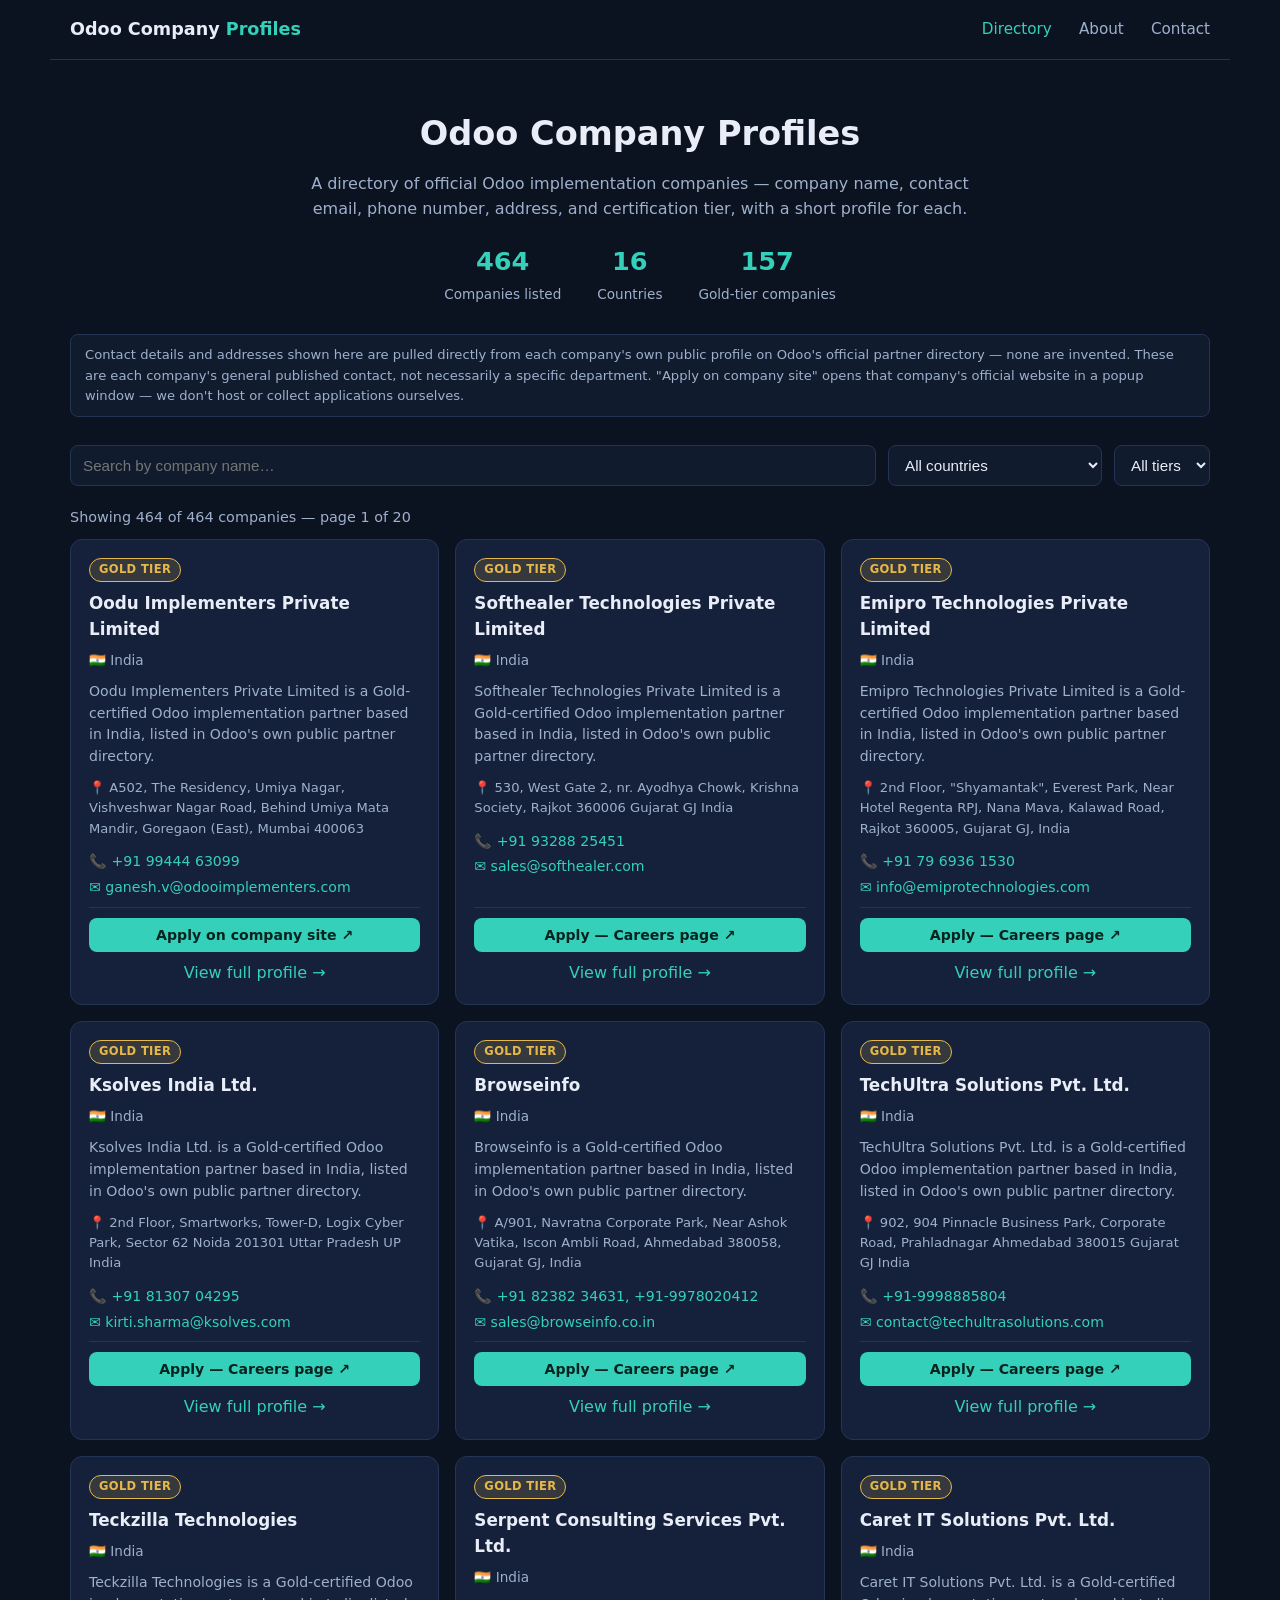
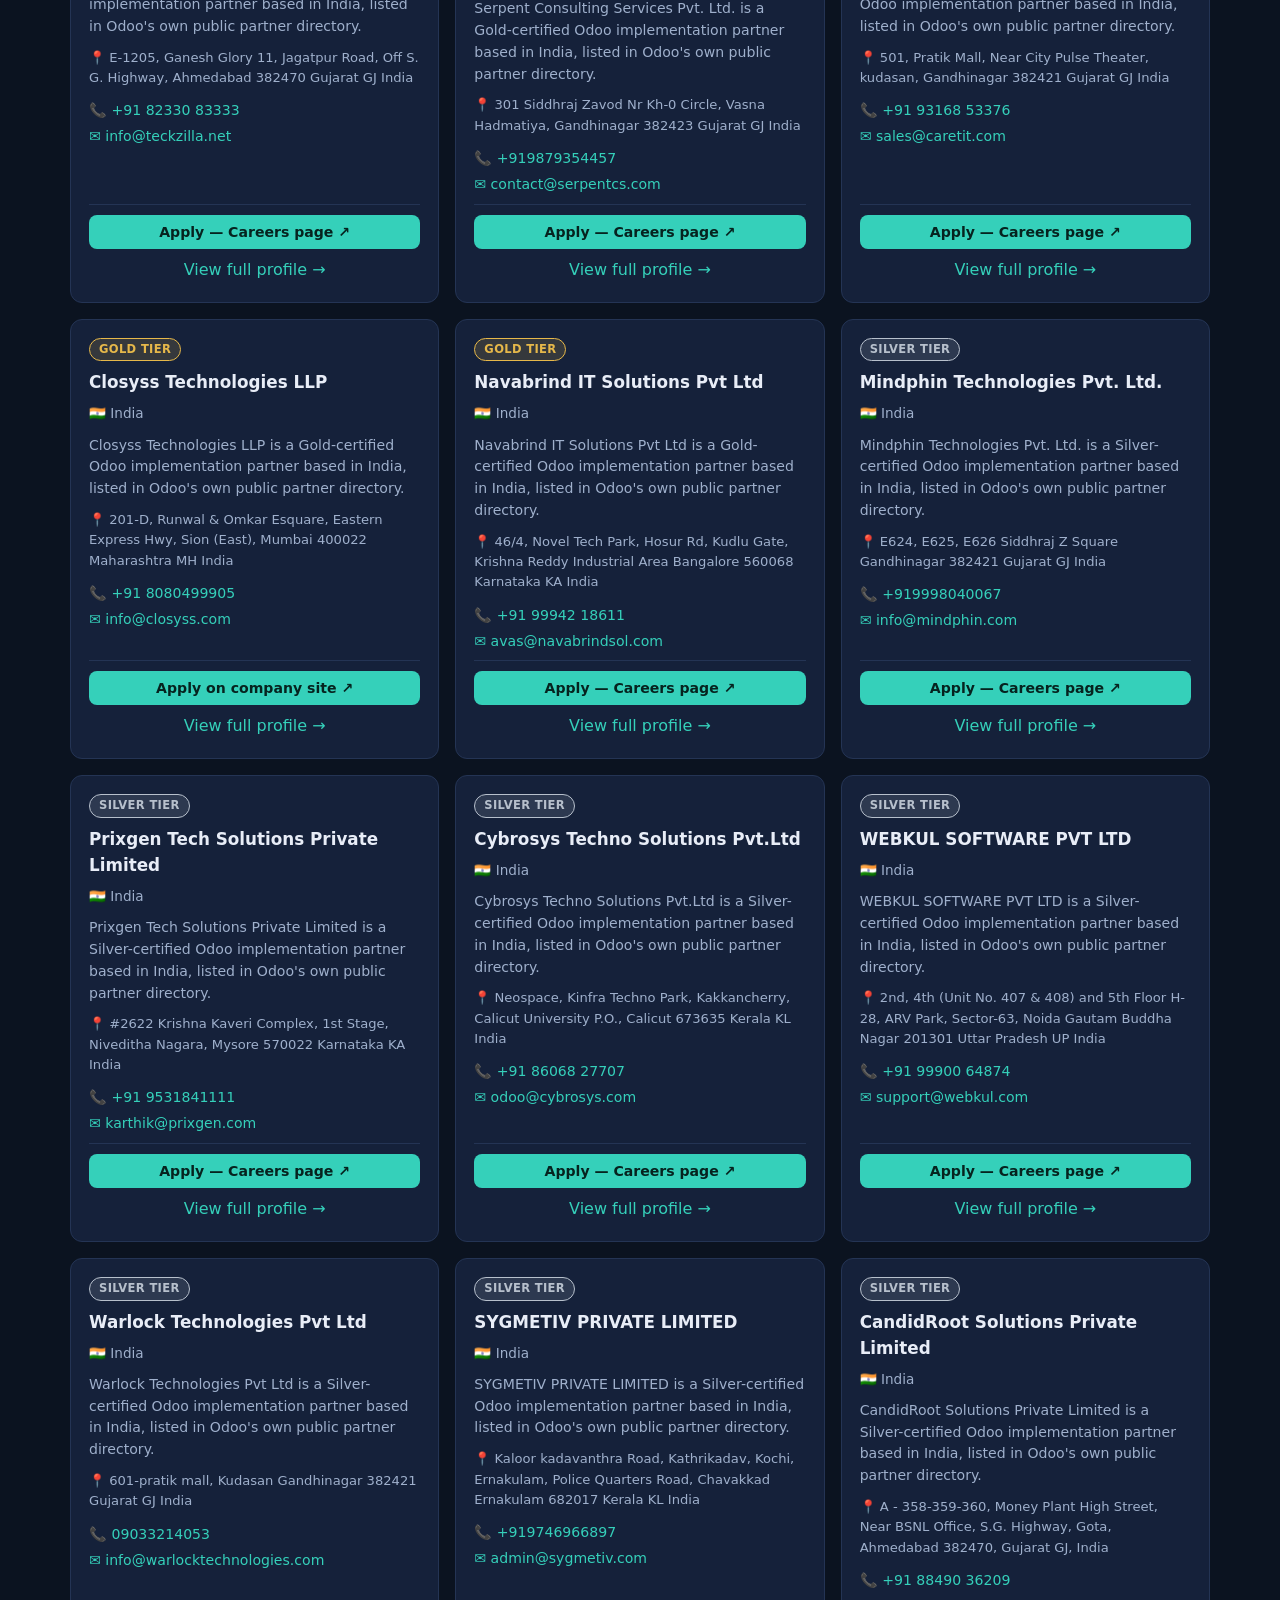
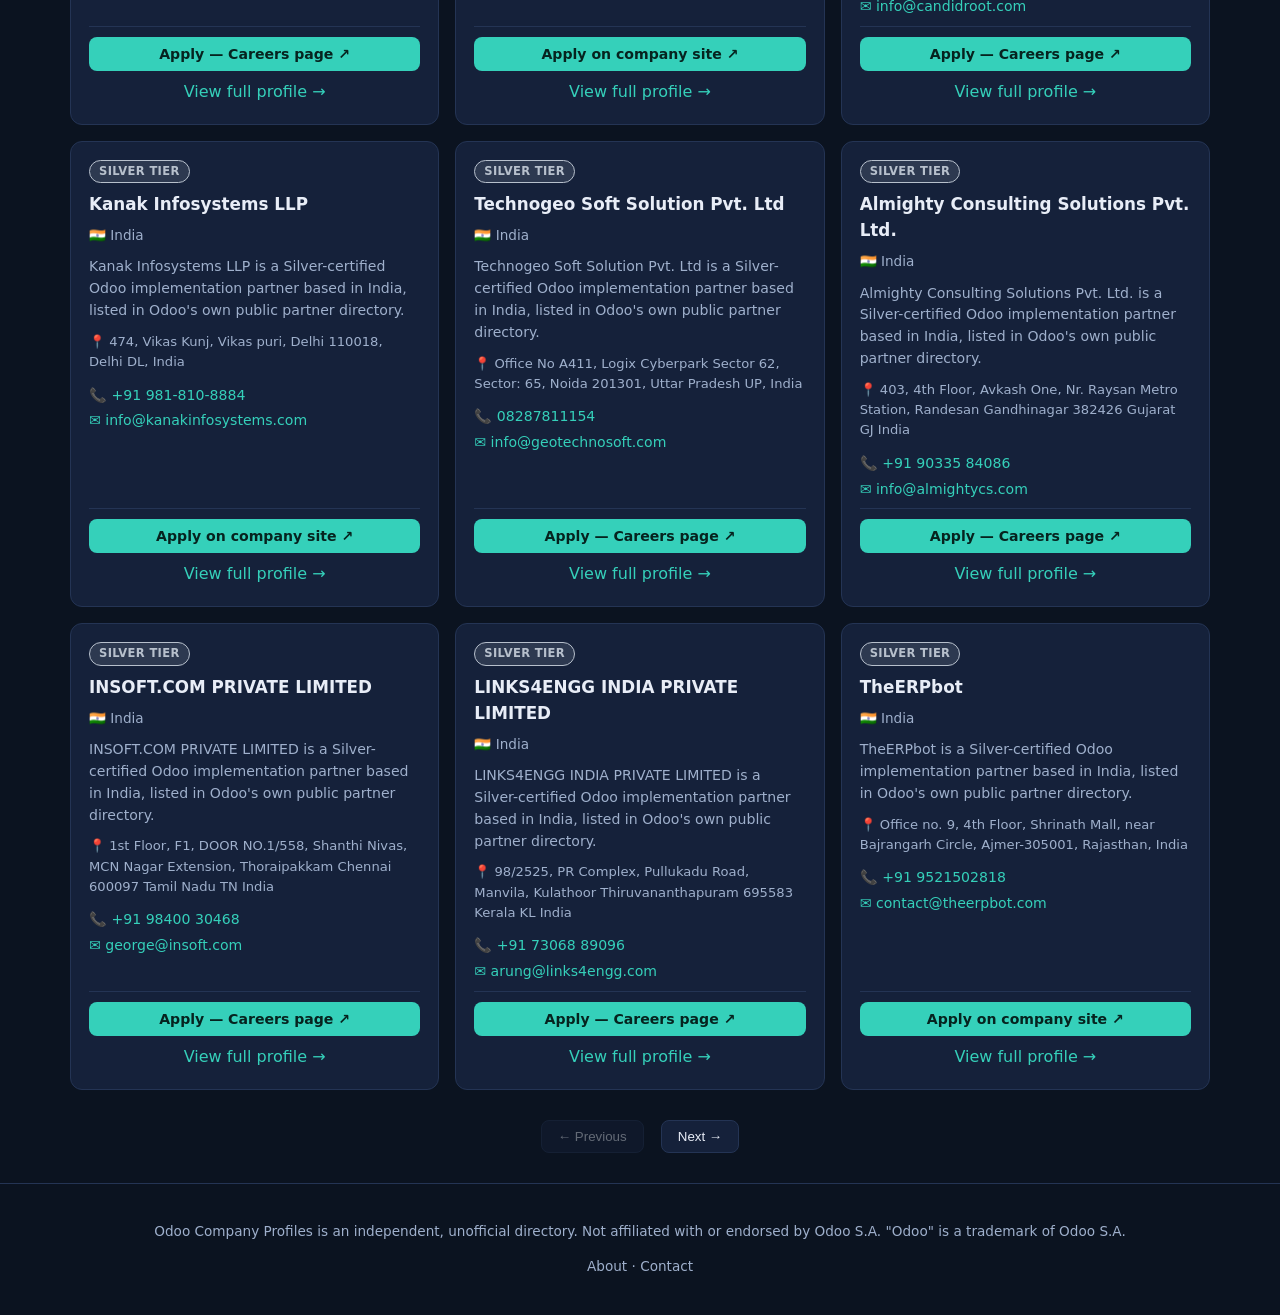
==== index.html @ fcdae332 "Initial commit: Odoo Company Profiles directory Searchable directory of official Odoo implementation" ====
<!DOCTYPE html>
<html lang="en">
<head>
<meta charset="UTF-8">
<meta name="viewport" content="width=device-width, initial-scale=1.0">
<title>Odoo Company Profiles — Names, Contacts &amp; Addresses</title>
<meta name="description" content="Browse 464 official Odoo implementation companies worldwide with contact email, phone number, address, and certification tier.">
<meta name="robots" content="index, follow">
<link rel="icon" href="data:image/svg+xml,<svg xmlns=%22http://www.w3.org/2000/svg%22 viewBox=%220 0 24 24%22><rect width=%2224%22 height=%2224%22 rx=%225%22 fill=%22%2335d0ba%22/><text x=%2212%22 y=%2217%22 font-size=%2214%22 text-anchor=%22middle%22 fill=%22%23061018%22 font-family=%22sans-serif%22 font-weight=%22bold%22>O</text></svg>">
<link rel="stylesheet" href="styles.css">
</head>
<body>

<nav class="site-nav">
  <a class="brand" href="index.html">Odoo Company <span>Profiles</span></a>
  <div class="links">
    <a href="index.html" class="active">Directory</a>
    <a href="about.html">About</a>
    <a href="contact.html">Contact</a>
  </div>
</nav>

<header class="hero">
  <h1>Odoo Company Profiles</h1>
  <p class="lead">A directory of official Odoo implementation companies — company name, contact email, phone number, address, and certification tier, with a short profile for each.</p>
  <div class="hero-stats" id="hero-stats"></div>
</header>

<div class="note-box">
  <div class="inner">
    Contact details and addresses shown here are pulled directly from each company's own public profile on Odoo's official partner directory — none are invented. These are each company's general published contact, not necessarily a specific department. "Apply on company site" opens that company's official website in a popup window — we don't host or collect applications ourselves.
  </div>
</div>

<div class="controls">
  <input type="text" id="search" placeholder="Search by company name…">
  <select id="country-filter">
    <option value="">All countries</option>
  </select>
  <select id="tier-filter">
    <option value="">All tiers</option>
    <option value="Gold">Gold</option>
    <option value="Silver">Silver</option>
    <option value="Ready">Ready</option>
  </select>
</div>

<div id="results-meta"></div>
<div class="grid" id="grid"></div>
<p id="empty" hidden>No companies match your search.</p>
<div id="pager"></div>

<div class="modal-backdrop" id="modal-backdrop" hidden>
  <div class="modal" id="modal-body"></div>
</div>

<footer class="site-footer">
  <p>Odoo Company Profiles is an independent, unofficial directory. Not affiliated with or endorsed by Odoo S.A. "Odoo" is a trademark of Odoo S.A.</p>
  <p><a href="about.html">About</a> · <a href="contact.html">Contact</a></p>
</footer>

<script src="data.js"></script>
<script src="script.js"></script>
</body>
</html>
---- styles.css ----
:root {
  --bg: #0b1320;
  --bg-alt: #111b2e;
  --card: #15213a;
  --border: #243454;
  --text: #e8edf7;
  --text-dim: #9fb0cc;
  --accent: #35d0ba;
  --accent-dim: #1f8f7f;
  --gold: #e6b84a;
  --silver: #b7c0cc;
  --ready: #7aa8ff;
  --radius: 12px;
  --max-w: 1180px;
}

* { box-sizing: border-box; }

body {
  margin: 0;
  background: var(--bg);
  color: var(--text);
  font-family: "Segoe UI", system-ui, -apple-system, Roboto, sans-serif;
  line-height: 1.55;
}

body.popup-open > * {
  filter: blur(4px);
  transition: filter 0.2s ease;
  pointer-events: none;
  user-select: none;
}

a { color: var(--accent); text-decoration: none; }
a:hover { text-decoration: underline; }

.wrap { max-width: var(--max-w); margin: 0 auto; padding: 0 20px; }

.site-nav {
  display: flex;
  align-items: center;
  justify-content: space-between;
  padding: 16px 20px;
  max-width: var(--max-w);
  margin: 0 auto;
  border-bottom: 1px solid var(--border);
}
.site-nav .brand { color: var(--text); font-weight: 700; font-size: 1.1rem; }
.site-nav .brand span { color: var(--accent); }
.site-nav .links a { color: var(--text-dim); margin-left: 22px; font-size: 0.95rem; }
.site-nav .links a:hover, .site-nav .links a.active { color: var(--accent); }

.hero {
  padding: 48px 20px 28px;
  max-width: var(--max-w);
  margin: 0 auto;
  text-align: center;
}
.hero h1 { font-size: 2.1rem; margin: 0 0 12px; }
.hero p.lead { color: var(--text-dim); max-width: 680px; margin: 0 auto 20px; }

.hero-stats {
  display: flex;
  justify-content: center;
  gap: 36px;
  margin-top: 20px;
  flex-wrap: wrap;
}
.hero-stats .stat b { display: block; font-size: 1.6rem; color: var(--accent); }
.hero-stats .stat span { color: var(--text-dim); font-size: 0.85rem; }

.controls {
  display: flex;
  gap: 12px;
  flex-wrap: wrap;
  margin: 28px auto 20px;
  max-width: var(--max-w);
  padding: 0 20px;
}
.controls input, .controls select {
  background: var(--bg-alt);
  border: 1px solid var(--border);
  color: var(--text);
  padding: 10px 12px;
  border-radius: 8px;
  font-size: 0.95rem;
}
.controls input { flex: 1; min-width: 220px; }

#results-meta {
  max-width: var(--max-w);
  margin: 0 auto 10px;
  padding: 0 20px;
  color: var(--text-dim);
  font-size: 0.9rem;
}

.grid {
  display: grid;
  grid-template-columns: repeat(auto-fill, minmax(290px, 1fr));
  gap: 16px;
  max-width: var(--max-w);
  margin: 0 auto 30px;
  padding: 0 20px;
}

.card {
  background: var(--card);
  border: 1px solid var(--border);
  border-radius: var(--radius);
  padding: 18px;
  display: flex;
  flex-direction: column;
  gap: 8px;
}
.card h3 { margin: 0; font-size: 1.05rem; }

.badge {
  display: inline-block;
  font-size: 0.72rem;
  font-weight: 700;
  padding: 2px 9px;
  border-radius: 999px;
  text-transform: uppercase;
  letter-spacing: 0.03em;
  width: fit-content;
}
.badge.Gold { background: rgba(230,184,74,0.15); color: var(--gold); border: 1px solid var(--gold); }
.badge.Silver { background: rgba(183,192,204,0.15); color: var(--silver); border: 1px solid var(--silver); }
.badge.Ready { background: rgba(122,168,255,0.15); color: var(--ready); border: 1px solid var(--ready); }

.card .country { color: var(--text-dim); font-size: 0.85rem; }
.card .about { color: var(--text-dim); font-size: 0.88rem; margin: 2px 0; }
.card .addr { font-size: 0.82rem; color: var(--text-dim); }
.card .contact-row { display: flex; flex-direction: column; gap: 4px; font-size: 0.88rem; margin-top: 4px; }
.card .no-contact { font-size: 0.8rem; color: var(--text-dim); font-style: italic; }

.card-actions {
  margin-top: auto;
  padding-top: 10px;
  border-top: 1px solid var(--border);
  display: flex;
  flex-direction: column;
  gap: 8px;
}

.card .view-btn {
  text-align: center;
  cursor: pointer;
  color: var(--accent);
  font-size: 0.9rem;
  background: none;
  border: none;
  width: 100%;
  font: inherit;
}

.apply-btn {
  background: var(--accent);
  color: #06231f;
  border: none;
  font-weight: 700;
  font-size: 0.88rem;
  padding: 9px 14px;
  border-radius: 8px;
  cursor: pointer;
  width: 100%;
  font-family: inherit;
}
.apply-btn:hover { background: #4fe3cd; }

.modal-apply-btn { margin-top: 16px; }

#empty, #pager {
  max-width: var(--max-w);
  margin: 0 auto;
  padding: 0 20px 30px;
  text-align: center;
  color: var(--text-dim);
}
#pager button {
  background: var(--card);
  border: 1px solid var(--border);
  color: var(--text);
  padding: 8px 16px;
  border-radius: 8px;
  margin: 0 6px;
  cursor: pointer;
}
#pager button:disabled { opacity: 0.4; cursor: default; }

.modal-backdrop {
  position: fixed; inset: 0; background: rgba(5,8,15,0.7);
  display: flex; align-items: center; justify-content: center; z-index: 50;
  padding: 20px;
}
.modal-backdrop[hidden] { display: none; }
.modal {
  background: var(--bg-alt); border: 1px solid var(--border); border-radius: var(--radius);
  max-width: 540px; width: 100%; padding: 26px; max-height: 85vh; overflow-y: auto;
}
.modal h2 { margin-top: 0; }
.modal .close-btn {
  float: right; background: none; border: none; color: var(--text-dim);
  font-size: 1.3rem; cursor: pointer;
}
.modal dl { display: grid; grid-template-columns: 110px 1fr; gap: 8px 12px; font-size: 0.92rem; }
.modal dt { color: var(--text-dim); }
.modal dd { margin: 0; }

.page-body {
  max-width: 760px;
  margin: 0 auto;
  padding: 36px 20px 60px;
}
.page-body h1 { font-size: 1.8rem; }
.page-body h2 { font-size: 1.2rem; margin-top: 2em; }
.page-body p { color: var(--text-dim); }

.contact-form {
  display: flex;
  flex-direction: column;
  gap: 14px;
  max-width: 480px;
  margin-top: 20px;
}
.contact-form label { font-size: 0.9rem; color: var(--text-dim); }
.contact-form input, .contact-form textarea {
  background: var(--bg-alt); border: 1px solid var(--border); color: var(--text);
  padding: 10px 12px; border-radius: 8px; font: inherit; width: 100%;
}
.contact-form button {
  background: var(--accent); color: #06231f; border: none; font-weight: 700;
  padding: 11px 18px; border-radius: 8px; cursor: pointer; width: fit-content;
}

.site-footer {
  border-top: 1px solid var(--border);
  padding: 24px 20px;
  text-align: center;
  color: var(--text-dim);
  font-size: 0.85rem;
}
.site-footer a { color: var(--text-dim); }

.note-box {
  max-width: var(--max-w);
  margin: 0 auto 20px;
  padding: 0 20px;
}
.note-box .inner {
  background: var(--bg-alt);
  border: 1px solid var(--border);
  border-radius: 8px;
  padding: 10px 14px;
  font-size: 0.82rem;
  color: var(--text-dim);
}
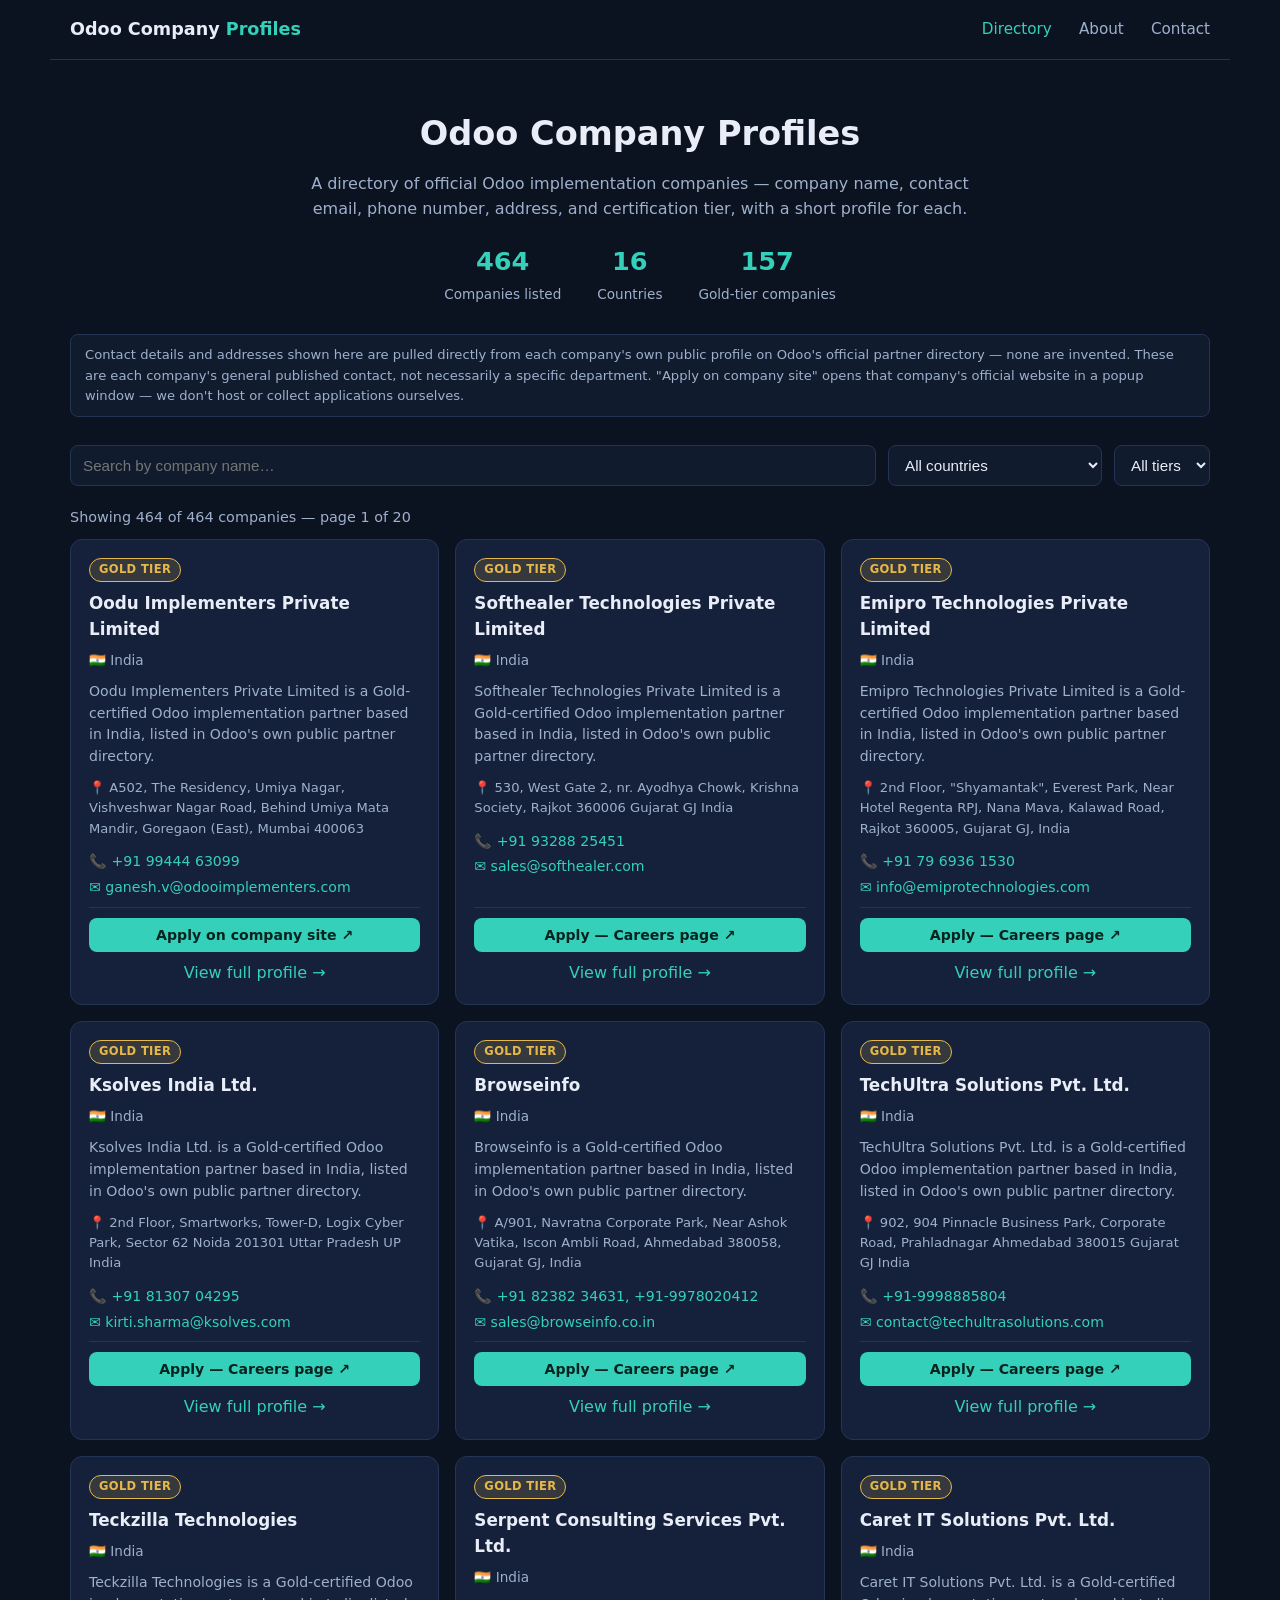
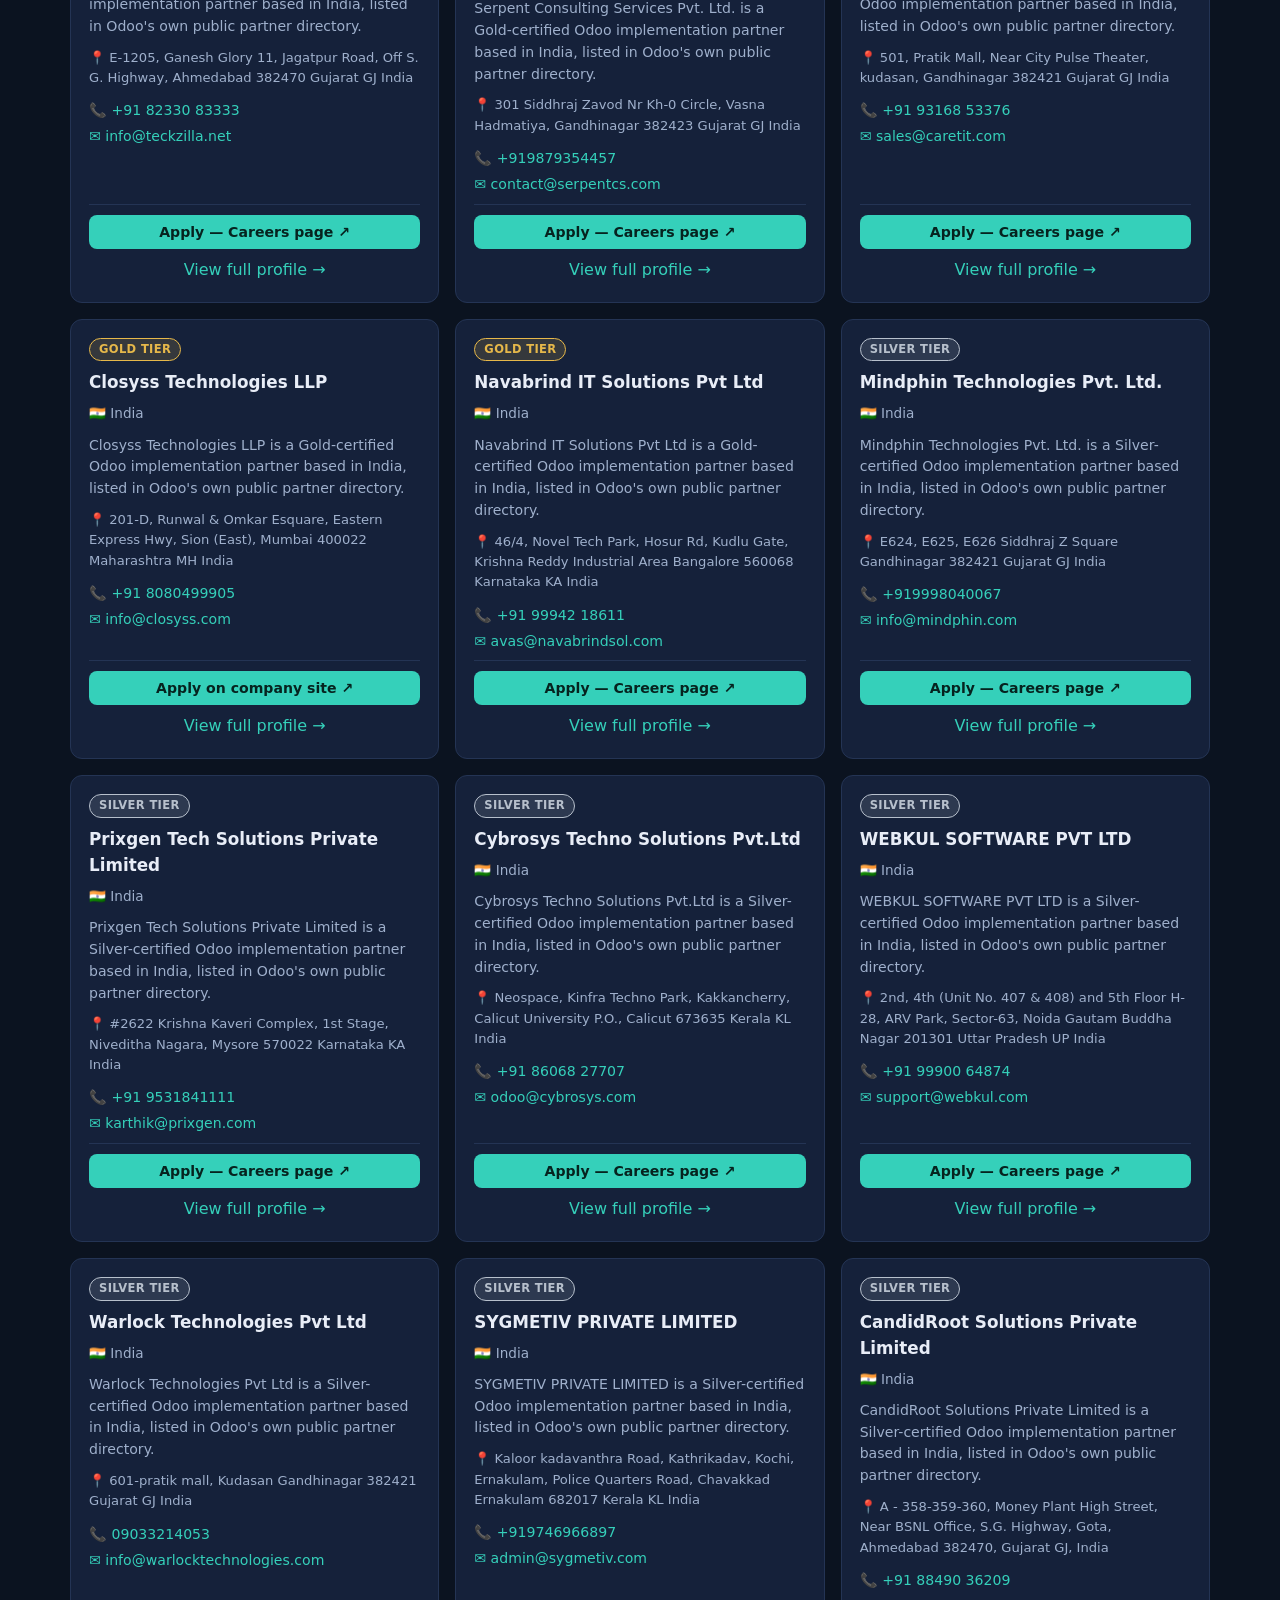
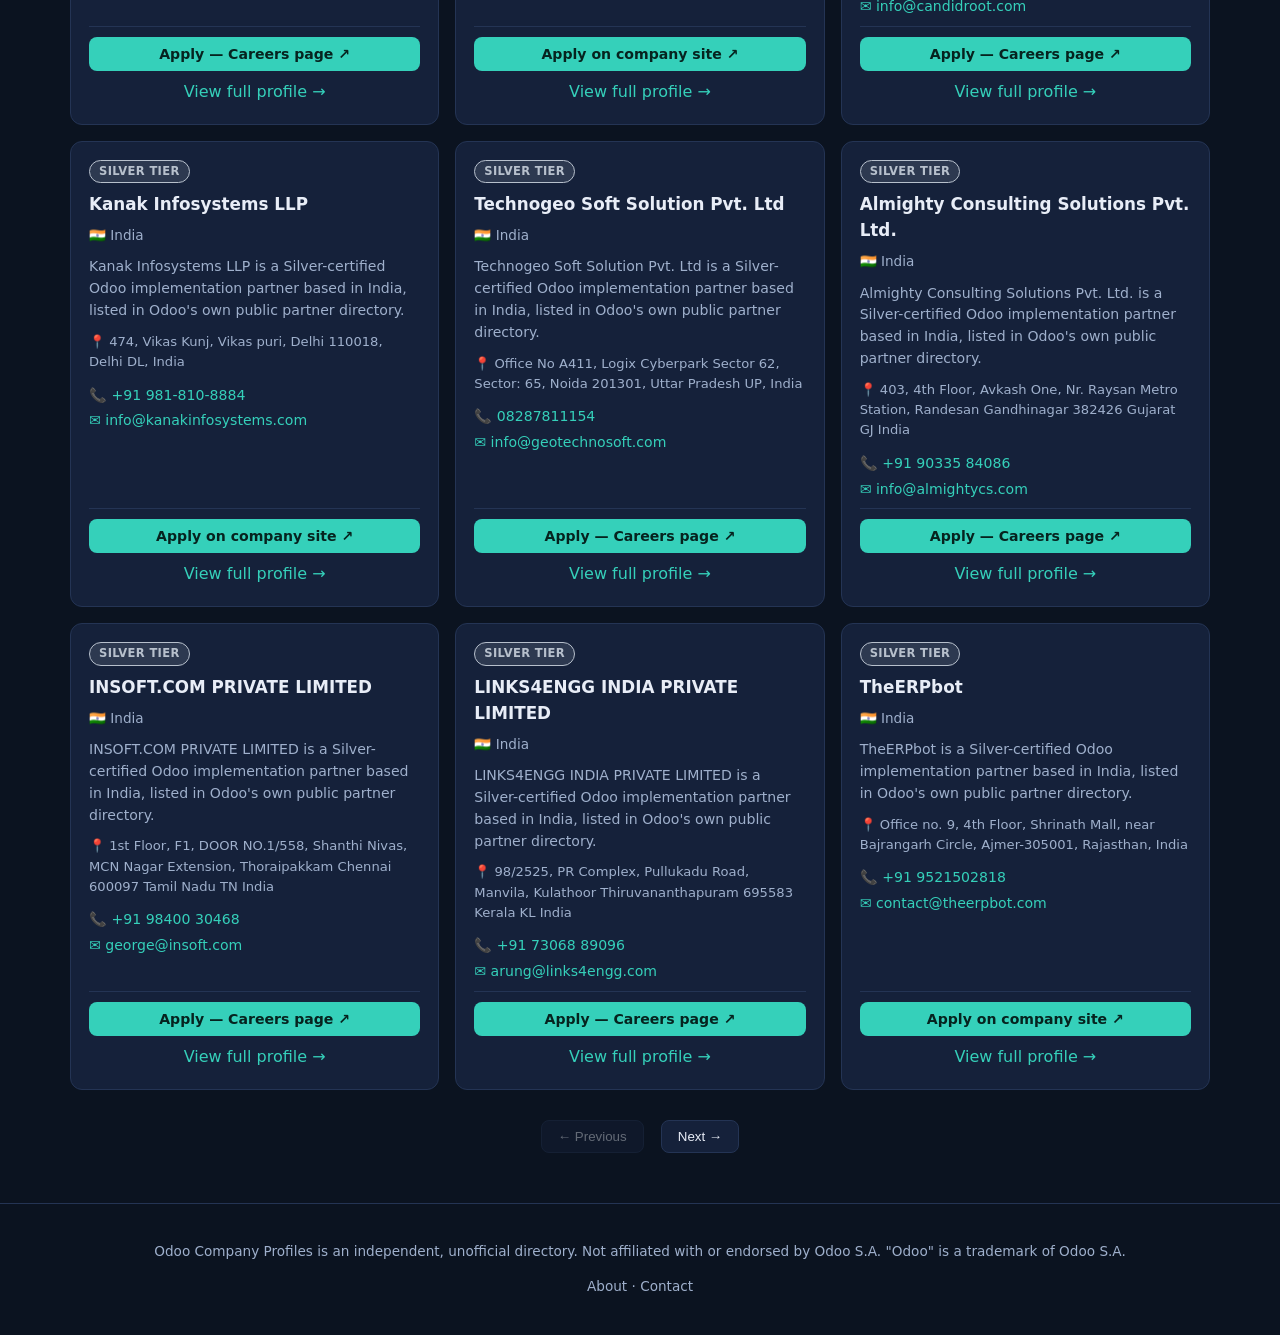
==== commit 030fb749: "Add Google AdSense script and ad slot placeholders Reuses the same publisher ID (pub-303898863159804" ====
--- a/index.html
+++ b/index.html
@@ -3,11 +3,37 @@
 <head>
 <meta charset="UTF-8">
 <meta name="viewport" content="width=device-width, initial-scale=1.0">
-<title>Odoo Company Profiles — Names, Contacts &amp; Addresses</title>
-<meta name="description" content="Browse 464 official Odoo implementation companies worldwide with contact email, phone number, address, and certification tier.">
+<title>Odoo Company Profiles — Contacts, Addresses &amp; Careers Pages</title>
+<meta name="description" content="Directory of 464 official Odoo implementation companies worldwide with contact email, phone number, address, certification tier, and a direct link to apply on each company's own careers page.">
+<meta name="keywords" content="Odoo partners, Odoo implementation companies, Odoo partner contact, Odoo partner directory, Odoo careers, Odoo jobs">
 <meta name="robots" content="index, follow">
+<link rel="canonical" href="https://odoo-companies-hub.github.io/odoo-company-profiles/index.html">
 <link rel="icon" href="data:image/svg+xml,<svg xmlns=%22http://www.w3.org/2000/svg%22 viewBox=%220 0 24 24%22><rect width=%2224%22 height=%2224%22 rx=%225%22 fill=%22%2335d0ba%22/><text x=%2212%22 y=%2217%22 font-size=%2214%22 text-anchor=%22middle%22 fill=%22%23061018%22 font-family=%22sans-serif%22 font-weight=%22bold%22>O</text></svg>">
 <link rel="stylesheet" href="styles.css">
+<script async src="https://pagead2.googlesyndication.com/pagead/js/adsbygoogle.js?client=ca-pub-3038988631598049" crossorigin="anonymous"></script>
+
+<meta property="og:site_name" content="Odoo Company Profiles">
+<meta property="og:title" content="Odoo Company Profiles — Contacts, Addresses &amp; Careers Pages">
+<meta property="og:description" content="Directory of 464 official Odoo implementation companies worldwide with contact email, phone number, address, certification tier, and direct careers-page links.">
+<meta property="og:type" content="website">
+<meta property="og:url" content="https://odoo-companies-hub.github.io/odoo-company-profiles/index.html">
+
+<meta name="twitter:card" content="summary">
+<meta name="twitter:title" content="Odoo Company Profiles — Contacts, Addresses &amp; Careers Pages">
+<meta name="twitter:description" content="Directory of 464 official Odoo implementation companies worldwide with contact details, tier, and direct careers-page links.">
+
+<script type="application/ld+json">
+{
+  "@context": "https://schema.org",
+  "@type": "WebSite",
+  "name": "Odoo Company Profiles",
+  "url": "https://odoo-companies-hub.github.io/odoo-company-profiles/index.html",
+  "description": "Directory of official Odoo implementation companies with contact email, phone number, address, certification tier, and careers-page links."
+}
+</script>
+<script type="application/ld+json">
+{"@context":"https://schema.org","@type":"ItemList","name":"Odoo Implementation Companies","numberOfItems":464,"itemListElement":[{"@type":"ListItem","position":1,"item":{"@type":"Organization","name":"Oodu Implementers Private Limited","url":"https://www.odooimplementers.com/","email":"ganesh.v@odooimplementers.com","telephone":"+91 99444 63099","address":{"@type":"PostalAddress","addressCountry":"India","streetAddress":"A502, The Residency, Umiya Nagar, Vishveshwar Nagar Road, Behind Umiya Mata Mandir, Goregaon (East), Mumbai 400063"}}},{"@type":"ListItem","position":2,"item":{"@type":"Organization","name":"Softhealer Technologies Private Limited","url":"https://softhealer.com","email":"sales@softhealer.com","telephone":"+91 93288 25451","address":{"@type":"PostalAddress","addressCountry":"India","streetAddress":"530, West Gate 2, nr. Ayodhya Chowk, Krishna Society, Rajkot 360006 Gujarat GJ India"}}},{"@type":"ListItem","position":3,"item":{"@type":"Organization","name":"Emipro Technologies Private Limited","url":"http://www.emiprotechnologies.com","email":"info@emiprotechnologies.com","telephone":"+91 79 6936 1530","address":{"@type":"PostalAddress","addressCountry":"India","streetAddress":"2nd Floor, \"Shyamantak\", Everest Park, Near Hotel Regenta RPJ, Nana Mava, Kalawad Road, Rajkot 360005, Gujarat GJ, India"}}},{"@type":"ListItem","position":4,"item":{"@type":"Organization","name":"Ksolves India Ltd.","url":"http://Ksolves.com","email":"kirti.sharma@ksolves.com","telephone":"+91 81307 04295","address":{"@type":"PostalAddress","addressCountry":"India","streetAddress":"2nd Floor, Smartworks, Tower-D, Logix Cyber Park, Sector 62 Noida 201301 Uttar Pradesh UP India"}}},{"@type":"ListItem","position":5,"item":{"@type":"Organization","name":"Browseinfo","url":"http://browseinfo.com","email":"sales@browseinfo.co.in","telephone":"+91 82382 34631, +91-9978020412","address":{"@type":"PostalAddress","addressCountry":"India","streetAddress":"A/901, Navratna Corporate Park, Near Ashok Vatika, Iscon Ambli Road, Ahmedabad 380058, Gujarat GJ, India"}}},{"@type":"ListItem","position":6,"item":{"@type":"Organization","name":"TechUltra Solutions Pvt. Ltd.","url":"https://techultrasolutions.com","email":"contact@techultrasolutions.com","telephone":"+91-9998885804","address":{"@type":"PostalAddress","addressCountry":"India","streetAddress":"902, 904 Pinnacle Business Park, Corporate Road, Prahladnagar Ahmedabad 380015 Gujarat GJ India"}}},{"@type":"ListItem","position":7,"item":{"@type":"Organization","name":"Teckzilla Technologies","url":"http://www.teckzilla.net/","email":"info@teckzilla.net","telephone":"+91 82330 83333","address":{"@type":"PostalAddress","addressCountry":"India","streetAddress":"E-1205, Ganesh Glory 11, Jagatpur Road, Off S. G. Highway, Ahmedabad 382470 Gujarat GJ India"}}},{"@type":"ListItem","position":8,"item":{"@type":"Organization","name":"Serpent Consulting Services Pvt. Ltd.","url":"http://www.serpentcs.com/","email":"contact@serpentcs.com","telephone":"+919879354457","address":{"@type":"PostalAddress","addressCountry":"India","streetAddress":"301 Siddhraj Zavod Nr Kh-0 Circle, Vasna Hadmatiya, Gandhinagar 382423 Gujarat GJ India"}}},{"@type":"ListItem","position":9,"item":{"@type":"Organization","name":"Caret IT Solutions Pvt. Ltd.","url":"http://www.caretit.com","email":"sales@caretit.com","telephone":"+91 93168 53376","address":{"@type":"PostalAddress","addressCountry":"India","streetAddress":"501, Pratik Mall, Near City Pulse Theater, kudasan, Gandhinagar 382421 Gujarat GJ India"}}},{"@type":"ListItem","position":10,"item":{"@type":"Organization","name":"Closyss Technologies LLP","url":"http://www.closyss.com","email":"info@closyss.com","telephone":"+91 8080499905","address":{"@type":"PostalAddress","addressCountry":"India","streetAddress":"201-D, Runwal & Omkar Esquare, Eastern Express Hwy, Sion (East), Mumbai 400022 Maharashtra MH India"}}},{"@type":"ListItem","position":11,"item":{"@type":"Organization","name":"Navabrind IT Solutions Pvt Ltd","url":"https://www.navabrindsol.com/","email":"avas@navabrindsol.com","telephone":"+91 99942 18611","address":{"@type":"PostalAddress","addressCountry":"India","streetAddress":"46/4, Novel Tech Park, Hosur Rd, Kudlu Gate, Krishna Reddy Industrial Area Bangalore 560068 Karnataka KA India"}}},{"@type":"ListItem","position":12,"item":{"@type":"Organization","name":"Mindphin Technologies Pvt. Ltd.","url":"https://mindphin.com/","email":"info@mindphin.com","telephone":"+919998040067","address":{"@type":"PostalAddress","addressCountry":"India","streetAddress":"E624, E625, E626 Siddhraj Z Square Gandhinagar 382421 Gujarat GJ India"}}},{"@type":"ListItem","position":13,"item":{"@type":"Organization","name":"Prixgen Tech Solutions Private Limited","url":"http://www.prixgen.com","email":"karthik@prixgen.com","telephone":"+91 9531841111","address":{"@type":"PostalAddress","addressCountry":"India","streetAddress":"#2622 Krishna Kaveri Complex, 1st Stage, Niveditha Nagara, Mysore 570022 Karnataka KA India"}}},{"@type":"ListItem","position":14,"item":{"@type":"Organization","name":"Cybrosys Techno Solutions Pvt.Ltd","url":"https://www.cybrosys.com","email":"odoo@cybrosys.com","telephone":"+91 86068 27707","address":{"@type":"PostalAddress","addressCountry":"India","streetAddress":"Neospace, Kinfra Techno Park, Kakkancherry, Calicut University P.O., Calicut 673635 Kerala KL India"}}},{"@type":"ListItem","position":15,"item":{"@type":"Organization","name":"WEBKUL SOFTWARE PVT LTD","url":"https://webkul.com/","email":"support@webkul.com","telephone":"+91 99900 64874","address":{"@type":"PostalAddress","addressCountry":"India","streetAddress":"2nd, 4th (Unit No. 407 & 408) and 5th Floor H-28, ARV Park, Sector-63, Noida Gautam Buddha Nagar 201301 Uttar Pradesh UP India"}}},{"@type":"ListItem","position":16,"item":{"@type":"Organization","name":"Warlock Technologies Pvt Ltd","url":"http://www.warlocktechnologies.com","email":"info@warlocktechnologies.com","telephone":"09033214053","address":{"@type":"PostalAddress","addressCountry":"India","streetAddress":"601-pratik mall, Kudasan Gandhinagar 382421 Gujarat GJ India"}}},{"@type":"ListItem","position":17,"item":{"@type":"Organization","name":"SYGMETIV PRIVATE LIMITED","url":"http://www.sygmetiv.com","email":"admin@sygmetiv.com","telephone":"+919746966897","address":{"@type":"PostalAddress","addressCountry":"India","streetAddress":"Kaloor kadavanthra Road, Kathrikadav, Kochi, Ernakulam, Police Quarters Road, Chavakkad Ernakulam 682017 Kerala KL India"}}},{"@type":"ListItem","position":18,"item":{"@type":"Organization","name":"CandidRoot Solutions Private Limited","url":"https://www.candidroot.com/","email":"info@candidroot.com","telephone":"+91 88490 36209","address":{"@type":"PostalAddress","addressCountry":"India","streetAddress":"A - 358-359-360, Money Plant High Street, Near BSNL Office, S.G. Highway, Gota, Ahmedabad 382470, Gujarat GJ, India"}}},{"@type":"ListItem","position":19,"item":{"@type":"Organization","name":"Kanak Infosystems LLP","url":"http://www.kanakinfosystems.com","email":"info@kanakinfosystems.com","telephone":"+91 981-810-8884","address":{"@type":"PostalAddress","addressCountry":"India","streetAddress":"474, Vikas Kunj, Vikas puri, Delhi 110018, Delhi DL, India"}}},{"@type":"ListItem","position":20,"item":{"@type":"Organization","name":"Technogeo Soft Solution Pvt. Ltd","url":"http://www.geotechnosoft.com","email":"info@geotechnosoft.com","telephone":"08287811154","address":{"@type":"PostalAddress","addressCountry":"India","streetAddress":"Office No A411, Logix Cyberpark Sector 62, Sector: 65, Noida 201301, Uttar Pradesh UP, India"}}},{"@type":"ListItem","position":21,"item":{"@type":"Organization","name":"Almighty Consulting Solutions Pvt. Ltd.","url":"https://www.almightycs.com/","email":"info@almightycs.com","telephone":"+91 90335 84086","address":{"@type":"PostalAddress","addressCountry":"India","streetAddress":"403, 4th Floor, Avkash One, Nr. Raysan Metro Station, Randesan Gandhinagar 382426 Gujarat GJ India"}}},{"@type":"ListItem","position":22,"item":{"@type":"Organization","name":"INSOFT.COM PRIVATE LIMITED","url":"https://www.odoo.insoft.com/","email":"george@insoft.com","telephone":"+91 98400 30468","address":{"@type":"PostalAddress","addressCountry":"India","streetAddress":"1st Floor, F1, DOOR NO.1/558, Shanthi Nivas, MCN Nagar Extension, Thoraipakkam Chennai 600097 Tamil Nadu TN India"}}},{"@type":"ListItem","position":23,"item":{"@type":"Organization","name":"LINKS4ENGG INDIA PRIVATE LIMITED","url":"https://www.links4engg.com/","email":"arung@links4engg.com","telephone":"+91 73068 89096","address":{"@type":"PostalAddress","addressCountry":"India","streetAddress":"98/2525, PR Complex, Pullukadu Road, Manvila, Kulathoor Thiruvananthapuram 695583 Kerala KL India"}}},{"@type":"ListItem","position":24,"item":{"@type":"Organization","name":"TheERPbot","url":"https://www.theerpbot.com/","email":"contact@theerpbot.com","telephone":"+91 9521502818","address":{"@type":"PostalAddress","addressCountry":"India","streetAddress":"Office no. 9, 4th Floor, Shrinath Mall, near Bajrangarh Circle, Ajmer-305001, Rajasthan, India"}}},{"@type":"ListItem","position":25,"item":{"@type":"Organization","name":"Globalteckz","url":"http://www.globalteckz.com/","email":"sales@globalteckz.com","telephone":"+91 9833344333 | +91 9773530597","address":{"@type":"PostalAddress","addressCountry":"India","streetAddress":"42-43, 2nd Floor - Mohmed Ali Mansion, Jahangir Boman Behram Marg, Mumbai Central, Mumbai : 400008, Maharashtra MH, India"}}},{"@type":"ListItem","position":26,"item":{"@type":"Organization","name":"Tatvamasi Labs","url":"https://tatvamasilabs.com/","email":"sales@tatvamasilabs.com","telephone":"+91 95113 52099","address":{"@type":"PostalAddress","addressCountry":"India","streetAddress":"Office No. 5, 3rd Floor, Amar Business Park Baner Road, Baner, Pune 411045 Maharashtra MH India"}}},{"@type":"ListItem","position":27,"item":{"@type":"Organization","name":"Evozard Consulting Services Private Limited","url":"https://www.evozard.com/","email":"odooapp.evozard@gmail.com","telephone":"8000168707","address":{"@type":"PostalAddress","addressCountry":"India","streetAddress":"1105, Vihav Supremus, Near Iscon Heights, Gotri Road Vadodara 390007 Gujarat GJ India"}}},{"@type":"ListItem","position":28,"item":{"@type":"Organization","name":"NAMAH SOFTECH PRIVATE LIMITED","url":"http://www.namahsoftech.com","email":"director@namahsoftech.com","telephone":"+91 81045 44899","address":{"@type":"PostalAddress","addressCountry":"India","streetAddress":"BLOCK-A, OFFICE-407-B URBAN-2 VASNA BHAYLI ROAD VADODARA Vadodara 391410 Gujarat GJ India"}}},{"@type":"ListItem","position":29,"item":{"@type":"Organization","name":"AGBE Technology Solutions Private Limited","url":"https://www.agbeindia.com/","email":"business@agbeindia.com","telephone":"+91 98184 41507","address":{"@type":"PostalAddress","addressCountry":"India","streetAddress":"307, Emaar The Palm Square, Sector 66, Golf Course Extn Road Gurgaon 122101 Haryana HR India"}}},{"@type":"ListItem","position":30,"item":{"@type":"Organization","name":"BROADTECH IT SOLUTIONS PRIVATE LIMITED","url":"https://www.broadtech-innovations.com/","email":"contact@broadtech-innovations.com","telephone":"+91 484 405 0570","address":{"@type":"PostalAddress","addressCountry":"India","streetAddress":"Unit No.5A-8 , Carnival Infopark Phase II Infopark Campus, Kakkanad Ernakulam 682042 Kerala KL India"}}},{"@type":"ListItem","position":31,"item":{"@type":"Organization","name":"PINNACLE SEVEN TECHNOLOGIES PRIVATE LIMITED","url":"http://www.pinnacleseven.com","email":"info@pinnacleseven.com","telephone":"+91 422 450 6535","address":{"@type":"PostalAddress","addressCountry":"India","streetAddress":"No. 6, Kaanchan Building, Huzur Road Coimbatore 641018 Tamil Nadu TN India"}}},{"@type":"ListItem","position":32,"item":{"@type":"Organization","name":"Synodica Solutions Pvt. Ltd.","url":"https://synodica.com","email":"info@synodica.com","telephone":"+91 88 666 111 30","address":{"@type":"PostalAddress","addressCountry":"India","streetAddress":"514-515, Laxmi Enclave-2 Opp. Laxmi Enclave, Near Gajera school, Katargam Surat 395004 Gujarat GJ India"}}},{"@type":"ListItem","position":33,"item":{"@type":"Organization","name":"Linescripts Softwares Pvt. Ltd.","url":"http://www.linescripts.com","email":"developers@linescripts.com","telephone":"8989822828","address":{"@type":"PostalAddress","addressCountry":"India","streetAddress":"Office Number 402, Garden Plaza, Commercial Complex, Five Gardens Rd, Pune 411027 Maharashtra MH India"}}},{"@type":"ListItem","position":34,"item":{"@type":"Organization","name":"7 dot 2 IT Consulting","url":"http://www.7dot2.com","email":"puneet.aggarwal@7dot2.com","telephone":"+91 97111 67768","address":{"@type":"PostalAddress","addressCountry":"India","streetAddress":"7/2, Roop Nagar, North Delhi, Delhi 110007, Delhi DL, India"}}},{"@type":"ListItem","position":35,"item":{"@type":"Organization","name":"Primacy Infotech Private Limited","url":"http://primacyinfotech.com","email":"odoo@primacyinfotech.com","telephone":"7003500108","address":{"@type":"PostalAddress","addressCountry":"India","streetAddress":"601, 6th Floor, Webel Tower I, BN-4 Sector V, Bidhannagar Kolkata 700091 West Bengal WB India"}}},{"@type":"ListItem","position":36,"item":{"@type":"Organization","name":"S3N CONSULTING SERVICES (OPC) PRIVATE LIMITED","url":"http://www.s3ncs.com","email":"contact@s3ncs.com","telephone":"+91 93562 18575","address":{"@type":"PostalAddress","addressCountry":"India","streetAddress":"Devarpan, Plot No 56, Shyam Nagar Vivekanand Colony, Gondia Nagpur 440015 Maharashtra MH India"}}},{"@type":"ListItem","position":37,"item":{"@type":"Organization","name":"Highshine IT Solutions Private Limited","url":"https://highshine.in/","email":"harigautham@highshine.in","telephone":"+91 98409 84513","address":{"@type":"PostalAddress","addressCountry":"India","streetAddress":"No.17, Self Help Industrial Estate, Baliga Rd, Baliga Road, Veeramani Nagar, Keelkattalai, Chennai 600117, Tamil Nadu TN, India"}}},{"@type":"ListItem","position":38,"item":{"@type":"Organization","name":"Master Software Solutions","url":"https://www.mastersoftwaresolutions.com/","email":"info@mastersoftwaresolutions.com","telephone":"+16472273695","address":{"@type":"PostalAddress","addressCountry":"India","streetAddress":"Plot No I-51 Sector 83 Alpha IT City Mohali SAS Nagar 140306 Punjab PB India"}}},{"@type":"ListItem","position":39,"item":{"@type":"Organization","name":"NAKSHATRA SALES & SERVICES","url":"http://www.nakshatrainfo.com/","email":"marketing@nakshatrainfo.com","telephone":"+91 82371 36168","address":{"@type":"PostalAddress","addressCountry":"India","streetAddress":"Shri Samartha Krupa building, Office 2, Second Floor, Plot 287, Sector 4, Santnagar, Moshi Pradhikaran Moshi Pune 412105 Maharashtra MH India"}}},{"@type":"ListItem","position":40,"item":{"@type":"Organization","name":"Nioses Tech Private Limited","url":"https://nioses.com/","email":"moses@nioses.com","telephone":"+91 98212 62880","address":{"@type":"PostalAddress","addressCountry":"India","streetAddress":"B 402, Antartica, Lodha Aqua CHS, Mahajan wadi, Oppo. Thakur Mall, Mira Road East B 402, Antartica 401107 Maharashtra MH India"}}},{"@type":"ListItem","position":41,"item":{"@type":"Organization","name":"2ISOLUTIONS CONSULTING SERVICES PRIVATE LIMITED","url":"https://2isolutions.com/","email":"virendra.rai@2isolutions.com","telephone":"+91 88005 92601","address":{"@type":"PostalAddress","addressCountry":"India","streetAddress":"Ground Floor, D-9, Sec 3, Gautam Buddha Nagar, Noida 201301, Uttar Pradesh UP, India"}}},{"@type":"ListItem","position":42,"item":{"@type":"Organization","name":"BeyonData Solutions Pvt Ltd","url":"https://www.beyondatagroup.com/","email":"odoo@beyondatagroup.com","telephone":"+1 800-890-6775","address":{"@type":"PostalAddress","addressCountry":"India","streetAddress":"412, Sarthik II, Opp. Rajpath Club, Sarkhej - Gandhinagar Hwy, Bodakdev, Ahmedabad 380054 Gujarat GJ India"}}},{"@type":"ListItem","position":43,"item":{"@type":"Organization","name":"GURUEBS TECH CONSULTING PRIVATE LIMITED","url":"http://www.guruebs.com","email":"info@guruebs.com; ceo@guruebs.com","telephone":"+91 97730 94116; +91 8456942748","address":{"@type":"PostalAddress","addressCountry":"India","streetAddress":"Plot No 385/2522/393, TBS Tower, Patia Gds, Khorda, Bhubaneswar Khordha 751024 Orisha IN-OR India"}}},{"@type":"ListItem","position":44,"item":{"@type":"Organization","name":"Ahex Technologies Private Limited","url":"https://ahex.co/","email":"parthshukla@ahex.co.in","telephone":"+91 89773 63163","address":{"@type":"PostalAddress","addressCountry":"India","streetAddress":"Unit 301 & 302 , Third Floor, Magna Park View Towers Urdu University Rd, Sri Shyam Nagar, Telecom Nagar Extension, Gachibowli Hyderabad 500032 Telangana TS India"}}},{"@type":"ListItem","position":45,"item":{"@type":"Organization","name":"SunArc Technologies","email":"rajneesh.vyas@sunarctechnologies.com","telephone":"+91 9414140013","address":{"@type":"PostalAddress","addressCountry":"India","streetAddress":"Ist and IInd Floor, 29,30 Panchshati Circle, Sadulganj 29, Panchshati Circle, Bikaner 334001 Rajasthan RJ India"}}},{"@type":"ListItem","position":46,"item":{"@type":"Organization","name":"Cloudmonte Technologies Pvt Ltd","url":"http://www.cloudmonte.com","email":"businesshead@cloudmonte.com","telephone":"+91 97186 18506","address":{"@type":"PostalAddress","addressCountry":"India","streetAddress":"C-31 2nd Floor Sector 6, Noida Gautam Buddha Nagar, Noida 201301 Uttar Pradesh UP India"}}},{"@type":"ListItem","position":47,"item":{"@type":"Organization","name":"QWY SOFTWARE PRIVATE LIMITED","address":{"@type":"PostalAddress","addressCountry":"India"}}},{"@type":"ListItem","position":48,"item":{"@type":"Organization","name":"Areterix Technologies LLP","url":"https://areterix.com","email":"areterix@gmail.com","telephone":"+91 63542 36817","address":{"@type":"PostalAddress","addressCountry":"India","streetAddress":"U1, Ratnamani Tower, Nr. Star Bazaar, Satellite Road Ahmedabad 380015 Gujarat GJ India"}}},{"@type":"ListItem","position":49,"item":{"@type":"Organization","name":"Auxintech Cloud Solutions Private Limited","url":"http://www.auxincs.com","email":"business@auxincs.com","telephone":"+91 78740 26185","address":{"@type":"PostalAddress","addressCountry":"India","streetAddress":"C/O Fuleshwar Bedai, Vill- Beldour, Panch- Beldour, Khagaria, Bihar Khagaria 852161 Bihar BR India"}}},{"@type":"ListItem","position":50,"item":{"@type":"Organization","name":"Banibro Technologies Pvt Ltd.","url":"http://www.banibro.com","email":"brm@banibro.com","telephone":"+91 75985 25544","address":{"@type":"PostalAddress","addressCountry":"India","streetAddress":"No.47,, Addon Eskar Building, Thomson Street, Palace Road, Nagercoil Kanniyakumari 629001 Tamil Nadu TN India"}}},{"@type":"ListItem","position":51,"item":{"@type":"Organization","name":"RANMAN LABS","url":"https://www.ranmanlabs.com/","email":"ranjan.mp@ranmanlabs.com","telephone":"+91 79750 29997","address":{"@type":"PostalAddress","addressCountry":"India","streetAddress":"Manyata Redwood, Block D3, Manyata Tech Park, Bengaluru Urban, Bengaluru 560045, Karnataka KA, India"}}},{"@type":"ListItem","position":52,"item":{"@type":"Organization","name":"GSUS Star Software Solutions Private Limited","url":"https://gsussoftware.in/; https://gsussoftwares.com/","email":"srikanth@gsusstar.com; info@gsusstar.com","telephone":"7339566389","address":{"@type":"PostalAddress","addressCountry":"India","streetAddress":"TEK MEADOWS No: 51, Tower C, 4th floor, SH 49A Elcot Sez, Sholinganallur Chennai 600119 Tamil Nadu TN India"}}},{"@type":"ListItem","position":53,"item":{"@type":"Organization","name":"New Horizons Cybersoft Ltd","url":"http://www.nhclindia.com","email":"haroon@nhclindia.com","telephone":"+91 93973 06732","address":{"@type":"PostalAddress","addressCountry":"India","streetAddress":"Soma Enterprise,Road no 10,Bhanjarahills Street No : 04, Avenue 7, Banjara Hills, Hyderabad 500034 Telangana TS India"}}},{"@type":"ListItem","position":54,"item":{"@type":"Organization","name":"EMERGING ALLIANCE","url":"http://www.emerging-alliance.com","email":"sales@group-ea.com","telephone":"+91 44 4710 0689","address":{"@type":"PostalAddress","addressCountry":"India","streetAddress":"L55 27th street Chennai, Chennai 600102, Tamil Nadu TN, India"}}},{"@type":"ListItem","position":55,"item":{"@type":"Organization","name":"FEGNO TECHNOLOGIES LLP","url":"http://www.fegno.com","email":"info@fegno.com","telephone":"+91 91886 10812","address":{"@type":"PostalAddress","addressCountry":"India","streetAddress":"1ST Floor, Plot No.16, Geo Infopark, KINFRA, Geo Infopark KINFRA, CSEZ, Kakkanad, Ernakulam 682042 Kerala KL India"}}},{"@type":"ListItem","position":56,"item":{"@type":"Organization","name":"Kavi Software Technologies Pvt Ltd","url":"http://www.kaviglobal.com","email":"odoo@kaviglobal.com","telephone":"+91 95000 98903","address":{"@type":"PostalAddress","addressCountry":"India","streetAddress":"4D,Jamals Orchid,1st Main road, Jayachandran Nagar, Jalladianpet, Kanchipuram Nicholas Road, Chetpet, Chennai 600100 Tamil Nadu TN India"}}},{"@type":"ListItem","position":57,"item":{"@type":"Organization","name":"TECHMATIC SYSTEMS INDIA PRIVATE LIMITED","url":"http://www.techmaticsys.com","email":"sailajab@techmaticsys.com","telephone":"+91 90529 42797","address":{"@type":"PostalAddress","addressCountry":"India","streetAddress":"CYBER GATEWAY, 1st Floor, Wing 1, Block D Cyber Gateway, Hi-Tech City Hyderabad 500081 Telangana TS India"}}},{"@type":"ListItem","position":58,"item":{"@type":"Organization","name":"EvvoTech","url":"http://evvotech.in","email":"dhruv@evvotech.in","telephone":"9316522924","address":{"@type":"PostalAddress","addressCountry":"India","streetAddress":"621, Bilva Trade Hub, Mahendranagar Chowkdi Morbi 363641 Gujarat GJ India"}}},{"@type":"ListItem","position":59,"item":{"@type":"Organization","name":"APP Infoweb Private Limited","url":"https://www.appinfoweb.com","email":"nimesh@exhelp.co.in","telephone":"+91 94260 06271","address":{"@type":"PostalAddress","addressCountry":"India","streetAddress":"7th, B-702, The First, B/s Keshavbaugh Party Plot, Vastrapur Ahmedabad 380015 Gujarat GJ India"}}},{"@type":"ListItem","position":60,"item":{"@type":"Organization","name":"Ontash India Technologies Private Limited","url":"http://ontash.net","email":"odoo_india_managers@ontash.net","telephone":"+91 94952 57523","address":{"@type":"PostalAddress","addressCountry":"India","streetAddress":"Unit 15 SAHYA, KozhikodeKSITIL Special Economic Zone Nellikkode PO, Nellikkode Kozhikode 673016 Kerala KL India"}}},{"@type":"ListItem","position":61,"item":{"@type":"Organization","name":"CLOUDSCIENCE LABS PRIVATE LIMITED","url":"http://www.cloudsciencelabs.com/","email":"badan@cloudsciencelabs.com","telephone":"+91 92138 28808","address":{"@type":"PostalAddress","addressCountry":"India","streetAddress":"Tower-1, Techzone 4, Greater Noida 201318, Uttar Pradesh UP, India"}}},{"@type":"ListItem","position":62,"item":{"@type":"Organization","name":"XBP Asia Technologies Private Limited","email":"gowrishankar.krishnamurthy@xbpasia.com","telephone":"+91 98409 04318","address":{"@type":"PostalAddress","addressCountry":"India","streetAddress":"9th Floor, ICC Tech Park City, Senapati Bapat Road, Pune, Pune 411016, Maharashtra MH, India"}}},{"@type":"ListItem","position":63,"item":{"@type":"Organization","name":"ATHARVA SYSTEM","url":"https://www.atharvasystem.com/","email":"support@atharvasystem.com","telephone":"4898 8801","address":{"@type":"PostalAddress","addressCountry":"India","streetAddress":"805/6/7 - Shilp Epitome, Rajpath Rangoli Road Ahmedabad 380054 Gujarat GJ India"}}},{"@type":"ListItem","position":64,"item":{"@type":"Organization","name":"Ascetic Business Solution LLP","url":"https://www.asceticbs.com","email":"contact@asceticbs.com","telephone":"+91 94274 25799","address":{"@type":"PostalAddress","addressCountry":"India","streetAddress":"B - 557-562, Money Plant High Street, NR. BSNL Office, Jagatpur Road, Science City Rd, Sola Ahmedabad 382470 Gujarat GJ India"}}},{"@type":"ListItem","position":65,"item":{"@type":"Organization","name":"SETU CONSULTING SERVICES PRIVATE LIMITED","url":"http://www.setuconsulting.com","email":"viraj@setuconsulting.com","telephone":"+91 75676 85929","address":{"@type":"PostalAddress","addressCountry":"India","streetAddress":"1128-1131 RK Trade Tower, 150ft Ring road, Nr. Shital park, Rajkot 360006 Gujarat GJ India"}}},{"@type":"ListItem","position":66,"item":{"@type":"Organization","name":"Braincrew Apps","url":"https://www.braincrewapps.com","email":"info@braincrewapps.com","telephone":"+916358827230","address":{"@type":"PostalAddress","addressCountry":"India","streetAddress":"1115, Satyamev Eminence, Beside Sukan Mall Science City Road, Ahmedabad 380060 Gujarat GJ India"}}},{"@type":"ListItem","position":67,"item":{"@type":"Organization","name":"TECHNAUREUS INFO SOLUTIONS PRIVATE LIMITED","url":"https://www.technaureus.com/","email":"jasad@technaureus.com","telephone":"+91 83019 44868","address":{"@type":"PostalAddress","addressCountry":"India","streetAddress":"KSITIL Special Economic Zone, Unit No. 2E Second Floor Sahya Building - Government Cyberpark Kozhikode (Calicut) 673016 Kerala KL India; Moozhiyan Tower, Malappuram 676304 Kerala KL India"}}},{"@type":"ListItem","position":68,"item":{"@type":"Organization","name":"TeqStars Technologies","url":"http://teqstars.com","email":"info@teqstars.com","telephone":"+91 77790 16719","address":{"@type":"PostalAddress","addressCountry":"India","streetAddress":"1102, Wings Business Bay 150ft Ring Road Rajkot 360004 Gujarat GJ India"}}},{"@type":"ListItem","position":69,"item":{"@type":"Organization","name":"Reliution","url":"https://reliution.com/","email":"info@reliution.com","telephone":"+91 94265 26840","address":{"@type":"PostalAddress","addressCountry":"India","streetAddress":"601 - Corporate Levels, 150 ft. Ring Road, Ayodhya Chowk, Opp. Synergy Hospital, Rajkot 360006 Gujarat GJ India"}}},{"@type":"ListItem","position":70,"item":{"@type":"Organization","name":"Uncanny Consulting Services LLP","url":"http://uncannycs.com/","email":"hello@uncannycs.com","telephone":"+91 9558249614","address":{"@type":"PostalAddress","addressCountry":"India","streetAddress":"B-602, Shilp Corporate Park, Rajpath Rangoli Rd, PRL Colony, Thaltej Prahladnagar Ahmedabad 380054 Gujarat GJ India"}}},{"@type":"ListItem","position":71,"item":{"@type":"Organization","name":"Veevee Infotech","url":"https://www.veeveeinfotech.com/","email":"vijay@veeveeinfotech.com","telephone":"+919688305363","address":{"@type":"PostalAddress","addressCountry":"India","streetAddress":"1st Floor, 18/58/2, Opp Kids Club International School, Sheriff Colony Main Road Tiruppur 641604 Tamil Nadu TN India"}}},{"@type":"ListItem","position":72,"item":{"@type":"Organization","name":"INFINTOR SOLUTIONS LLP","url":"http://www.infintor.com","email":"infintor@gmail.com","telephone":"+919422799989","address":{"@type":"PostalAddress","addressCountry":"India","streetAddress":"8th Floor, Vismaya Infopark, TBC Infopark Campus, Kakkanad, Kochi. Ernakulam 682030 Kerala KL India"}}},{"@type":"ListItem","position":73,"item":{"@type":"Organization","name":"PRASHANT DINDAYAL POPALI","url":"http://spopli.com","email":"sunny.popali@gmail.com","telephone":"+91 98228 22242","address":{"@type":"PostalAddress","addressCountry":"India","streetAddress":"45-52 YASHWANT NAGAR SAKRI ROAD DHULE, Dhule 424001, Maharashtra MH, India"}}},{"@type":"ListItem","position":74,"item":{"@type":"Organization","name":"ERP Harbor Consulting Services","url":"https://www.erpharbor.com/","email":"contact@erpharbor.com","telephone":"+91 79846 78478","address":{"@type":"PostalAddress","addressCountry":"India","streetAddress":"305, Yash Aqua, Vijay Cross Road, 120 Feet Ring Road, AEC Cross Road, Navrangpura, Ahmedabad 380009, Gujarat GJ, India"}}},{"@type":"ListItem","position":75,"item":{"@type":"Organization","name":"HMRC INDUSTRY PRIVATE LIMITED","url":"http://www.hmrcgroups.com/","email":"Mddesk@hmrcgroups.com","telephone":"+91 98965 11155","address":{"@type":"PostalAddress","addressCountry":"India","streetAddress":"AMAR MARKET VIP COLONY LADWA KURUKSHETRA 136132 Haryana HR India"}}},{"@type":"ListItem","position":76,"item":{"@type":"Organization","name":"Surekha Technologies Pvt. Ltd.","url":"https://www.surekhatech.com/","email":"enquiry@surekhatech.com","telephone":"+91 6353726304; +91 7574805354(IN); +1 408 914 2737 (US)","address":{"@type":"PostalAddress","addressCountry":"India","streetAddress":"201, 3rd Eye II, Chimanlal Girdharlal Rd, nr. Panchvati Circle, Ambawadi Prahlad Nagar Road, Ahmedabad 380006 Gujarat GJ India"}}},{"@type":"ListItem","position":77,"item":{"@type":"Organization","name":"ASCENSIVE TECHNOLOGIES LLP","url":"http://ascensivetechnologies.com/","email":"anurag.nayar@ascensive.in","telephone":"+91 98100 91738","address":{"@type":"PostalAddress","addressCountry":"India","streetAddress":"B-113, Logix Technova , Sector 132 Gautam Buddha Noida 201304 Uttar Pradesh UP India"}}},{"@type":"ListItem","position":78,"item":{"@type":"Organization","name":"TECHOSOFT SOLUTIONS (OPC) PRIVATE LIMITED","address":{"@type":"PostalAddress","addressCountry":"India","streetAddress":"G03/290 Great Western Hwy, Wentworthville NSW 2145, Sydney, Australia"}}},{"@type":"ListItem","position":79,"item":{"@type":"Organization","name":"7Span Internet Private Limited","url":"http://7span.com","email":"kaushal@7span.com; sales@7span.com","telephone":"+91 97245 15451; +919265647928 (sales)","address":{"@type":"PostalAddress","addressCountry":"India","streetAddress":"5th Floor, 503, iSquare Corporate Park, Nr. Shukan Mall Cross Raod SCIENCE CITY ROAD, SOLA Ahmedabad 380060 Gujarat GJ India"}}},{"@type":"ListItem","position":80,"item":{"@type":"Organization","name":"BOTSPOT INFOWARE PRIVATE LIMITED","url":"https://www.botspotinfoware.com/","email":"botspotinfoware@gmail.com","telephone":"+91 8153896966","address":{"@type":"PostalAddress","addressCountry":"India","streetAddress":"NR. R.K. ROYAL HALL, OFFICE NO. 302, ROYAL SQUARE, SCIENCE CITY ROAD, Sola, Ahmedabad 380060 Gujarat GJ India"}}},{"@type":"ListItem","position":81,"item":{"@type":"Organization","name":"BIZTECH IT CONSULTANCY PRIVATE LIMITED","url":"https://www.biztechcs.com/","email":"maulik@biztechcs.com","telephone":"9879622024","address":{"@type":"PostalAddress","addressCountry":"India","streetAddress":"8TH FLOOR, 801, DEV AURAM, PRAHLADNAGAR ROAD, VEJALPUR, Ahmedabad 380015 Gujarat GJ India"}}},{"@type":"ListItem","position":82,"item":{"@type":"Organization","name":"DeckSpectra Technologies LLP","address":{"@type":"PostalAddress","addressCountry":"India"}}},{"@type":"ListItem","position":83,"item":{"@type":"Organization","name":"FINABLE CONSULTING PRIVATE LIMITED","url":"https://finableconsulting.com","email":"manish.periwal@finableconsulting.com","telephone":"+91 98194 28326","address":{"@type":"PostalAddress","addressCountry":"India","streetAddress":"S-1060 AKSHAR BUSINESS PARK PLOT NO.03, SECTOR-25 Turbhe, Navi Mumbai 400703 Maharashtra MH India"}}},{"@type":"ListItem","position":84,"item":{"@type":"Organization","name":"KODERXPERT TECHNOLOGIES PRIVATE LIMITED","url":"https://www.koderxpert.com","email":"accounts@koderxpert.com","telephone":"+91 7487974892","address":{"@type":"PostalAddress","addressCountry":"India","streetAddress":"Shivam 1/ 112, Amba Business Park, Trimandir, Adalaj AMBA TOWNSHIP SECTOR-3, Adalaj Gandhinagar 382421 Gujarat GJ India"}}},{"@type":"ListItem","position":85,"item":{"@type":"Organization","name":"Akarigo India","email":"info@squadsoftech.com","telephone":"+91 11 6648 1860","address":{"@type":"PostalAddress","addressCountry":"India","streetAddress":"505-B, Iris Tech Park, Tower A Sohna Road, Sector – 48 Gurugram 122018 Haryana HR India"}}},{"@type":"ListItem","position":86,"item":{"@type":"Organization","name":"Appx IT Consultancy LLP","url":"https://appxit.in","email":"hello@appxit.in","telephone":"+91 90376 63151","address":{"@type":"PostalAddress","addressCountry":"India","streetAddress":"SBC 10, Level -2 Thejaswini Building KAZHAKUTAM, TECHNOPARK PHASE 1 Thiruvananthapuram 695582 Kerala KL India"}}},{"@type":"ListItem","position":87,"item":{"@type":"Organization","name":"ERP INNATE","email":"hello@erpinnate.com","telephone":"+91 94289 46275","address":{"@type":"PostalAddress","addressCountry":"India","streetAddress":"E-410, SEARS TOWER - 2 OPP. SEVASI HIGH SCHOOL, Vadodara Vadodara 391101 Gujarat GJ India"}}},{"@type":"ListItem","position":88,"item":{"@type":"Organization","name":"FADEL SOFTWARE SOLUTIONS PRIVATE LIMITED","address":{"@type":"PostalAddress","addressCountry":"India"}}},{"@type":"ListItem","position":89,"item":{"@type":"Organization","name":"Heliconia Solutions Pvt. Ltd.","url":"http://www.heliconia.io","email":"hello@heliconia.io","telephone":"+919574200013","address":{"@type":"PostalAddress","addressCountry":"India","streetAddress":"541-543 SWC HUB, Opp. Rajpath Complex, Vasna Bhayli Road, Vadodara 391410, Gujarat GJ, India"}}},{"@type":"ListItem","position":90,"item":{"@type":"Organization","name":"Icon TechSoft Pvt. Ltd.","url":"https://icontechsoft.com/","email":"info@icontechsoft.com","telephone":"+91 9898835853","address":{"@type":"PostalAddress","addressCountry":"India","streetAddress":"110, Jimmy Tower, Gondal Rd, Opposite Gurukul, Rajkot 360002 Gujarat GJ India"}}},{"@type":"ListItem","position":91,"item":{"@type":"Organization","name":"Jupical Technologies Pvt. Ltd.","url":"https://www.jupical.io/","email":"hello@jupical.com;anil@jupical.io","telephone":"+91 91294 00912","address":{"@type":"PostalAddress","addressCountry":"India","streetAddress":"8th Floor, Office No. 808, RK World Tower, 150ft Ring Road, Nr Sheetal Bus Park, Rajkot 360006 Gujarat GJ India"}}},{"@type":"ListItem","position":92,"item":{"@type":"Organization","name":"Prime Minds Consulting Private Limited","email":"swalvekar@primemindz.com","telephone":"+91 99453 79059","address":{"@type":"PostalAddress","addressCountry":"India","streetAddress":"22nd Floor, 'Regus', World Trade Center, 26/1, Dr Rajkumar Rd, Malleshwaram, World Trade Center, Rajajinagar Extn, Malleshwaram (W) Bengaluru 560055 Karnataka KA India"}}},{"@type":"ListItem","position":93,"item":{"@type":"Organization","name":"Synconics Technologies Pvt. Ltd.","url":"http://www.synconics.com","email":"contact@synconics.com","telephone":"+91 94268 64274","address":{"@type":"PostalAddress","addressCountry":"India","streetAddress":"B-33, 1th Floor Sanidh Gujarat Ahmedabad 380009 Gujarat GJ India"}}},{"@type":"ListItem","position":94,"item":{"@type":"Organization","name":"iFenSys InfoTech Private Limited","url":"http://www.ifensys.com","email":"moses@ifensys.com","telephone":"+91 94434 03748","address":{"@type":"PostalAddress","addressCountry":"India","streetAddress":"S1, PLOT 2,3, MAPLE HOMES, NAGALAKSHMI AVENUE, 1ST MAIN ROAD, SITHALAPAKKAM, CHENNAI 600126 Tamil Nadu TN India"}}},{"@type":"ListItem","position":95,"item":{"@type":"Organization","name":"FLOWEAZY SOFTWARE SOLUTIONS LLP","url":"https://floweazy.com/","email":"vinayak@floweazy.com","telephone":"+91 97420 90660","address":{"@type":"PostalAddress","addressCountry":"India","streetAddress":"T-103,ADARSH PALM RETREAT, TOWER-5 Block-MAPLE, DEVARABISENAHALLI, Bangalore 560103 Karnataka KA India"}}},{"@type":"ListItem","position":96,"item":{"@type":"Organization","name":"TARGET INTEGRATION CONSULTANCY PRIVATE LIMITED","url":"http://www.targetintegration.com","email":"in@targetintegration.com","telephone":"+91 96676 85684","address":{"@type":"PostalAddress","addressCountry":"India","streetAddress":"536,B3 Spaze iTech Park Spaze Itech Park Sohna Rd, Sector 49. Gurgaon 122018 Haryana HR India"}}},{"@type":"ListItem","position":97,"item":{"@type":"Organization","name":"Absolin Software Solutions LLP","url":"https://www.absolinsoft.com/","email":"sales@absolinsoft.com","telephone":"+91 95533 82143","address":{"@type":"PostalAddress","addressCountry":"India","streetAddress":"50-121-75, 4th Floor,SVR Complex, near 4th Town Police Station North Extension, Seethammadara Visakhapatnam 530013 Andhra Pradesh AP India"}}},{"@type":"ListItem","position":98,"item":{"@type":"Organization","name":"Shadail Technology Private Limited","url":"http://www.shadailtech.com","email":"shadail.technology@gmail.com","telephone":"07977352693","address":{"@type":"PostalAddress","addressCountry":"India","streetAddress":"602, Raj Oaks, Mtnl Road, Mira Road, Mumbai, Mumbai 401107 Maharashtra MH India"}}},{"@type":"ListItem","position":99,"item":{"@type":"Organization","name":"Silver Touch Technologies Ltd.","url":"https://www.silvertouch.com/","email":"info@silvertouch.com","telephone":"79 400227704","address":{"@type":"PostalAddress","addressCountry":"India","streetAddress":"2nd Floor, Saffron Tower, Nr. Panchawati Circle, Ambawadi, Ahmedabad 380006 Gujarat GJ India"}}},{"@type":"ListItem","position":100,"item":{"@type":"Organization","name":"Spellbound Soft Solutions","url":"https://www.spellboundss.com","email":"sales@spellboundss.com","telephone":"+91 76005 68857","address":{"@type":"PostalAddress","addressCountry":"India","streetAddress":"724, I Square Corporate Park, Near CIMS Hospital, Main Road, Science City Rd Opp.Sukan Mall, Science City Road Ahmedabad 380059 Gujarat GJ India"}}},{"@type":"ListItem","position":101,"item":{"@type":"Organization","name":"Tenth Planet Technologies- India","email":"kumaran@tenthplanet.in","telephone":"9840302789","address":{"@type":"PostalAddress","addressCountry":"India","streetAddress":"807, p.t.lee building, 6th floor - Anna salai Chennai 600002 Tamil Nadu TN India"}}},{"@type":"ListItem","position":102,"item":{"@type":"Organization","name":"Trivecta Digital Solutions Private Limited","url":"http://www.trivectadigital.com","email":"param.venkat@trivectadigital.com","telephone":"+91 98947 55569","address":{"@type":"PostalAddress","addressCountry":"India","streetAddress":"DE0,Whispering Heights,132, St.Mary's Rd Chennai 600018 Tamil Nadu TN India"}}},{"@type":"ListItem","position":103,"item":{"@type":"Organization","name":"Webrulers Infotech LLP","url":"https://webrulersinfotech.com/","email":"info@webrulersinfotech.com","telephone":"+91 96627 51867","address":{"@type":"PostalAddress","addressCountry":"India","streetAddress":"B - 907, Titanium Square, Thaltej Cross Road, SG Highway, Thaltej, Ahmedabad 380054 Gujarat GJ India"}}},{"@type":"ListItem","position":104,"item":{"@type":"Organization","name":"ABBLEZ TECHNOLOGIES AND ROBOTICS LLP","url":"https://abbleztechnologies.com/","email":"info@abbleztechnologies.com","telephone":"+91 8714831222","address":{"@type":"PostalAddress","addressCountry":"India","streetAddress":"NH 544, Aluva RHS-102, Pulinchodu Metro Station Ernakulam 683106 Kerala KL India"}}},{"@type":"ListItem","position":105,"item":{"@type":"Organization","name":"ALPHA DEZINE SERVICES PRIVATE LIMITED","url":"http://www.alphadezine.com","email":"Neelam@alphadezine.com","telephone":"+91 82380 69014","address":{"@type":"PostalAddress","addressCountry":"India","streetAddress":"109-110, NOTUS IT PARK SARABHAI COMPUND, VADODARA Vadodara 390007 Gujarat GJ India"}}},{"@type":"ListItem","position":106,"item":{"@type":"Organization","name":"CAPTIVEA SOFTWARE PRIVATE LIMITED","url":"https://www.captivea.com/aboutus/india-offices","email":"administrative-india@captivea.com","telephone":"+91 79844 85819","address":{"@type":"PostalAddress","addressCountry":"India","streetAddress":"4th Floor, 411 to 421, Marble Arch, Race Course Road, Vadodara 390007 Gujarat GJ India"}}},{"@type":"ListItem","position":107,"item":{"@type":"Organization","name":"DX8 TECHNOLOGIES PRIVATE LIMITED","url":"https://dx8.in/","email":"anuja.gupta@dxeight.com","telephone":"+91 98719 62687","address":{"@type":"PostalAddress","addressCountry":"India","streetAddress":"454, BLOCK S, GREATER KAILASH 2, South Delhi 110048, Delhi DL, India"}}},{"@type":"ListItem","position":108,"item":{"@type":"Organization","name":"Digital Order Technology Private Limited","url":"http://digitalorder.in","email":"mohan@digitalorder.in","telephone":"+91 99103 75633","address":{"@type":"PostalAddress","addressCountry":"India","streetAddress":"3rd Floor Office no-23, Ozone Center, Sector 12, Faridabad 121007, Haryana HR, India"}}},{"@type":"ListItem","position":109,"item":{"@type":"Organization","name":"Greytrix","url":"https://greytrixbizsolutions.com/","email":"sales@greytrix.com","telephone":"+91 98920 34749","address":{"@type":"PostalAddress","addressCountry":"India","streetAddress":"Office no. 8, 1st Floor Western heights, MIDC, Turbhe, Nairobi 00100, Maharashtra MH, India"}}},{"@type":"ListItem","position":110,"item":{"@type":"Organization","name":"HTIC Global","url":"www.hticglobal.com","email":"sales@hticglobal.com","telephone":"+91 484 4042400 (India); +971 50 757 4172 (UAE)","address":{"@type":"PostalAddress","addressCountry":"India"}}},{"@type":"ListItem","position":111,"item":{"@type":"Organization","name":"PREFORTUNE TECHNOLOGIES LIMITED LIABILITY PARTNERSHIP","url":"www.prefortune.com","email":"info@prefortune.com","telephone":"+91 9924261976","address":{"@type":"PostalAddress","addressCountry":"India","streetAddress":"1326 R K WORLD TOWER 150 Feet Ring Road Rajkot, Rajkot 360006, Gujarat GJ, India"}}},{"@type":"ListItem","position":112,"item":{"@type":"Organization","name":"SA PODIT Services LLP","email":"info@poditservices.com","telephone":"9899584666","address":{"@type":"PostalAddress","addressCountry":"India","streetAddress":"A 901, 4th Avenue, GAUR CITY 1, Sector 4, Gautambuddha Nagar, Greater Noida, 201318 Uttar Pradesh UP India"}}},{"@type":"ListItem","position":113,"item":{"@type":"Organization","name":"TECHVOOT SOLUTIONS","url":"http://techvoot.com/","email":"hello@techvoot.com","telephone":"+91 90333 61683","address":{"@type":"PostalAddress","addressCountry":"India","streetAddress":"703, Venus Atlantis Corporate Park, 100 Feet Rd, near Shell Petrol Pump, Prahlad Nagar, Ahmedabad 380015 Gujarat GJ India"}}},{"@type":"ListItem","position":114,"item":{"@type":"Organization","name":"Alligator Infosoft","url":"http://alligatorinfosoft.com","email":"sales@alligatorinfosoft.com","telephone":"+91 9922009667","address":{"@type":"PostalAddress","addressCountry":"India","streetAddress":"627/1/1B, MILKAT NO 919, ALLIGATOR AUTOMATIONS, VILLAGE KURULI, Pune 410501 Maharashtra MH India"}}},{"@type":"ListItem","position":115,"item":{"@type":"Organization","name":"Aspireal Technologies Pvt. Ltd.","url":"http://www.aspireal.com","email":"bharatc@aspireal.com","telephone":"+91 9049834440","address":{"@type":"PostalAddress","addressCountry":"India","streetAddress":"PLOT NO. 20P/21, SECRETARIAT COLONY, G1, SESHADRI ENCLAVE, MANIKONDA, HYDERABAD, HYDERABAD 500089 Telangana TS India"}}},{"@type":"ListItem","position":116,"item":{"@type":"Organization","name":"Galaxy Weblinks Limited.","url":"https://www.galaxyweblinks.com/","email":"odoo.support@galaxyweblinks.com","telephone":"+91 94065 82066","address":{"@type":"PostalAddress","addressCountry":"India","streetAddress":"Second Floor, 216, Shalimar Corporate Center, South Tukoganj, Indore, 452001 Madhya Pradesh MP India"}}},{"@type":"ListItem","position":117,"item":{"@type":"Organization","name":"Leofren Technologies","email":"calki.khunt@leofren.com","telephone":"9737184641","address":{"@type":"PostalAddress","addressCountry":"India","streetAddress":"304, Blue Stone Kamrej Road, Sarthana SURAT 395006 Gujarat GJ India"}}},{"@type":"ListItem","position":118,"item":{"@type":"Organization","name":"Skyscend Business Solutions Pvt. Ltd.","url":"http://www.skyscendbs.com","email":"info@skyscendbs.com","telephone":"+91 99094 53634, +91 97252 51544","address":{"@type":"PostalAddress","addressCountry":"India","streetAddress":"B-312, The Landmark, Opp. The Spicy Street. Kudasan. Gandhinagar 382421 Gujarat GJ India"}}},{"@type":"ListItem","position":119,"item":{"@type":"Organization","name":"Aktiv Software Pvt. Ltd.","url":"https://www.aktivsoftware.com/","email":"connect@aktivsoftware.com","telephone":"+91 81606 73014","address":{"@type":"PostalAddress","addressCountry":"India","streetAddress":"10th Floor (1001-1008), Binori BSquare 3, SBR- Bodakdev, Ahmedabad 380054, Gujarat GJ, India"}}},{"@type":"ListItem","position":120,"item":{"@type":"Organization","name":"CRYSTALDATA SOFTWARE SERVICES INDIA PRIVATE LIMITED","url":"https://www.crystaldatainc.com/","email":"admin@crystaldatasoftware.com","telephone":"+91 98203 73936","address":{"@type":"PostalAddress","addressCountry":"India","streetAddress":"Unit No-305 Goldcrest Business Complex L.B.S.Marg Ghatkopar West, Ghatkopar West, Mumbai 400086, Maharashtra MH, India"}}},{"@type":"ListItem","position":121,"item":{"@type":"Organization","name":"Mordant Business Solutions","url":"https://www.mordantbs.com","email":"contact@mordantbs.com","telephone":"+91 8733083063","address":{"@type":"PostalAddress","addressCountry":"India","streetAddress":"Office No.427 Arth Business Center (ABC) Complex, Opps. Torrent Power, SP. Ring Road, Nikol Ahmedabad 382350 Gujarat GJ India"}}},{"@type":"ListItem","position":122,"item":{"@type":"Organization","name":"SYMAKE SOLUTIONS PVT LTD","url":"https://www.symake.com/","email":"info@symake.com","telephone":"+91 77609 14682","address":{"@type":"PostalAddress","addressCountry":"India","streetAddress":"2nd Floor, 52/1, Mahadevapura Main Road Near DSR elite, Mahadevapura Bengaluru 560048 Karnataka KA India"}}},{"@type":"ListItem","position":123,"item":{"@type":"Organization","name":"SoftPrime Consulting Private Limited","url":"https://softprimeconsulting.com/","email":"info@softprimeconsulting.com","telephone":"+91 96990 09328","address":{"@type":"PostalAddress","addressCountry":"India","streetAddress":"Third Floor, A-310 Anthurium, Sector 73, Noida 201301 Uttar Pradesh UP India"}}},{"@type":"ListItem","position":124,"item":{"@type":"Organization","name":"UNISAS ITBUSINESS SOLUTIONS PRIVATE LIMITED","url":"http://www.unisasitbiz.com","email":"avinash@unisasitbiz.com","telephone":"+918590785291","address":{"@type":"PostalAddress","addressCountry":"India","streetAddress":"7/61 , First Floor, New No 7, Old No 4 (4/15-16), Mookambika Complex, Sir Desika Road, Alwarpet, Chennai, Chennai 600004 Tamil Nadu TN India"}}},{"@type":"ListItem","position":125,"item":{"@type":"Organization","name":"DREAMZ TECH SOLUTIONS PVT LTD","url":"https://dreamztech.com/","email":"marketing@dreamztech.com","telephone":"+91 89290 98222","address":{"@type":"PostalAddress","addressCountry":"India","streetAddress":"AQ-7, 6th Floor, Ambient Building, Sector V Saltlake Post : Prafulla Kanan, Kolkata 700091 West Bengal WB India"}}},{"@type":"ListItem","position":126,"item":{"@type":"Organization","name":"ENTERPRISE SYSTEM SOLUTIONS PRIVATE LIMITED","email":"pradeepr@esspl.com","telephone":"+91 90438 83237","address":{"@type":"PostalAddress","addressCountry":"India","streetAddress":"CC.BUILDING, INFO CITY, PATIA, BHUBANESWAR Khordha 751024 Orisha IN-OR India"}}},{"@type":"ListItem","position":127,"item":{"@type":"Organization","name":"FLEXSIN TECHNOLOGIES","url":"https://www.flexsin.com/","email":"info@flexsin.com","telephone":"+91 99530 01337","address":{"@type":"PostalAddress","addressCountry":"India","streetAddress":"G 63 SECTOR-63, NOIDA Gautam Buddha Nagar 201301 Uttar Pradesh UP India"}}},{"@type":"ListItem","position":128,"item":{"@type":"Organization","name":"IPROGRAMMER SOLUTIONS PRIVATE LIMITED","url":"http://www.iprogrammer.com","email":"sales@iprogrammer.co","telephone":"+91 879 621 9605","address":{"@type":"PostalAddress","addressCountry":"India","streetAddress":"Office No. 103, 104, Pride Portal, Off SB Road, Behind JW Marriott, Bahiratwadi, Gokhalenagar, Pune 411016, Maharashtra MH, India"}}},{"@type":"ListItem","position":129,"item":{"@type":"Organization","name":"Sada Smart Solutions LLP","url":"http://www.sadasmart.com/","email":"info@sadasmart.com","telephone":"+91 87929 09555","address":{"@type":"PostalAddress","addressCountry":"India","streetAddress":"F-8, Empire Mall, MG Road, Mangalore 575003, Karnataka KA, India"}}},{"@type":"ListItem","position":130,"item":{"@type":"Organization","name":"TEFUGEN TECHNOLOGIES PRIVATE LIMITED","url":"http://www.tefugen.com","email":"it.erp.odoo@tefugen.com","telephone":"+91 431 250 0322","address":{"@type":"PostalAddress","addressCountry":"India","streetAddress":"L-2, Electrical and Electronics Industrial Estate, Thuvakudi, Tiruchirappalli 620015 Tamil Nadu TN India"}}},{"@type":"ListItem","position":131,"item":{"@type":"Organization","name":"5Lobes Technologies Private Limited","url":"https://5lobestechnologies.com/","email":"hema.p@5lobestechnologies.com","telephone":"+91 78680 14434","address":{"@type":"PostalAddress","addressCountry":"India","streetAddress":"No MB3 212, SY no 38/2,, 38/1a and 38/1b, Astro Maison Douce, DK Halli, Bengaluru Bengaluru Urban 560035 Karnataka KA India"}}},{"@type":"ListItem","position":132,"item":{"@type":"Organization","name":"Client Linx Software Private Ltd","url":"https://www.clsslabs.com/","email":"srinath.r@clsslabs.com","telephone":"+91 96000 55885","address":{"@type":"PostalAddress","addressCountry":"India","streetAddress":"Unit 1 to 5, 2nd Floor, Alpha Block, SSPDL Alpha City, No 25, Rajiv Gandhi salai (OMR) Navalur Chennai 600130 Tamil Nadu TN India"}}},{"@type":"ListItem","position":133,"item":{"@type":"Organization","name":"Engage & Reap Technologies Private Limited","email":"info@engagenreap.com","telephone":"+91 9594131602","address":{"@type":"PostalAddress","addressCountry":"India","streetAddress":"IFS Business Centre, 206/1 , Rash Behari Avenue, Golpark, Hindustan Park, Gariahat, Kolkata 700029"}}},{"@type":"ListItem","position":134,"item":{"@type":"Organization","name":"Gritxi Technologies Pvt. Ltd.","email":"henil.patel@gritxi-tech.in","telephone":"+91 99983 20832","address":{"@type":"PostalAddress","addressCountry":"India","streetAddress":"401, Altimus, Shreyas Colony, Navrangpura, Ahmedabad 380009, Gujarat GJ, India"}}},{"@type":"ListItem","position":135,"item":{"@type":"Organization","name":"HASHSTUDIOZ TECHNOLOGIES PRIVATE LIMITED","email":"vivek.sanghi@hashstudioz.com","telephone":"+91 95000 69296","address":{"@type":"PostalAddress","addressCountry":"India","streetAddress":"D - 5, NEW OKHLA INDUSTRIAL DEVLOPMENT AREA SECTOR - 59, NOIDA Gautambuddha Nagar 201401 Uttar Pradesh UP India"}}},{"@type":"ListItem","position":136,"item":{"@type":"Organization","name":"Intech Creative Services Pvt Ltd","url":"http://www.theintechgroup.com","email":"devashish@ics-global.in","telephone":"+91 99717 77210","address":{"@type":"PostalAddress","addressCountry":"India","streetAddress":"05, INFO TOWER-I AIRPORT ROAD, Gandhinagar Gandhinagar 382009 Gujarat GJ India"}}},{"@type":"ListItem","position":137,"item":{"@type":"Organization","name":"JMR INFOTECH INDIA PRIVATE LIMITED","address":{"@type":"PostalAddress","addressCountry":"India"}}},{"@type":"ListItem","position":138,"item":{"@type":"Organization","name":"Nichi-In Software Solutions Pvt. Ltd.","url":"http://www.nichi.com","email":"sales.odoo@nichi.com","telephone":"+91 80 2672 0882","address":{"@type":"PostalAddress","addressCountry":"India","streetAddress":"#813, Dr. Puneeth Rajkumar Road, Hosakerehalli, Banashankari 3rd stage Bengaluru 560085 Karnataka KA India"}}},{"@type":"ListItem","position":139,"item":{"@type":"Organization","name":"Pragmatic Techsoft Pvt Ltd","url":"http://www.pragtech.eu/","email":"rupali.nirmal@pragtech.co.in","telephone":"+91 88888 61823","address":{"@type":"PostalAddress","addressCountry":"India","streetAddress":"Office No F 15 Sunshree Woods Commercial Complex,NIBM Road Pune 411048 Maharashtra MH India"}}},{"@type":"ListItem","position":140,"item":{"@type":"Organization","name":"Prism IT Solutions Private Limited","url":"https://www.prismitsindia.com/","email":"info@prismit.com","telephone":"+91 98220 13026","address":{"@type":"PostalAddress","addressCountry":"India","streetAddress":"First Floor, 814B, DEMECH HOUSE, Law College Road, Deccan Gymkhana Pune 411004 Maharashtra MH India"}}},{"@type":"ListItem","position":141,"item":{"@type":"Organization","name":"TECHSOFYA DIGITAL PRIVATE LIMITED","url":"https://www.techsofya.com/","email":"odoo@techsofya.com","telephone":"+91 81049 42541","address":{"@type":"PostalAddress","addressCountry":"India","streetAddress":"903, Corporate Annexe, Next to Udhyog Bhavan Sonawala Udhyog, Goregaon East, Mumbai 400063, Maharashtra MH, India"}}},{"@type":"ListItem","position":142,"item":{"@type":"Organization","name":"THAPOVAN INFO SYSTEMS PVT","address":{"@type":"PostalAddress","addressCountry":"India"}}},{"@type":"ListItem","position":143,"item":{"@type":"Organization","name":"AAKORYX GLOBAL SOLUTIONS LLP","address":{"@type":"PostalAddress","addressCountry":"India"}}},{"@type":"ListItem","position":144,"item":{"@type":"Organization","name":"Ayeze Comvision Technologies Private Limited","url":"http://www.exalenze.com","email":"anup@exalenze.com","telephone":"+91 97021 82888","address":{"@type":"PostalAddress","addressCountry":"India","streetAddress":"Office No.102, Space 31 Chaitanya Hospital, Pune Pune 411048 Maharashtra MH India"}}},{"@type":"ListItem","position":145,"item":{"@type":"Organization","name":"DHECODED AI PRIVATE LIMITED","url":"http://dhecoded.ai","email":"gagandeep@dhecoded.ai","telephone":"+91 98195 67965","address":{"@type":"PostalAddress","addressCountry":"India","streetAddress":"R NO. 2, BK NO 1679, Section-26, Alu Singh Apartments Post Office Building, Ulhasnagar-4, Ulhasnagar, Thane 421004 Maharashtra MH India"}}},{"@type":"ListItem","position":146,"item":{"@type":"Organization","name":"ECHOBITZ IT SOLUTIONS PRIVATE LIMITED","url":"https://www.echobitzit.com/","email":"info@echobitzit.com","telephone":"+91 98700 62925","address":{"@type":"PostalAddress","addressCountry":"India","streetAddress":"235, SATYAM 2, NR.TRIMANDIR, ADALAJ Gandhinagar 382421 Gujarat GJ India"}}},{"@type":"ListItem","position":147,"item":{"@type":"Organization","name":"Everow Advisors LLP","address":{"@type":"PostalAddress","addressCountry":"India"}}},{"@type":"ListItem","position":148,"item":{"@type":"Organization","name":"GREY SPACE COMPUTING PRIVATE LIMITED","email":"business@greyspacecomputing.com","telephone":"+91 99753 99794","address":{"@type":"PostalAddress","addressCountry":"India","streetAddress":"Flat A-1104, Sn-3/3b/1/1 3/4/5/6 Eisha Basila Next To Gulmohor Horizon Pune 411048 Maharashtra MH India"}}},{"@type":"ListItem","position":149,"item":{"@type":"Organization","name":"INTECHUAL SOLUTIONS","url":"intechualsolutions.com","email":"info@intechualsolutions.com","telephone":"+91 92652 33578","address":{"@type":"PostalAddress","addressCountry":"India","streetAddress":"M/301, S.G. Business Hub, Near Gota Bridge, S.G. Highway, Ahmedabad, Gujarat 382470, India"}}},{"@type":"ListItem","position":150,"item":{"@type":"Organization","name":"MAIFELZ TECHNOLOGIES LLP","url":"https://www.maifelz.com/","email":"info@maifelz.com","telephone":"+91 90729 20222","address":{"@type":"PostalAddress","addressCountry":"India","streetAddress":"1st Floor, 10/1744, Suite 1184, Sowbhagya building, Athani, Kakkanad, Ernakulam,Near Infopark Kerala 682030 Kerala KL India"}}},{"@type":"ListItem","position":151,"item":{"@type":"Organization","name":"NEXUSEPM CONSULTING PRIVATE LIMITED","url":"http://www.nexusepm.com/","email":"ram@nexusepm.com","telephone":"+91 90007 33662","address":{"@type":"PostalAddress","addressCountry":"India","streetAddress":"H.No 12-13-1126 , Flat No 306, Survey No 137/1/4 , 138 Block C Street Number 11, Dr Bheem Rao Ambedkar Community Hall, Tarnaka, Secunderabad Hyderabad 500017 Telangana TS India"}}},{"@type":"ListItem","position":152,"item":{"@type":"Organization","name":"QUADRIC INFORMATION TECHNOLOGY PRIVATE LIMITED","url":"https://quadricit.com/partners-and-clients/","email":"odoo@quadricit.com","address":{"@type":"PostalAddress","addressCountry":"India"}}},{"@type":"ListItem","position":153,"item":{"@type":"Organization","name":"RIGHT ANGLE SOLUTIONS","url":"https://www.rightangle.dev/","email":"siddharth@rightangle.dev","telephone":"+91 8438943229","address":{"@type":"PostalAddress","addressCountry":"India","streetAddress":"4/536/1, S.S.GARDEN, Kattur Road, Velliyampalayam, Koduvai Tiruppur 638660 Tamil Nadu TN India"}}},{"@type":"ListItem","position":154,"item":{"@type":"Organization","name":"SKYNET GLOBAL SYSTEMS","url":"https://skynetglobalgroup.com/","email":"hello@skynetglobalgroup.com","telephone":"+91 99250 51100","address":{"@type":"PostalAddress","addressCountry":"India","streetAddress":"204, Shivalika Complex Petlad Road, Nadiad Kheda 387001 Gujarat GJ India"}}},{"@type":"ListItem","position":155,"item":{"@type":"Organization","name":"SynapseIndia Outsourcing Pvt. Ltd.","url":"http://www.synapseindia.com","email":"info@synapseindia.com","telephone":"+91 120 429 0800","address":{"@type":"PostalAddress","addressCountry":"India","streetAddress":"HOUSE NO 11, BLOCK A, POCKET 6, ROHINI, SECTOR 17, NORTH DELHI NEW DELHI 110085 Delhi DL India"}}},{"@type":"ListItem","position":156,"item":{"@type":"Organization","name":"TIMUS CONSULTING SERVICES (OPC) PRIVATE LIMITED","url":"http://www.timusconsulting.com/","email":"business@timusconsulting.com","telephone":"+91 80028 38002","address":{"@type":"PostalAddress","addressCountry":"India","streetAddress":"FL-301, SN 47/1/1 & 47/1/2 Kondhwa Kd B-Wing Pune Pune 411048 Maharashtra MH India"}}},{"@type":"ListItem","position":157,"item":{"@type":"Organization","name":"TROOTECH BUSINESS SOLUTIONS PRIVATE LIMITED","url":"http://www.trootech.com","email":"parth.chhatrala@trootech.com","telephone":"+91 98259 98999","address":{"@type":"PostalAddress","addressCountry":"India","streetAddress":"6TH FLOOR, 605, B SQUARE, NR NEPTUNE HOUSE, ISCON-AMBALI ROAD, Ahmedabad 380058 Gujarat GJ India"}}},{"@type":"ListItem","position":158,"item":{"@type":"Organization","name":"VAYASOFT SOLUTIONS PRIVATE LIMITED","url":"http://vayasoft.com","email":"garvit.ism@gmail.com","telephone":"7503020600","address":{"@type":"PostalAddress","addressCountry":"India","streetAddress":"HERA A2 904 Nyati Elysia Vadgaon Sheri Pune Pune 411014 Maharashtra MH India"}}},{"@type":"ListItem","position":159,"item":{"@type":"Organization","name":"DELOITTE TOUCHE TOHMATSU INDIA LLP","url":"https://www.deloitte.com/in/en/about.html","email":"mjayswal@deloitte.com","telephone":"+91 70163 46545","address":{"@type":"PostalAddress","addressCountry":"India","streetAddress":"Prestige Trade Tower Municipal No. 46, Ward no. 77, 14th to 22nd Floor, Bengaluru Urban 560001, Karnataka KA, India"}}},{"@type":"ListItem","position":160,"item":{"@type":"Organization","name":"EARBOR LLP","url":"https://earbor.com/","email":"ram@earbor.com","telephone":"+91 94949 43394","address":{"@type":"PostalAddress","addressCountry":"India","streetAddress":"PLOT NO.755,, SS TUMMALAS MADHAPUR, HYDERABAD Hyderabad 500081 Telangana TS India"}}},{"@type":"ListItem","position":161,"item":{"@type":"Organization","name":"EXATO TECHNOLOGIES LIMITED","url":"http://exato.ai","email":"anurag.dutt@exato.ai","telephone":"+91 99104 84190","address":{"@type":"PostalAddress","addressCountry":"India","streetAddress":"Second Floor, Plot No.8, Pinnacle Tower Sector 142 Road, Sector 142 Metro Station, Sector 142, Noida Gautambuddha Nagar 201305 Uttar Pradesh UP India"}}},{"@type":"ListItem","position":162,"item":{"@type":"Organization","name":"GLOBALS ITES PRIVATE LIMITED","url":"http://www.globalsinc.com","email":"sachin.s@globalsinc.com","telephone":"+91 89716 11186","address":{"@type":"PostalAddress","addressCountry":"India","streetAddress":"6TH, 607, Brigade Senate 2, OUTER RING ROAD, Hebbal Kempapura, Bengaluru 560024 Karnataka KA India"}}},{"@type":"ListItem","position":163,"item":{"@type":"Organization","name":"GLOBX DIGITAL LLP","email":"globx.india@globx.rw","telephone":"+91 81293 29595","address":{"@type":"PostalAddress","addressCountry":"India","streetAddress":"A6, Koprambil Heights, Manackyapaddy, Seaport - Airport Road Irimbanam Ernakulam 682309 Kerala KL India"}}},{"@type":"ListItem","position":164,"item":{"@type":"Organization","name":"GeNNxt Technologies Pvt. Ltd.","url":"https://gennxterp.com/","email":"contact@gennxterp.com","telephone":"+91 7314962472","address":{"@type":"PostalAddress","addressCountry":"India","streetAddress":"ST-2, Ground Floor, Brilliant Solitaire, Plot No. 6A, Scheme 78, Part-II, Indore 452010, Madhya Pradesh MP, India"}}},{"@type":"ListItem","position":165,"item":{"@type":"Organization","name":"KORECENT SOLUTIONS PRIVATE LIMITED","url":"https://korecent.com/","email":"solutions@korecent.com","telephone":"+91 73476 66724","address":{"@type":"PostalAddress","addressCountry":"India","streetAddress":"4th Floor, Plot No. 7, Panchkula IT Park, Unnamed Road, VI Store, Sector 22, Panchkula Panchkula 134109 Haryana HR India"}}},{"@type":"ListItem","position":166,"item":{"@type":"Organization","name":"MAGNETO IT SOLUTIONS PRIVATE LIMITED","url":"https://www.magnetoitsolutions.com","email":"info@magnetoitsolutions.com","telephone":"+91 99989 59084","address":{"@type":"PostalAddress","addressCountry":"India","streetAddress":"25298 FM 2978 Rd, Unit A, 100 FEET ANAND NAGAR ROAD, Ahmedabad 380015, Gujarat GJ, India"}}},{"@type":"ListItem","position":167,"item":{"@type":"Organization","name":"MAINSTAY NEXT PRIVATE LIMITED","email":"rajiv.m@consultmainstay.in","telephone":"+91 98310 27879","address":{"@type":"PostalAddress","addressCountry":"India","streetAddress":"S No. 58/3/1, kapil woodrow Azad Nagar , Wanowrie, Pune Pune 411045 Maharashtra MH India"}}},{"@type":"ListItem","position":168,"item":{"@type":"Organization","name":"Nikqik Technologies Private Limited","url":"http://www.nikqik.com","email":"info@nikqik.com","telephone":"+61 470 306 181","address":{"@type":"PostalAddress","addressCountry":"India","streetAddress":"No. 296B, Surayadev nagar Indore 452012 Madhya Pradesh MP India"}}},{"@type":"ListItem","position":169,"item":{"@type":"Organization","name":"Nliven Technologies","email":"info@nliventech.net","telephone":"+91 72259 60558","address":{"@type":"PostalAddress","addressCountry":"India","streetAddress":"113, PU4, Indore, Indore 452010, Madhya Pradesh MP, India"}}},{"@type":"ListItem","position":170,"item":{"@type":"Organization","name":"PHENOM CLOUD INDIA PRIVATE LIMITED","address":{"@type":"PostalAddress","addressCountry":"India"}}},{"@type":"ListItem","position":171,"item":{"@type":"Organization","name":"PHYTEC EMBEDDED PVT LTD","url":"https://www.phytec.in/en/embedded-solutions/","email":"vasu.b@phytec.in","telephone":"+91 95355 04414","address":{"@type":"PostalAddress","addressCountry":"India","streetAddress":"1688 25th Cross 27th Main 2nd Sector HSR Bangaluru 560102 Karnataka KA India"}}},{"@type":"ListItem","position":172,"item":{"@type":"Organization","name":"SpurTree Technologies Pvt. Ltd.","url":"https://www.spurtreetech.com/","email":"naresh.bhat@spurtreetech.com","telephone":"+91 96328 17563","address":{"@type":"PostalAddress","addressCountry":"India","streetAddress":"3rd Floor, No.54, 13th Main, 17th Cross, Sector-6, Behind BDA Shopping Complex, HSR Layout, Bengaluru 560102 Karnataka KA India"}}},{"@type":"ListItem","position":173,"item":{"@type":"Organization","name":"Bista Solutions Inc.","url":"http://www.bistasolutions.com/","email":"shahid.bandarkar@bistasolutions.com","telephone":"858 401 2332","address":{"@type":"PostalAddress","addressCountry":"United States","streetAddress":"3295 River Exchange Drive Suite 150 Norcross, GA 30092 United States"}}},{"@type":"ListItem","position":174,"item":{"@type":"Organization","name":"Gray Matter Logic","url":"http://www.graymatterlogic.com","email":"Contact@graymatterlogic.com","telephone":"+1 855-877-2377","address":{"@type":"PostalAddress","addressCountry":"United States","streetAddress":"825 E Warner Rd., Chandler, AZ 85225, United States"}}},{"@type":"ListItem","position":175,"item":{"@type":"Organization","name":"QOC Innovations","url":"https://www.qocinnovations.com/","email":"info@qocinnovations.com","telephone":"+1 608-218-4006","address":{"@type":"PostalAddress","addressCountry":"United States","streetAddress":"270 Commerce Drive, Columbus, WI 53925, United States"}}},{"@type":"ListItem","position":176,"item":{"@type":"Organization","name":"Captivea USA","url":"https://www.captivea.com","email":"contactus@captivea.com","telephone":"+1 407-993-6074","address":{"@type":"PostalAddress","addressCountry":"United States","streetAddress":"4031 Avalon Park East Blvd Orlando, FL 32828-7702 United States"}}},{"@type":"ListItem","position":177,"item":{"@type":"Organization","name":"Novobi","url":"https://erp.novobi.com/usa","email":"odoo@novobi.com","telephone":"(512) 580-5667","address":{"@type":"PostalAddress","addressCountry":"United States","streetAddress":"8911 N Capital Of Texas Hwy Ste 4200, Suite 4200, Austin, TX 78759-7439, United States"}}},{"@type":"ListItem","position":178,"item":{"@type":"Organization","name":"Cudio Inc.","url":"http://www.cudio.com","email":"hi@cudio.com","telephone":"+1 800-604-9202","address":{"@type":"PostalAddress","addressCountry":"United States","streetAddress":"6 Liberty Sq # 2537, Boston, MA 02109, United States"}}},{"@type":"ListItem","position":179,"item":{"@type":"Organization","name":"Brainvire Infotech Inc.","url":"https://www.brainvire.com/","email":"odoolead@brainvire.com","telephone":"+1 (631) 897-7276","address":{"@type":"PostalAddress","addressCountry":"United States","streetAddress":"7700 Windrose Ave. #G300, Plano, TX 75024"}}},{"@type":"ListItem","position":180,"item":{"@type":"Organization","name":"S4 Solutions","url":"http://www.sfour.io","email":"info@sfour.io","telephone":"+1 213-200-9238","address":{"@type":"PostalAddress","addressCountry":"United States","streetAddress":"8022 Joe Rodgers Ct, Granite Bay, CA 95746, United States"}}},{"@type":"ListItem","position":181,"item":{"@type":"Organization","name":"Bay Forward LLC","url":"https://bayforward.com/us/","email":"info@bayforward.com","telephone":"+1 (561) 512-7320","address":{"@type":"PostalAddress","addressCountry":"United States","streetAddress":"2323 N 150th Drive, Goodyear, AZ 85395, United States"}}},{"@type":"ListItem","position":182,"item":{"@type":"Organization","name":"Systems Services, Inc.","url":"https://www.ssibtr.com/","email":"info@ssibtr.com","telephone":"2257691979","address":{"@type":"PostalAddress","addressCountry":"United States","streetAddress":"6554 Florida Blvd Suite 221 Baton Rouge, LA 70806 United States"}}},{"@type":"ListItem","position":183,"item":{"@type":"Organization","name":"Reach Concept","url":"https://reachconcept.com","email":"info@reachconcept.com","telephone":"+1 571-470-1994","address":{"@type":"PostalAddress","addressCountry":"United States","streetAddress":"14000 Thunderbolt Pl, Chantilly, VA 20151-3225, United States"}}},{"@type":"ListItem","position":184,"item":{"@type":"Organization","name":"Talus ERP","url":"http://www.taluserp.com","email":"info@taluserp.com","telephone":"+1 (470) 524-0911","address":{"@type":"PostalAddress","addressCountry":"United States","streetAddress":"321 Pebble Trl, Alpharetta, GA 30009-3228, United States"}}},{"@type":"ListItem","position":185,"item":{"@type":"Organization","name":"Sodexis, Inc.","url":"http://www.sodexis.com","email":"info@sodexis.com","telephone":"1-833-SODEXIS (763-3947)","address":{"@type":"PostalAddress","addressCountry":"United States","streetAddress":"1317 Edgewater Dr #4692 Orlando, FL 32804 United States"}}},{"@type":"ListItem","position":186,"item":{"@type":"Organization","name":"Hamdek","url":"https://www.hamdek.com/","email":"admin@hamdek.com","telephone":"00923334581337","address":{"@type":"PostalAddress","addressCountry":"United States","streetAddress":"14504 Lee Rd # A Chantilly, VA 20151-1634 United States"}}},{"@type":"ListItem","position":187,"item":{"@type":"Organization","name":"Hibou Corp.","url":"https://hibou.io/","email":"kaylie@hibou.io","telephone":"206-800-7778","address":{"@type":"PostalAddress","addressCountry":"United States","streetAddress":"900 Oakhill Road, Elberton, GA 30635, United States"}}},{"@type":"ListItem","position":188,"item":{"@type":"Organization","name":"Tekgenio","url":"https://tekgenio.com","email":"siva.prasad@solutionstreams.com","telephone":"+1 443-228-8334","address":{"@type":"PostalAddress","addressCountry":"United States","streetAddress":"5322 High Gate Dr Suite#243 Durham, NC 27713 United States"}}},{"@type":"ListItem","position":189,"item":{"@type":"Organization","name":"Rooteam","url":"http://rooteam.com","email":"odoo@rooteam.net","telephone":"718.303.9567","address":{"@type":"PostalAddress","addressCountry":"United States","streetAddress":"1449 37th St Brooklyn, NY 11218-4380 United States"}}},{"@type":"ListItem","position":190,"item":{"@type":"Organization","name":"DFW IT Partner LLC","url":"https://www.dfwitpartner.com/","email":"sales@dfwitpartner.com","telephone":"+1-214-220-2179","address":{"@type":"PostalAddress","addressCountry":"United States","streetAddress":"5605 N Macarthur Blvd Ste 1000 Irving, TX 75038-2633 United States"}}},{"@type":"ListItem","position":191,"item":{"@type":"Organization","name":"OBS Solutions Inc.","url":"http://www.obs-solutions.com","email":"usa@obs-solutions.com","telephone":"+1 617-488-8661","address":{"@type":"PostalAddress","addressCountry":"United States","streetAddress":"128 South Tryon Street, Suite 1900 Charlotte, NC 28202 United States"}}},{"@type":"ListItem","position":192,"item":{"@type":"Organization","name":"NC Automation","address":{"@type":"PostalAddress","addressCountry":"United States"}}},{"@type":"ListItem","position":193,"item":{"@type":"Organization","name":"O2B Technologies","url":"https://www.o2btechnologies.com/","email":"sales@o2btechnologies.com","telephone":"+1 7372261424","address":{"@type":"PostalAddress","addressCountry":"United States","streetAddress":"11801 Domain Blvd 3rd floor Austin, TX 78758 United States"}}},{"@type":"ListItem","position":194,"item":{"@type":"Organization","name":"Smart Information Technologies Ltd","url":"http://smart-ltd.co.uk/","email":"info@smart-ltd.co.uk","telephone":"+44 1253 531 230","address":{"@type":"PostalAddress","addressCountry":"United Kingdom","streetAddress":"SPACES Camden, 140-146 Camden Street, NW1 9PF Camden Q1, United Kingdom"}}},{"@type":"ListItem","position":195,"item":{"@type":"Organization","name":"Sapentia","url":"https://www.sapentia.co.uk","email":"jane.dyson@sapentia.co.uk","telephone":"+44 1543 220910","address":{"@type":"PostalAddress","addressCountry":"United Kingdom","streetAddress":"Windsor House Trent Valley Rd WS13 6EU Lichfield United Kingdom"}}},{"@type":"ListItem","position":196,"item":{"@type":"Organization","name":"Target Integration, UK","url":"https://www.targetintegration.com/odoo","email":"uk@targetintegration.com","telephone":"+44 121 285 5684","address":{"@type":"PostalAddress","addressCountry":"United Kingdom","streetAddress":"Grosvenor House, 11, St Paul's Square B3 1RB Birmingham X3 United Kingdom"}}},{"@type":"ListItem","position":197,"item":{"@type":"Organization","name":"Gravitai UK","url":"http://www.gravitai.com","email":"hello@gravitai.com","telephone":"+44 1233 801330","address":{"@type":"PostalAddress","addressCountry":"United Kingdom","streetAddress":"314 Regents Park Rd, N3 2LT London Q1, United Kingdom"}}},{"@type":"ListItem","position":198,"item":{"@type":"Organization","name":"InFlow Systems","url":"http://www.inflowsystems.co","email":"info@inflowsystems.co.uk","telephone":"+44 203 9535 725","address":{"@type":"PostalAddress","addressCountry":"United Kingdom","streetAddress":"71-75 Shelton Street Covent Garden WC2H 9JQ London United Kingdom"}}},{"@type":"ListItem","position":199,"item":{"@type":"Organization","name":"Akarigo Ltd","url":"https://akarigo.com/","email":"peters@akarigo.com","telephone":"+44 7879 893622","address":{"@type":"PostalAddress","addressCountry":"United Kingdom","streetAddress":"20-22 Wenlock Road N1 7GU London United Kingdom"}}},{"@type":"ListItem","position":200,"item":{"@type":"Organization","name":"Amaroo Solutions Limited","url":"https://www.amaroosolutions.co.uk","email":"hello@amaroosolutions.co.uk","telephone":"+44 1453 497 076","address":{"@type":"PostalAddress","addressCountry":"United Kingdom","streetAddress":"Upper Church Road 31, Stroud, GL5 4JF Gloucestershire, United Kingdom"}}},{"@type":"ListItem","position":201,"item":{"@type":"Organization","name":"Business Calibration Limited","url":"https://www.calibrate-erp.co.uk/","email":"hello@calibrate-erp.co.uk","telephone":"+44 1772 657195; +44 (0)141 291 5195","address":{"@type":"PostalAddress","addressCountry":"United Kingdom","streetAddress":"Old Docks House, 90 Watery Lane, PR2 1AU Preston, United Kingdom; Suite 324 Edinburgh House, Cornwall Street, G74 1LJ Glasgow P3, United Kingdom"}}},{"@type":"ListItem","position":202,"item":{"@type":"Organization","name":"MUCH. CONSULTING LTD","url":"https://muchconsulting.com/","email":"solutions-uk@muchconsulting.com","telephone":"+44 115 794 0063","address":{"@type":"PostalAddress","addressCountry":"United Kingdom","streetAddress":"3 Hardman Square, Spinningfields, M3 3EB Manchester, United Kingdom"}}},{"@type":"ListItem","position":203,"item":{"@type":"Organization","name":"Sixo Systems","url":"https://www.sixosystems.com","address":{"@type":"PostalAddress","addressCountry":"United Kingdom"}}},{"@type":"ListItem","position":204,"item":{"@type":"Organization","name":"Techplus Solutions Ltd","url":"techplusuk.com","email":"odoo@techplusuk.com","telephone":"+44 744 788 8854","address":{"@type":"PostalAddress","addressCountry":"United Kingdom"}}},{"@type":"ListItem","position":205,"item":{"@type":"Organization","name":"OBS Solutions GmbH","url":"http://www.obs-solutions.com","email":"deutschland@obs-solutions.com","telephone":"+49 2761 8351070","address":{"@type":"PostalAddress","addressCountry":"Germany","streetAddress":"In der Wüste 72, 57462 Olpe, Germany"}}},{"@type":"ListItem","position":206,"item":{"@type":"Organization","name":"openfellas GmbH","url":"https://openfellas.com","email":"florian.boschert@openfellas.com","telephone":"+49 89 716 723 760","address":{"@type":"PostalAddress","addressCountry":"Germany","streetAddress":"Neumarkter Str. 63, 81673 München, Germany"}}},{"@type":"ListItem","position":207,"item":{"@type":"Organization","name":"Intero Technologies GmbH","url":"https://intero-technologies.de","email":"sales@intero-technologies.de","telephone":"+4938314455740","address":{"@type":"PostalAddress","addressCountry":"Germany","streetAddress":"Heinrich-Heine-Ring 76, 18435 Stralsund, Germany; Simon-v.-Utrecht-Str. 1, 20359 Hamburg, Germany"}}},{"@type":"ListItem","position":208,"item":{"@type":"Organization","name":"much. GmbH","url":"https://muchconsulting.com","email":"solutions+odoo@muchconsulting.de","telephone":"+49 89 277817740","address":{"@type":"PostalAddress","addressCountry":"Germany","streetAddress":"Leopoldstraße 139, 80804 München, Germany"}}},{"@type":"ListItem","position":209,"item":{"@type":"Organization","name":"manaTec GmbH","url":"http://www.manatec.de","email":"info@manatec.de; robert.duckstein@manatec.de","telephone":"+4935132149100","address":{"@type":"PostalAddress","addressCountry":"Germany","streetAddress":"Königsbrücker Str. 124, 01099 Dresden, Germany"}}},{"@type":"ListItem","position":210,"item":{"@type":"Organization","name":"SH Digital Starten GmbH","url":"https://www.digitalstarten.de","email":"vertrieb@digitalstarten.de","telephone":"+4966141081520","address":{"@type":"PostalAddress","addressCountry":"Germany","streetAddress":"Universitätsplatz 7, 36037 Fulda, Germany"}}},{"@type":"ListItem","position":211,"item":{"@type":"Organization","name":"ODION GmbH","url":"https://odion.com/","email":"da@odion.com","telephone":"+49 1577 2991709","address":{"@type":"PostalAddress","addressCountry":"Germany","streetAddress":"Altenkesseler Str. 17, 66115 Saarbrücken, Germany"}}},{"@type":"ListItem","position":212,"item":{"@type":"Organization","name":"Nexigo GmbH","url":"https://www.nexigo.io/","email":"micha.toenges@nexigo.io; marcel.schober@nexigo.io","address":{"@type":"PostalAddress","addressCountry":"Germany"}}},{"@type":"ListItem","position":213,"item":{"@type":"Organization","name":"bloopark systems GmbH & Co. KG","url":"https://www.bloopark.de/r/odoo","email":"sales@bloopark.de","telephone":"+49 391 5630690","address":{"@type":"PostalAddress","addressCountry":"Germany","streetAddress":"Beethovenstr. 4, 39106 Magdeburg, Germany"}}},{"@type":"ListItem","position":214,"item":{"@type":"Organization","name":"braintec Deutschland","url":"https://braintec.com","email":"info@braintec.com","telephone":"+49 7031 98 69 011","address":{"@type":"PostalAddress","addressCountry":"Germany","streetAddress":"Otto-Lilienthal-Straße 36, 71034 Böblingen, Germany; Fischertwiete 2, 20095 Hamburg, Germany"}}},{"@type":"ListItem","position":215,"item":{"@type":"Organization","name":"ruhrdot GmbH","url":"https://ruhrdot.com","email":"info@ruhrdot.com","telephone":"+49 201 858 90990","address":{"@type":"PostalAddress","addressCountry":"Germany","streetAddress":"Bismarckstraße 5, 45128 Essen, Germany"}}},{"@type":"ListItem","position":216,"item":{"@type":"Organization","name":"Mate iT GmbH","url":"http://www.mateit.de","email":"team@mateit.de","telephone":"+49 7721 8078009","address":{"@type":"PostalAddress","addressCountry":"Germany","streetAddress":"Karlsruher Str. 17, 78048 Villingen-Schwenningen, Germany"}}},{"@type":"ListItem","position":217,"item":{"@type":"Organization","name":"Peter Schwarz","email":"info@peter-schwarz.it","telephone":"00491751608818","address":{"@type":"PostalAddress","addressCountry":"Germany","streetAddress":"Wilmersdorfer Straße 122-123, 10627 Berlin, Germany"}}},{"@type":"ListItem","position":218,"item":{"@type":"Organization","name":"Hucke Media GmbH & Co. KG","url":"https://www.hucke-media.de","email":"koliwer@hucke-media.de","telephone":"+49 1525 7299772","address":{"@type":"PostalAddress","addressCountry":"Germany","streetAddress":"August-Wegmann-Str. 1, 26131 Oldenburg, Germany"}}},{"@type":"ListItem","position":219,"item":{"@type":"Organization","name":"RATOCON GmbH","url":"https://www.ratocon.de/","email":"vertrieb@ratocon.de","telephone":"+49 221 6505419500","address":{"@type":"PostalAddress","addressCountry":"Germany","streetAddress":"Mathias-Brüggen-Strasse 71, 50829 Köln, Germany"}}},{"@type":"ListItem","position":220,"item":{"@type":"Organization","name":"rising systems AG","url":"https://www.rising-systems.de/odoo-main","email":"info@rising-systems.de","telephone":"+49 211 903 294 0","address":{"@type":"PostalAddress","addressCountry":"Germany","streetAddress":"Benrather Schlossallee 99, 40597, Germany"}}},{"@type":"ListItem","position":221,"item":{"@type":"Organization","name":"HAV Media GmbH","url":"https://www.hav.media/","email":"odoo@hav.media","telephone":"+49 441 2121766-0; +49441212176611","address":{"@type":"PostalAddress","addressCountry":"Germany","streetAddress":"Weserstr. 2 a, 34125 Kassel, Germany"}}},{"@type":"ListItem","position":222,"item":{"@type":"Organization","name":"SAMSA-IT GmbH","url":"https://www.samsa-it.de","email":"Manuel.Sauer@samsa-it.de","telephone":"+49 7562 9149636","address":{"@type":"PostalAddress","addressCountry":"Germany","streetAddress":"Luitpoldstraße 51, 96052 Bamberg, Germany"}}},{"@type":"ListItem","position":223,"item":{"@type":"Organization","name":"Labiso GmbH","url":"https://www.labiso.de/","email":"tala@labiso.de; sales@labiso.de","telephone":"+49 9521 7039935; +49 9521-703 99 30","address":{"@type":"PostalAddress","addressCountry":"Germany","streetAddress":"Von-Seckendorff-Platz 1, 97539 Wonfurt, Germany"}}},{"@type":"ListItem","position":224,"item":{"@type":"Organization","name":"Quattro Consulting GmbH","url":"https://www.quattro-consulting.de/about-us","email":"patrick.sing@quattro-consulting.de","telephone":"+49 1604 086018","address":{"@type":"PostalAddress","addressCountry":"Germany","streetAddress":"Georgstrasse 38, 30159 Hannover, Germany"}}},{"@type":"ListItem","position":225,"item":{"@type":"Organization","name":"Dow Group DMCC","url":"https://www.dowgroup.com/","email":"info@dowgroup.com","telephone":"+971 55 935 4935","address":{"@type":"PostalAddress","addressCountry":"United Arab Emirates","streetAddress":"JLT - Mazaya Business Avenue -BB2- office 3101, Plot No: JLT - PH1 - F2A, JLT, 337510 Dubai DU, United Arab Emirates"}}},{"@type":"ListItem","position":226,"item":{"@type":"Organization","name":"Al Jawad Software House","url":"https://www.al-jawad.ae/","email":"wassim@al-jawad.ae","telephone":"+971 52 165 1936","address":{"@type":"PostalAddress","addressCountry":"United Arab Emirates","streetAddress":"Budget center for Business, Trade Centre 1, 0000 Dubai DU, United Arab Emirates"}}},{"@type":"ListItem","position":227,"item":{"@type":"Organization","name":"OAKLAND - odooERP.ae","url":"https://odooerp.ae/","email":"sales@odooerp.ae","telephone":"+971 45616837","address":{"@type":"PostalAddress","addressCountry":"United Arab Emirates","streetAddress":"Balrasheed Tower 1, Buhaira Corniche, 1103, 43132 Sharjah SH, United Arab Emirates"}}},{"@type":"ListItem","position":228,"item":{"@type":"Organization","name":"Hash Code IT Solutions","url":"https://hashcodeit.com/","email":"nizar@hashcodeit.com","telephone":"+971 58 528 8919","address":{"@type":"PostalAddress","addressCountry":"United Arab Emirates","streetAddress":"117, Al Nasr Plaza, Oud Mehta, Dubai, UAE Garhoud 237951 Dubai DU United Arab Emirates"}}},{"@type":"ListItem","position":229,"item":{"@type":"Organization","name":"Kaizen Principles","url":"http://www.kaizenae.com","email":"sales@kaizenae.com","telephone":"+971 56 682 8836","address":{"@type":"PostalAddress","addressCountry":"United Arab Emirates","streetAddress":"Al Bayan Building, Floor 6, Unit 612 Dubai Investment Park 1 00000 Dubai DU United Arab Emirates"}}},{"@type":"ListItem","position":230,"item":{"@type":"Organization","name":"Fidobe Solutions LLC","url":"https://www.fidobe.com","email":"sales@fidobe.com","telephone":"+971 56 699 1990/+971 42353931","address":{"@type":"PostalAddress","addressCountry":"United Arab Emirates","streetAddress":"611, Office Court Building, Concord Tower, 128840 Oud Metha DU, United Arab Emirates"}}},{"@type":"ListItem","position":231,"item":{"@type":"Organization","name":"Plennix Technologies (UAE)","url":"https://www.plennix.com","email":"sales.uae@plennix.com","telephone":"+971 56 680 8951","address":{"@type":"PostalAddress","addressCountry":"United Arab Emirates","streetAddress":"The Offices 3, One Central, DWTC, UAE / 0000 Dubai DU / United Arab Emirates"}}},{"@type":"ListItem","position":232,"item":{"@type":"Organization","name":"Plementus UAE","url":"http://plementus.com","email":"mazin@plementus.com","telephone":"+971 50 809 4669","address":{"@type":"PostalAddress","addressCountry":"United Arab Emirates","streetAddress":"API Tower Sheikh Zayed Road 414494 Dubai DU United Arab Emirates"}}},{"@type":"ListItem","position":233,"item":{"@type":"Organization","name":"VOXTRON MIDDLE EAST LLC","url":"http://voxtronme.com","email":"odoo@voxtronme.com","telephone":"+971 4 293 0000","address":{"@type":"PostalAddress","addressCountry":"United Arab Emirates","streetAddress":"Voxtron Middle East LLC, PO Box 234162, M103, RAK Building Street 12A, Al Qusais 2, Dubai, AL QUSAIS 2, 234162 Dubai DU, United Arab Emirates"}}},{"@type":"ListItem","position":234,"item":{"@type":"Organization","name":"Techbot","url":"http://techboterp.com","email":"odoo@techboterp.com","telephone":"+971 50 322 8418","address":{"@type":"PostalAddress","addressCountry":"United Arab Emirates","streetAddress":"Techno Hub 1 - G-59A, 413943 Dubai Silicon Oasis DU, United Arab Emirates"}}},{"@type":"ListItem","position":235,"item":{"@type":"Organization","name":"CODEX FOR INFORMATION TECHNOLOGY NETWORK SERVICES CO","url":"http://codexitns.com","email":"shiyas@codexitns.com","telephone":"+971 55 234 2368","address":{"@type":"PostalAddress","addressCountry":"United Arab Emirates","streetAddress":"Suite No. 224, Al Mozna Building, Al Qusai, 0000 Dubai DU, United Arab Emirates"}}},{"@type":"ListItem","position":236,"item":{"@type":"Organization","name":"Cloudmen","url":"http://cloudmen.ae","email":"info@cloudmen.ae","telephone":"+971 50 909 7420","address":{"@type":"PostalAddress","addressCountry":"United Arab Emirates","streetAddress":"Al Shafar Tower 1 - Barsha Heights, 00000 Dubai DU, United Arab Emirates"}}},{"@type":"ListItem","position":237,"item":{"@type":"Organization","name":"Adept Business Solution","url":"https://www.adept-sol.com/","email":"faisal@adept-sol.com","telephone":"0558909733","address":{"@type":"PostalAddress","addressCountry":"United Arab Emirates","streetAddress":"SAIF Zone Q1, SAIF Zone, SAIF ZONE 513317 Sharjah SH United Arab Emirates"}}},{"@type":"ListItem","position":238,"item":{"@type":"Organization","name":"EBTECH Technologies L.L.C","url":"https://ebtechco.com","email":"sales@ebtechco.com","telephone":"+971 55 272 4928","address":{"@type":"PostalAddress","addressCountry":"United Arab Emirates","streetAddress":"Office C56 - L1/6A, Reef Mall - Al-Muraqbat, 11520 Deira DU, United Arab Emirates"}}},{"@type":"ListItem","position":239,"item":{"@type":"Organization","name":"Technova Information Technology L.L.C","url":"http://tech-novame.com","email":"info@tech-novame.com","telephone":"+971 58 584 8149","address":{"@type":"PostalAddress","addressCountry":"United Arab Emirates","streetAddress":"Al Safa 1, 11311 Dubai DU, United Arab Emirates"}}},{"@type":"ListItem","position":240,"item":{"@type":"Organization","name":"AnaConEx IT Solutions L.L.C","url":"https://www.anaconex.com/","email":"uae@anaconex.com","telephone":"+971 50 568 2736","address":{"@type":"PostalAddress","addressCountry":"United Arab Emirates","streetAddress":"301, Warsan Commerical Tower, Barsha Heights TECOM off Shaikh Zayed Road, Al Barsha Heights, 12345 Dubai DU, United Arab Emirates"}}},{"@type":"ListItem","position":241,"item":{"@type":"Organization","name":"Uncanny Consulting Services FZC","url":"https://uncannycs.com/","email":"hello@uncannycs.com","telephone":"+91 95582 49614","address":{"@type":"PostalAddress","addressCountry":"United Arab Emirates","streetAddress":"Sharjah Publishing City Free Zone, 73111 Sharjah SH, United Arab Emirates"}}},{"@type":"ListItem","position":242,"item":{"@type":"Organization","name":"BIZTRAS INFORMATION TECHNOLOGY SOLUTIONS L.L.C.","url":"http://www.biztras.com","email":"remiz@biztras.com","telephone":"+971 52 608 1779","address":{"@type":"PostalAddress","addressCountry":"United Arab Emirates","streetAddress":"Al Fahim Building, Plot 08, Musaffah 04 91692 Musaffah AZ United Arab Emirates"}}},{"@type":"ListItem","position":243,"item":{"@type":"Organization","name":"APPSGATE INFORMATION TECHNOLOGY L.L.C.","url":"http://www.appsgate.ae","email":"info@appsgate.ae","telephone":"+971 54 435 4502 | +971 56 286 0014","address":{"@type":"PostalAddress","addressCountry":"United Arab Emirates","streetAddress":"Office # 149-2 Deira Ayal Nasser, 2949 Dubai, United Arab Emirates"}}},{"@type":"ListItem","position":244,"item":{"@type":"Organization","name":"Brainvire Infotech - UAE","url":"https://www.brainvire.com/odoo-erp/","email":"odoomena@brainvire.com","telephone":"+971 58 530 8998","address":{"@type":"PostalAddress","addressCountry":"United Arab Emirates","streetAddress":"605 Indigo Tower, Jumeirah Lake Towers, 112965 Dubai DU, United Arab Emirates"}}},{"@type":"ListItem","position":245,"item":{"@type":"Organization","name":"E3K SOLUTIONS INC","url":"https://www.e3k.co","email":"info@e3k.co","telephone":"+1 514-316-6650 | +1 888-602-5394","address":{"@type":"PostalAddress","addressCountry":"Canada","streetAddress":"1000 rue du Lux, Suite 401, Brossard, QC J4Y 0E3, Canada"}}},{"@type":"ListItem","position":246,"item":{"@type":"Organization","name":"Arche TI","url":"http://Archeti.com","email":"info@archeti.com","telephone":"(833) 767-6366","address":{"@type":"PostalAddress","addressCountry":"Canada","streetAddress":"505 Rue Bélanger #202 Montreal, QC H2S 1G5 Canada"}}},{"@type":"ListItem","position":247,"item":{"@type":"Organization","name":"OERP Canada","url":"https://www.oerp.ca/r/OdD","email":"info@oerp.ca","telephone":"+1 (833) ERP ODOO","address":{"@type":"PostalAddress","addressCountry":"Canada","streetAddress":"1120-3280 Bloor St. West Toronto, ON M8X 2X3 Canada"}}},{"@type":"ListItem","position":248,"item":{"@type":"Organization","name":"Odovia Integration","email":"brieuc@odovia.com","telephone":"+1 514-968-5968","address":{"@type":"PostalAddress","addressCountry":"Canada","streetAddress":"2065 Rue Parthenais local 400A local 400A Montréal, QC H2K 3T1 Canada"}}},{"@type":"ListItem","position":249,"item":{"@type":"Organization","name":"Syncoria","url":"https://www.syncoria.com/","email":"odoo@syncoria.com","telephone":"+1 (416) 628-5522","address":{"@type":"PostalAddress","addressCountry":"Canada","streetAddress":"1200 Bay Street, Suite-202 Toronto, ON M5R 2A5 Canada"}}},{"@type":"ListItem","position":250,"item":{"@type":"Organization","name":"Bista Solutions Canada","url":"http://www.bistasolutions.com/","email":"shahid@bistasolutions.com","telephone":"+1 858-401-2332","address":{"@type":"PostalAddress","addressCountry":"Canada","streetAddress":"2000 Av. McGill College #640, Montréal, QC H3A 3L3, Canada"}}},{"@type":"ListItem","position":251,"item":{"@type":"Organization","name":"QORELIS SOLUTIONS inc.","url":"https://www.qorelis.com/","email":"info@qorelis.com","telephone":"+1 514 447 9192","address":{"@type":"PostalAddress","addressCountry":"Canada","streetAddress":"2624-800 rue du Square-Victoria Montreal, QC H3C 0B4 Canada"}}},{"@type":"ListItem","position":252,"item":{"@type":"Organization","name":"Aphid Consulting, Inc.","url":"https://www.aphidconsulting.ca/contactus","email":"shane@aphidconsulting.ca","telephone":"+1 778-503-1260","address":{"@type":"PostalAddress","addressCountry":"Canada","streetAddress":"#185-911 Yates Street Suite 518 Victoria, BC V8V 4Y9 Canada"}}},{"@type":"ListItem","position":253,"item":{"@type":"Organization","name":"Toews Consulting Inc.","url":"https://toews.consulting/","email":"contact@toews.consulting","telephone":"+1 204-384-7640","address":{"@type":"PostalAddress","addressCountry":"Canada","streetAddress":"201 South Railway, Unit 3 Winkler, MB R6W 1J9 Canada"}}},{"@type":"ListItem","position":254,"item":{"@type":"Organization","name":"KerningCode Inc","url":"https://www.kerningcode.com/","email":"ab@kerningcode.com","telephone":"+1 514-701-6084","address":{"@type":"PostalAddress","addressCountry":"Canada","streetAddress":"3 Pl. Ville-Marie Ste 400 Montreal, QC H3B 2E3 Canada"}}},{"@type":"ListItem","position":255,"item":{"@type":"Organization","name":"Smart Information Technologies Ltd Canada","url":"https://smart-ltd.ca","email":"info@smart-ltd.ca","telephone":"+1 604 305 1616","address":{"@type":"PostalAddress","addressCountry":"Canada","streetAddress":"233 West 1st Street Unit 210 North Vancouver, BC V7M 1C2 Canada"}}},{"@type":"ListItem","position":256,"item":{"@type":"Organization","name":"Captivea Canada","url":"https://www.captivea.com/","email":"salesca@captivea.odoo.com","telephone":"+1 (514) 447-9789","address":{"@type":"PostalAddress","addressCountry":"Canada","streetAddress":"6000 Boul. de Rome, Suite 410, Bureau 120, Brossard, QC J4Y 0B6, Canada"}}},{"@type":"ListItem","position":257,"item":{"@type":"Organization","name":"AAZ Solutions","url":"https://www.aaz-solutions.com/en_CA/odoo","email":"gpotvin@aaz-solutions.com","telephone":"+1 514-919-9118","address":{"@type":"PostalAddress","addressCountry":"Canada","streetAddress":"83 Rue des Quatre Vents, Orford, QC J1X 7C8, Canada"}}},{"@type":"ListItem","position":258,"item":{"@type":"Organization","name":"NSI Canada","address":{"@type":"PostalAddress","addressCountry":"Canada"}}},{"@type":"ListItem","position":259,"item":{"@type":"Organization","name":"Ingeniu","url":"http://ingeniusolutions.com","email":"ventes@ingeniusolutions.com","telephone":"+1 833-464-3648","address":{"@type":"PostalAddress","addressCountry":"Canada","streetAddress":"3901 Av. Bannantyne, bureau 208, Montreal, QC H4G 1C2, Canada"}}},{"@type":"ListItem","position":260,"item":{"@type":"Organization","name":"Kodershop North America","url":"https://kodershop.com","email":"info@kodershop.com","telephone":"+1 416 885 0778","address":{"@type":"PostalAddress","addressCountry":"Canada","streetAddress":"3250 Bloor Street West, Suite 600 Toronto, ON M8X 2X9 Canada"}}},{"@type":"ListItem","position":261,"item":{"@type":"Organization","name":"Lotus Beta Analytics","url":"http://lotusbetaanalytics.com","email":"ademola@lotusbetaanalytics.com","telephone":"+16473362188","address":{"@type":"PostalAddress","addressCountry":"Canada","streetAddress":"3281 Weatherford Rd, Mississauga, ON L5M 7X7, Canada"}}},{"@type":"ListItem","position":262,"item":{"@type":"Organization","name":"Kuantiik","email":"info@kuantiik.com","telephone":"+1 (514) 225-7041","address":{"@type":"PostalAddress","addressCountry":"Canada","streetAddress":"3580 Isabelle Suite 220 Brossard, QC J4Y 2R3 Canada"}}},{"@type":"ListItem","position":263,"item":{"@type":"Organization","name":"Blackware Technologies Inc.","url":"http://blackwaretech.com/","email":"sales@blackwaretech.com","telephone":"+18882285755","address":{"@type":"PostalAddress","addressCountry":"Canada","streetAddress":"801 Grande Allée Ouest, Bureau 300, 14200 Boulevard Lacroix, Québec, QC G1S 2L1, Canada"}}},{"@type":"ListItem","position":264,"item":{"@type":"Organization","name":"Erp cloud llc","url":"https://www.erpcloudllc.com","email":"Ali.atwi@erpxcloud.com","telephone":"+1 438 875 3474","address":{"@type":"PostalAddress","addressCountry":"Canada","streetAddress":"261 Montreal Rd Suite 310 Ottawa, ON K1L 8C7 Canada"}}},{"@type":"ListItem","position":265,"item":{"@type":"Organization","name":"dooIT BV","url":"http://www.dooIT.nl","email":"petra@dooit.nl","telephone":"+31 10 270 9181","address":{"@type":"PostalAddress","addressCountry":"Netherlands","streetAddress":"Watermanweg 100, 3067 GG Rotterdam, Netherlands"}}},{"@type":"ListItem","position":266,"item":{"@type":"Organization","name":"Dynapps","url":"https://www.dynapps.nl/nl","email":"sales@dynapps.nl","telephone":"+31 85 333 0008","address":{"@type":"PostalAddress","addressCountry":"Netherlands","streetAddress":"Almystraat 12, 5061 PA Oisterwijk, Netherlands"}}},{"@type":"ListItem","position":267,"item":{"@type":"Organization","name":"360 ERP","url":"https://www.360erp.com","email":"info@360erp.com","telephone":"+31 85 303 43 59","address":{"@type":"PostalAddress","addressCountry":"Netherlands","streetAddress":"Parallelweg 27, 5223 AL 's-Hertogenbosch, Netherlands"}}},{"@type":"ListItem","position":268,"item":{"@type":"Organization","name":"Odoo Experts B.V.","url":"http://www.odooexperts.nl","email":"erwin@odooexperts.nl","telephone":"+31 6 14601242","address":{"@type":"PostalAddress","addressCountry":"Netherlands","streetAddress":"Vredeweg 1R, 1505 HH Zaandam, Netherlands"}}},{"@type":"ListItem","position":269,"item":{"@type":"Organization","name":"Aardug","url":"http://aardug.nl","email":"arjan@aardug.eu","telephone":"+31 547 389 020","address":{"@type":"PostalAddress","addressCountry":"Netherlands","streetAddress":"Dammaten 16, 7472DJ Goor, Netherlands"}}},{"@type":"ListItem","position":270,"item":{"@type":"Organization","name":"Cravit","url":"https://www.cravit.nl/","email":"office@cravit.nl","telephone":"+31 6 14274568","address":{"@type":"PostalAddress","addressCountry":"Netherlands","streetAddress":"Gravinnen van Nassauboulevard 85, 4811 BN Breda, Netherlands"}}},{"@type":"ListItem","position":271,"item":{"@type":"Organization","name":"Newway Solutions B.V.","url":"http://www.newway.nl","email":"tsuri@newway.nl","telephone":"085 007 04 97","address":{"@type":"PostalAddress","addressCountry":"Netherlands","streetAddress":"Walpoort 10, 5211 DK 's-Hertogenbosch, Netherlands"}}},{"@type":"ListItem","position":272,"item":{"@type":"Organization","name":"Radical Fanatics","url":"http://www.fanatics.nl","email":"team@fanatics.nl","telephone":"+31 20 730 3200","address":{"@type":"PostalAddress","addressCountry":"Netherlands","streetAddress":"Johan Huizingalaan 763A, 1025LR Amsterdam, Netherlands"}}},{"@type":"ListItem","position":273,"item":{"@type":"Organization","name":"Erp|open","url":"https://www.erpopen.nl","email":"sales@erpopen.nl","telephone":"+31318-495370","address":{"@type":"PostalAddress","addressCountry":"Netherlands","streetAddress":"Kosterijland 50, 3981 AJ Bunnik UT, Netherlands"}}},{"@type":"ListItem","position":274,"item":{"@type":"Organization","name":"WeSolved Group","url":"http://wesolved.com","email":"info@wesolved.com","telephone":"+31 45 230 02 00","address":{"@type":"PostalAddress","addressCountry":"Netherlands","streetAddress":"Euregiopark 2A, 6467JE Kerkrade, Netherlands"}}},{"@type":"ListItem","position":275,"item":{"@type":"Organization","name":"KJ Software","url":"https://www.kjsoftware.nl","email":"info@kjsoftware.nl","telephone":"+31 413 74 74 74","address":{"@type":"PostalAddress","addressCountry":"Netherlands","streetAddress":"Lage Landstraat 8, 5462GJ Veghel NB, Netherlands"}}},{"@type":"ListItem","position":276,"item":{"@type":"Organization","name":"Kilurion B.V.","url":"https://www.kilurion.com/","email":"info@kilurion.com","telephone":"+31 318 26 6011","address":{"@type":"PostalAddress","addressCountry":"Netherlands","streetAddress":"Plesmanstraat 60A, 3905 KZ Veenendaal UT, Netherlands"}}},{"@type":"ListItem","position":277,"item":{"@type":"Organization","name":"Codeforward","url":"https://codeforward.nl/","email":"info@codeforward.nl","telephone":"+31 (0) 85 401 9867","address":{"@type":"PostalAddress","addressCountry":"Netherlands","streetAddress":"Benzenraderweg 1, 6411 EC Heerlen, Netherlands"}}},{"@type":"ListItem","position":278,"item":{"@type":"Organization","name":"Allinx","url":"http://www.allinx.nl","email":"info@allinx.nl","telephone":"+31 527 284 001","address":{"@type":"PostalAddress","addressCountry":"Netherlands","streetAddress":"Randweg 25, 8304AS Emmeloord, Netherlands"}}},{"@type":"ListItem","position":279,"item":{"@type":"Organization","name":"ERP-M BV","address":{"@type":"PostalAddress","addressCountry":"Netherlands"}}},{"@type":"ListItem","position":280,"item":{"@type":"Organization","name":"Liberated IT","url":"liberated.it","email":"info@liberated.it","telephone":"+31 (0)85 060 0671","address":{"@type":"PostalAddress","addressCountry":"Netherlands","streetAddress":"Van Deventerlaan 30-40, 3528 AE Utrecht"}}},{"@type":"ListItem","position":281,"item":{"@type":"Organization","name":"DAADIT B.V.","url":"https://daadit.com","email":"adrie@daadit.com","telephone":"+31 40 798 82 58","address":{"@type":"PostalAddress","addressCountry":"Netherlands","streetAddress":"Ministerlaan 2, 5631 NC Eindhoven, Netherlands"}}},{"@type":"ListItem","position":282,"item":{"@type":"Organization","name":"MRNG","url":"http://www.mrng.com","email":"info@mrng.nl","telephone":"+31 6 10011899","address":{"@type":"PostalAddress","addressCountry":"Netherlands","streetAddress":"Laan de Wijze 20, 5835 DS Beugen, Netherlands"}}},{"@type":"ListItem","position":283,"item":{"@type":"Organization","name":"Grip ICT BV","email":"login@gripict.com","telephone":"+31 40 218 6018","address":{"@type":"PostalAddress","addressCountry":"Netherlands","streetAddress":"Voltaweg 1, 5466 AZ Veghel, Netherlands"}}},{"@type":"ListItem","position":284,"item":{"@type":"Organization","name":"Blue Zebra","url":"https://www.bluezebra.nl","email":"info@bluezebra.works","telephone":"+31 (0) 71 204 64 00","address":{"@type":"PostalAddress","addressCountry":"Netherlands","streetAddress":"Schipholweg 55, 2316 ZL Leiden, Netherlands"}}},{"@type":"ListItem","position":285,"item":{"@type":"Organization","name":"WMSSoft Pty Ltd","url":"https://www.wmssoft.com.au","email":"sales@wmssoft.com.au","telephone":"+61 427 562 057","address":{"@type":"PostalAddress","addressCountry":"Australia","streetAddress":"Building 4, 195 Wellington Rd, 3168 Clayton VIC, Australia"}}},{"@type":"ListItem","position":286,"item":{"@type":"Organization","name":"WilldooIT","url":"http://www.willdooit.com","email":"info@willdooit.com","telephone":"+61 3 9135 1900","address":{"@type":"PostalAddress","addressCountry":"Australia","streetAddress":"10/435 Williamstown Road, 3207 Port Melbourne VIC, Australia"}}},{"@type":"ListItem","position":287,"item":{"@type":"Organization","name":"WAO Group","url":"https://www.waogroup.com.au/","email":"sales@waoconnect.com","telephone":"+61 2 8317 1300","address":{"@type":"PostalAddress","addressCountry":"Australia","streetAddress":"A1/35-39 Bourke Road, Alexandria NSW 2015, 2015 Alexandria NSW, Australia"}}},{"@type":"ListItem","position":288,"item":{"@type":"Organization","name":"Envertis (Div of Vision & Solutions Pty Ltd)","url":"http://www.envertis.com","email":"hemant@envertis.com.au","telephone":"+61412386668","address":{"@type":"PostalAddress","addressCountry":"Australia","streetAddress":"Suite 506, 8 Help Street Pacific Highway 2067 Chatswood NSW Australia"}}},{"@type":"ListItem","position":289,"item":{"@type":"Organization","name":"Ioppolo & Associates","url":"http://www.ioppolo.com.au","email":"admin@ioppolo.com.au","telephone":"+61 1300 836 968","address":{"@type":"PostalAddress","addressCountry":"Australia","streetAddress":"Suite 6, 12/20 Railway Road, 6008 Subiaco WA, Australia; Level 2, 1 Southbank Boulevard, 3006 Southbank VIC, Australia"}}},{"@type":"ListItem","position":290,"item":{"@type":"Organization","name":"Orcadea","url":"http://www.orcadea.com.au","email":"info@orcadea.com.au","telephone":"+61432565153","address":{"@type":"PostalAddress","addressCountry":"Australia","streetAddress":"Level 3, 1060 Hay Street, 6005 West Perth WA, Australia"}}},{"@type":"ListItem","position":291,"item":{"@type":"Organization","name":"Portcities Australia","url":"https://portcities.net/r/OcV","email":"au@portcities.net","telephone":"+61 3 9783 1379","address":{"@type":"PostalAddress","addressCountry":"Australia","streetAddress":"3 Albert Coates Lane, 3000 Melbourne VIC, Australia"}}},{"@type":"ListItem","position":292,"item":{"@type":"Organization","name":"Summer Technology Pty Ltd","url":"http://www.summertech.com.au/","email":"tatallah@summertech.com.au","telephone":"+61 1300 006 366","address":{"@type":"PostalAddress","addressCountry":"Australia","streetAddress":"2 Gilda Crt Ground Floor 3170 Mulgrave VIC Australia"}}},{"@type":"ListItem","position":293,"item":{"@type":"Organization","name":"Dimension3 System Pty Ltd","url":"http://www.d-3system.com.au/","email":"lon@d-3system.com.au; sales@d-3system.com.au","telephone":"+61 1300 921 530","address":{"@type":"PostalAddress","addressCountry":"Australia","streetAddress":"Suite 1.19, 315 Brunswick Street, Fortitude Valley 4006 Brisbane QLD Australia"}}},{"@type":"ListItem","position":294,"item":{"@type":"Organization","name":"Atliis 360","url":"https://www.atliis360.com","email":"accounts@atliis.com","telephone":"+61 (08) 6288 4890","address":{"@type":"PostalAddress","addressCountry":"Australia","streetAddress":"L1, 646 Newcastle Street, 6007 Leederville WA, Australia"}}},{"@type":"ListItem","position":295,"item":{"@type":"Organization","name":"NEXEVOLVE PTY LTD","url":"http://www.nexevolve.com","email":"sales@nexevolve.com","telephone":"+61 432500409","address":{"@type":"PostalAddress","addressCountry":"Australia","streetAddress":"8 Parramatta Sq 2150 parramatta NSW Australia"}}},{"@type":"ListItem","position":296,"item":{"@type":"Organization","name":"EnCollab","address":{"@type":"PostalAddress","addressCountry":"Australia"}}},{"@type":"ListItem","position":297,"item":{"@type":"Organization","name":"Havi Technology","url":"https://havi.com.au/r/Pep","email":"info@havi.com.au","telephone":"1300696366","address":{"@type":"PostalAddress","addressCountry":"Australia","streetAddress":"Level 21, 133 Castlereagh Street, 2000 Sydney NSW, Australia"}}},{"@type":"ListItem","position":298,"item":{"@type":"Organization","name":"MoonSun PTY LTD","url":"https://www.MoonSun.au","email":"CEO@moonsun.au","telephone":"+61 1300 636 600","address":{"@type":"PostalAddress","addressCountry":"Australia","streetAddress":"Tower 1 - Level 8, 1341 Dandenong Road, Chadstone 3148 Chadstone VIC Australia"}}},{"@type":"ListItem","position":299,"item":{"@type":"Organization","name":"ITMS GROUP AUSTRALIA","url":"https://www.itmsgroup.com.au","email":"sven.saric@itmsgroup.com.au; info@itmsgroup.com.au","telephone":"+61 1300 596 240","address":{"@type":"PostalAddress","addressCountry":"Australia","streetAddress":"4209 Gold Coast QLD Australia"}}},{"@type":"ListItem","position":300,"item":{"@type":"Organization","name":"AUBOROS","url":"http://Auboros.com","email":"contact@auboros.com","telephone":"+61 468 542 115","address":{"@type":"PostalAddress","addressCountry":"Australia","streetAddress":"1103/1 Ocean Street, 4220 Burleigh Heads QLD, Australia"}}},{"@type":"ListItem","position":301,"item":{"@type":"Organization","name":"Inspired Software Pty Ltd","url":"http://www.inspiredsoftware.com.au","email":"accounts@inspiredsoftware.com.au; steve@inspiredsoftware.com.au; info@inspiredsoftware.com.au","telephone":"1300 723 313","address":{"@type":"PostalAddress","addressCountry":"Australia","streetAddress":"2/47 Cassola Place Penrith 2750 NSW NSW Australia"}}},{"@type":"ListItem","position":302,"item":{"@type":"Organization","name":"CORVIO PTY LTD","url":"https://www.corvio.au/r/p1","email":"jacob@corvio.au","telephone":"+61 7 3059 9909","address":{"@type":"PostalAddress","addressCountry":"Australia","streetAddress":"26 Roselea St 4128 Brisbane QLD Australia"}}},{"@type":"ListItem","position":303,"item":{"@type":"Organization","name":"Core One Pty Ltd","url":"https://www.coreone.systems","email":"info@coreone.systems","telephone":"+61 3 9016 3410 (AU)/+64 7 544 4488(NZ)","address":{"@type":"PostalAddress","addressCountry":"Australia","streetAddress":"138 Burnett St Buderim Qld 4556; 40 Grey St Tauranga BOP 3110"}}},{"@type":"ListItem","position":304,"item":{"@type":"Organization","name":"Dapth Pty Ltd","url":"https://dapth.com/","email":"wedu@dapth.com","telephone":"+61 478 846 908","address":{"@type":"PostalAddress","addressCountry":"Australia","streetAddress":"220 St Georges Terrace, Perth, Western Australia Suite 4 Level 1 6000 Perth WA Australia"}}},{"@type":"ListItem","position":305,"item":{"@type":"Organization","name":"Apik by OCI","url":"https://www.apik.cloud/","email":"commercial@apik.cloud","telephone":"+33 2 57 62 02 56","address":{"@type":"PostalAddress","addressCountry":"France","streetAddress":"5 Rue René Francart, 51100 REIMS, France; 16 Rue de l'île de la Jument, 56870 BADEN, France; 5b Rue Duffour Dubergier, 33000 BORDEAUX, France"}}},{"@type":"ListItem","position":306,"item":{"@type":"Organization","name":"IROKOO","url":"http://irokoo.fr","email":"info@irokoo.fr","telephone":"+33755536615","address":{"@type":"PostalAddress","addressCountry":"France","streetAddress":"3 Avenue de Bouvines, 75011 Paris, France; 13160 CHATEAURENARD, France; 33290 Ludon Médoc, France"}}},{"@type":"ListItem","position":307,"item":{"@type":"Organization","name":"Captivea","url":"http://www.captivea.com","email":"contactfr@captivea.com","telephone":"+33 4 85 43 01 72","address":{"@type":"PostalAddress","addressCountry":"France","streetAddress":"48 avenue du Lac du Bourget, Bâtiment Le Noroit - 1er étage 73370 Le Bourget du Lac France; 12 Rue Max Richard 49100 Angers France; 92 Chemin de Gabardie 31200 Toulouse France"}}},{"@type":"ListItem","position":308,"item":{"@type":"Organization","name":"Prelium","url":"https://www.prelium.fr","email":"contact@prelium.fr","telephone":"+33 9 78 36 53 70","address":{"@type":"PostalAddress","addressCountry":"France","streetAddress":"150 AVENUE DE L'ESPACE 59118 WAMBRECHIES France"}}},{"@type":"ListItem","position":309,"item":{"@type":"Organization","name":"NALIOS FRANCE","url":"https://www.nalios.com/","email":"lri@nalios.fr; lbu@nalios.fr","telephone":"+33 6 44 90 09 37; +33 7 81 40 28 50","address":{"@type":"PostalAddress","addressCountry":"France","streetAddress":"143 RUE D'ATHENES, 59777 LILLE, France; 140 bis Rue de Rennes, 75006 PARIS, France"}}},{"@type":"ListItem","position":310,"item":{"@type":"Organization","name":"Sudokeys","url":"http://www.sudokeys.com/","email":"patrick@sudokeys.com","telephone":"+33 6 98 89 40 82","address":{"@type":"PostalAddress","addressCountry":"France","streetAddress":"989 chemin du Cap de l'Homme 82000 Montauban France"}}},{"@type":"ListItem","position":311,"item":{"@type":"Organization","name":"Portcities Phidias","url":"https://portcities.net/","email":"eu@portcities.net","telephone":"(+33) 6 03 50 38 27","address":{"@type":"PostalAddress","addressCountry":"France","streetAddress":"180 avenue du Prado, 13008 Marseille, France"}}},{"@type":"ListItem","position":312,"item":{"@type":"Organization","name":"Scalizer","url":"https://www.scalizer.fr/","email":"antoine@scalizer.fr; odoo@scalizer.fr; geoffroy@scalizer.fr","telephone":"+33 6 71 80 18 28; +33 7 56 79 72 66; +33 6 95 53 74 44","address":{"@type":"PostalAddress","addressCountry":"France","streetAddress":"15 rue des cuirassiers 69003 Lyon France; 22 rue chateaubriand 44000 Nantes France; 198 Av. de France 75013 Paris France"}}},{"@type":"ListItem","position":313,"item":{"@type":"Organization","name":"DYNAPPS France","url":"https://www.dynapps.eu","email":"contact@dynapps.fr","telephone":"+33 6 51 23 01 29; +33 7 67 86 16 75","address":{"@type":"PostalAddress","addressCountry":"France","streetAddress":"8A Rue de Turenne, 68190 Ensisheim, France; 5, Impasse de la Colombette, Bureau 3, 31000 Toulouse, France; 3 Rue Lavoisier, 44100 Nantes, France"}}},{"@type":"ListItem","position":314,"item":{"@type":"Organization","name":"Falinwa France","url":"https://www.falinwa.com/","email":"sales_france@falinwa.com","telephone":"+33 6 27 48 97 46","address":{"@type":"PostalAddress","addressCountry":"France","streetAddress":"8 Place Saint-Sernin, 31 000 Toulouse, France"}}},{"@type":"ListItem","position":315,"item":{"@type":"Organization","name":"OKTEO","url":"https://www.okteo.fr/","email":"commerce-erp@okteo.fr","telephone":"+33 6 58 48 24 00","address":{"@type":"PostalAddress","addressCountry":"France","streetAddress":"259 RTE DES SOUDANIERES 01250 CEYZERIAT France"}}},{"@type":"ListItem","position":316,"item":{"@type":"Organization","name":"Camptocamp France SAS","url":"https://www.camptocamp.com/fr/odoo","email":"info@camptocamp.com; finance.fr@camptocamp.com","telephone":"+33 4 58 48 20 00; +33 1 83 71 75 00","address":{"@type":"PostalAddress","addressCountry":"France","streetAddress":"18 rue du Lac Saint André 73370 Le bourget du lac France; 12 rue de la Chaussée d'Antin 75009 Paris France"}}},{"@type":"ListItem","position":317,"item":{"@type":"Organization","name":"Orbeet","email":"contact@orbeet.io","telephone":"+33 1 83 62 72 88","address":{"@type":"PostalAddress","addressCountry":"France","streetAddress":"27 boulevard Saint Martin 75003 Paris France"}}},{"@type":"ListItem","position":318,"item":{"@type":"Organization","name":"Smile France","url":"https://smile.eu/fr","email":"sales.odoo@smile.eu","telephone":"+33 7 85 89 23 23","address":{"@type":"PostalAddress","addressCountry":"France","streetAddress":"37 Rue Guibal, Pôle Média, 13003 Marseille, France; 163 quai Docteur Dervaux, 92600 Asnières-sur-Seine, France; 32 Bd Victor Hugo, 44200 Nantes, France"}}},{"@type":"ListItem","position":319,"item":{"@type":"Organization","name":"DarbTech Labs SAS","url":"https://www.darbtech.net","email":"viet@darbtech.net","telephone":"+33 6 15 87 74 43","address":{"@type":"PostalAddress","addressCountry":"France","streetAddress":"122 Av. Daumesnil 75012 Paris France"}}},{"@type":"ListItem","position":320,"item":{"@type":"Organization","name":"Ouiddoo","url":"https://ouiddoo.fr","email":"charline@ouiddoo.fr","telephone":"+33 6 76 88 40 68","address":{"@type":"PostalAddress","addressCountry":"France","streetAddress":"25 Rue Lenepveu, 49100 Angers, Nantes, France"}}},{"@type":"ListItem","position":321,"item":{"@type":"Organization","name":"ArkeUp eDoo","url":"https://arkeup-edoo.com","email":"odoo@arkeup.com","telephone":"+33179973620","address":{"@type":"PostalAddress","addressCountry":"France","streetAddress":"23 rue de Liège, 75008 Paris, France"}}},{"@type":"ListItem","position":322,"item":{"@type":"Organization","name":"ADQUAT","url":"http://www.adquat.com","email":"odoo@adquat.com","telephone":"+33 4 77 31 81 87","address":{"@type":"PostalAddress","addressCountry":"France","streetAddress":"51 Rue Sibert 42400 Saint Chamond France"}}},{"@type":"ListItem","position":323,"item":{"@type":"Organization","name":"Subteno","url":"http://www.subteno.com","email":"sales@subteno.com","telephone":"+33 2 33 ­31 22 10","address":{"@type":"PostalAddress","addressCountry":"France","streetAddress":"22 Rue du Jeudi, 61000 Alençon, France"}}},{"@type":"ListItem","position":324,"item":{"@type":"Organization","name":"NUPROD","url":"http://nuprod.fr","email":"contact@nuprod.fr","telephone":"+33 6 63 48 82 67","address":{"@type":"PostalAddress","addressCountry":"France","streetAddress":"91 impasse des chênes 33430 Cazats France"}}},{"@type":"ListItem","position":325,"item":{"@type":"Organization","name":"Dynapps NV","url":"https://www.dynapps.be/nl","email":"admin@dynapps.be","telephone":"+32 81 15 23 11","address":{"@type":"PostalAddress","addressCountry":"Belgium","streetAddress":"Avenue d'Ecolys 2, 5020 Namur, Belgium"}}},{"@type":"ListItem","position":326,"item":{"@type":"Organization","name":"Somko BV","url":"http://www.somko.be","email":"info@somko.be","telephone":"+056/23 37 20","address":{"@type":"PostalAddress","addressCountry":"Belgium","streetAddress":"Guldensporenpark 120 B - bus 13, 9820 Merelbeke, Belgium"}}},{"@type":"ListItem","position":327,"item":{"@type":"Organization","name":"Nalios International","url":"https://www.nalios.com","email":"info@nalios.com","telephone":"+32 85 87 06 89","address":{"@type":"PostalAddress","addressCountry":"Belgium","streetAddress":"Avenue d'Ecolys, 2, 5020 Namur, Belgium"}}},{"@type":"ListItem","position":328,"item":{"@type":"Organization","name":"Eezee-it SA","url":"http://www.eezee-it.com/","email":"info@eezee-it.com","telephone":"+32 10 87 00 24","address":{"@type":"PostalAddress","addressCountry":"Belgium","streetAddress":"De Hoorn, Sluisstraat 79, 3000 Leuven, Belgium"}}},{"@type":"ListItem","position":329,"item":{"@type":"Organization","name":"DPHI sprl","url":"http://www.dphi.be","email":"philippe.decresson@dphi.be ; admin@dphi.be","telephone":"+32 4 242 47 70","address":{"@type":"PostalAddress","addressCountry":"Belgium","streetAddress":"ZI des Hauts-Sarts Première Avenue, 22 / 40 4040 Herstal Belgium"}}},{"@type":"ListItem","position":330,"item":{"@type":"Organization","name":"dear digital","url":"https://www.deardigital.com","email":"niels@deardigital.com","telephone":"+32 474 62 41 82","address":{"@type":"PostalAddress","addressCountry":"Belgium","streetAddress":"Corda Campus - 2 - Kempische Steenweg 309/0.03 3500 Hasselt Limburg Belgium"}}},{"@type":"ListItem","position":331,"item":{"@type":"Organization","name":"tsc - The Service Company SRL","url":"https://www.tsc-experts.com/","email":"hello@tsc-experts.com","telephone":"+32 2 315 25 41","address":{"@type":"PostalAddress","addressCountry":"Belgium","streetAddress":"Chaussée de Louvain, 47 | 1410 Waterloo Brabant wallon | Belgium"}}},{"@type":"ListItem","position":332,"item":{"@type":"Organization","name":"Callista","url":"http://www.callista.be","email":"info@callista.be","telephone":"+32 3 369 90 29","address":{"@type":"PostalAddress","addressCountry":"Belgium","streetAddress":"Violetstraat 7/1, 2450 Meerhout Limburg, Belgium"}}},{"@type":"ListItem","position":333,"item":{"@type":"Organization","name":"Squareflow S.A.","url":"https://www.squareflow.be/","email":"alexandre.carrera@squareflow.be","telephone":"+32 2 897 87 78","address":{"@type":"PostalAddress","addressCountry":"Belgium","streetAddress":"Ch. de Huy 120 1300 Wavre Belgium"}}},{"@type":"ListItem","position":334,"item":{"@type":"Organization","name":"Niboo SRL","url":"https://www.niboo.com","email":"partnerportal.be@niboo.com","telephone":"+32 466 90 40 77","address":{"@type":"PostalAddress","addressCountry":"Belgium","streetAddress":"Pl. Communale d'Auderghem 8, 1160 Auderghem, Belgium"}}},{"@type":"ListItem","position":335,"item":{"@type":"Organization","name":"Idealis Consulting","url":"http://www.idealisconsulting.com","email":"sales@idealisconsulting.com","telephone":"+32 2 896 94 90","address":{"@type":"PostalAddress","addressCountry":"Belgium","streetAddress":"Emile Francqui 7, 1348 Mont-Saint-Guibert Brabant wallon, Belgium"}}},{"@type":"ListItem","position":336,"item":{"@type":"Organization","name":"OBS Solutions","url":"https://obs-belgie.be/","email":"belgium@obs-solutions.com","telephone":"+32 3 332 03 53","address":{"@type":"PostalAddress","addressCountry":"Belgium","streetAddress":"Schaliënstraat 5, 2000 Antwerpen, Belgium"}}},{"@type":"ListItem","position":337,"item":{"@type":"Organization","name":"Obycron","url":"https://www.obycron.be/","email":"contact@obycron.be","telephone":"+32 498 10 59 41","address":{"@type":"PostalAddress","addressCountry":"Belgium","streetAddress":"Veldkant 33A, 2550 Kontich Antwerpen, Belgium"}}},{"@type":"ListItem","position":338,"item":{"@type":"Organization","name":"Sofatech","url":"https://www.sofatech.be","email":"sales@sofatech.be","telephone":"+32 51 69 91 21","address":{"@type":"PostalAddress","addressCountry":"Belgium","streetAddress":"Houtskoolstraat 14, 8800 Roeselare, Belgium"}}},{"@type":"ListItem","position":339,"item":{"@type":"Organization","name":"Acsone","url":"https://www.acsone.eu","email":"info@acsone.eu","telephone":"+32 2 888 31 20","address":{"@type":"PostalAddress","addressCountry":"Belgium","streetAddress":"Quai Banning 6, 4000 Liège Liège, Belgium"}}},{"@type":"ListItem","position":340,"item":{"@type":"Organization","name":"Endoo","url":"https://www.endoo.be/nl","email":"hello@endoo.be","telephone":"09 224 08 00","address":{"@type":"PostalAddress","addressCountry":"Belgium","streetAddress":"Ottergemsesteenweg-Zuid 808b, 9000 Gent, Belgium"}}},{"@type":"ListItem","position":341,"item":{"@type":"Organization","name":"Cloudware NV","url":"https://www.cloudware.be/business-solutions","email":"suzanne@cloudware.be","telephone":"+3256980865","address":{"@type":"PostalAddress","addressCountry":"Belgium","streetAddress":"Transfostraat 34 301, 8550 Zwevegem, Belgium"}}},{"@type":"ListItem","position":342,"item":{"@type":"Organization","name":"Deloitte Consulting & Advisory","url":"https://www.deloitte.com/be/en/alliances/odoo.html","email":"kdesseyn@deloitte.com","telephone":"+32 479 22 28 17","address":{"@type":"PostalAddress","addressCountry":"Belgium","streetAddress":"Nationale Luchthaven Van Brussel 1J Gateway Building 1930 Zaventem Belgium"}}},{"@type":"ListItem","position":343,"item":{"@type":"Organization","name":"Accomodata BV","url":"https://www.accomodata.be","email":"info@accomodata.be","telephone":"+32 9 396 21 00","address":{"@type":"PostalAddress","addressCountry":"Belgium","streetAddress":"Oscar Delghuststraat 60, 9600 RONSE, Belgium"}}},{"@type":"ListItem","position":344,"item":{"@type":"Organization","name":"EVATO BV","url":"https://evato.be/","email":"hallo@evato.be","telephone":"+32 3 369 40 10","address":{"@type":"PostalAddress","addressCountry":"Belgium","streetAddress":"Louis Segersstraat 22, 2880 Bornem Antwerpen, Belgium"}}},{"@type":"ListItem","position":345,"item":{"@type":"Organization","name":"Have Consultoria e Treinamento","email":"contato@haveconsultoria.com.br","telephone":"+55 11 93716-0880","address":{"@type":"PostalAddress","addressCountry":"Brazil","streetAddress":"Avenida Paulista, 1636 Conjunto 4, 15 andar - Cerqueira César 01310-200 São Paulo SP Brazil"}}},{"@type":"ListItem","position":346,"item":{"@type":"Organization","name":"Xmarts Brasil","url":"http://www.xmarts.com","email":"brasil@xmarts.com","telephone":"+55 11 3042-2800","address":{"@type":"PostalAddress","addressCountry":"Brazil","streetAddress":"RUA SANTOS DUMONT, N 1307 85851-040 FOZ DO IGUACU Brazil"}}},{"@type":"ListItem","position":347,"item":{"@type":"Organization","name":"NETSAC BRAINWAVE TECNOLOGIA DA INFORMACAO LTDA","url":"www.netsac.site","email":"comercial@netsac.net","telephone":"+55 11 2122-0234","address":{"@type":"PostalAddress","addressCountry":"Brazil","streetAddress":"Av. Vereador Narciso Yague Guimarães, 1145 - 706 Office 08780-000 Mogi das Cruzes Brazil"}}},{"@type":"ListItem","position":348,"item":{"@type":"Organization","name":"ITL Global Technologies","email":"samuel.andaluz@itlglobal.tech","telephone":"+1 (840) 234-3629","address":{"@type":"PostalAddress","addressCountry":"Brazil","streetAddress":"Rua Rio de Janeiro 243, Centro 30160-040 Belo Horizonte MG Brazil"}}},{"@type":"ListItem","position":349,"item":{"@type":"Organization","name":"ILIOS SISTEMAS LTDA","url":"https://iliossistemas.com.br","email":"comercial@iliossistemas.com","telephone":"+554441417515","address":{"@type":"PostalAddress","addressCountry":"Brazil","streetAddress":"Av. Brasil, 4493 - Zona 01, Maringá - PR 502 87013-000 Maringá PR Brazil"}}},{"@type":"ListItem","position":350,"item":{"@type":"Organization","name":"Edoo.me","url":"http://www.edoo.me","email":"contato@edoo.me","telephone":"+55 11 3013 4000","address":{"@type":"PostalAddress","addressCountry":"Brazil","streetAddress":"Rua Fradique Coutinho, 1139 05416-011 São Paulo SP Brazil"}}},{"@type":"ListItem","position":351,"item":{"@type":"Organization","name":"ODOX TECNOLOGIA LTDA","url":"http://odoxtecnologia.com.br","email":"joao.marius@odoxtecnologia.com.br","telephone":"+55 41 991253828","address":{"@type":"PostalAddress","addressCountry":"Brazil","streetAddress":"Rua Visconde do Rio Branco, 1541 80.410-000 CURITIBA PR Brazil"}}},{"@type":"ListItem","position":352,"item":{"@type":"Organization","name":"VSM - Digital Solutions","url":"https://vsmdigital.odoo.com","telephone":"+55 21 96579 3414","address":{"@type":"PostalAddress","addressCountry":"Brazil"}}},{"@type":"ListItem","position":353,"item":{"@type":"Organization","name":"ALLSS Soluções em Sistemas LTDA","url":"https://allss.com.br","email":"info.odoo@allss.com.br","telephone":"(11) 3475-0175","address":{"@type":"PostalAddress","addressCountry":"Brazil","streetAddress":"Av. Yojiro Takaoka, 4384 - Sala 701 Alphaville 06541-038 Santana de Parnaíba SP Brazil"}}},{"@type":"ListItem","position":354,"item":{"@type":"Organization","name":"OUTVIEW SOLUÇÕES EM TECNOLOGIA","email":"manoel@outview.com.br","telephone":"+55 27 98151-7377","address":{"@type":"PostalAddress","addressCountry":"Brazil","streetAddress":"AV. NOSSA SENHORA DA PENHA, 1495 TORRE A SALA 504 - ED. CORPORATE CENTER, SANTA LÚCIA 29.056-905 VITÓRIA Brazil"}}},{"@type":"ListItem","position":355,"item":{"@type":"Organization","name":"IT Brasil","url":"https://www.itbrasil.com.br/","email":"contato@itbrasil.com.br","address":{"@type":"PostalAddress","addressCountry":"Brazil"}}},{"@type":"ListItem","position":356,"item":{"@type":"Organization","name":"MULTI MIND CONSULTORIA LTDA","email":"siegmar@multimind.net.br","telephone":"+55 11 99994-0408","address":{"@type":"PostalAddress","addressCountry":"Brazil","streetAddress":"Colégio Florence 112-11 SALA 2 13209700 Jundiaí Brazil"}}},{"@type":"ListItem","position":357,"item":{"@type":"Organization","name":"Ouro Tecnologia","email":"rodrigo.carneiro@encomendy.com.br","telephone":"+55 31 995781001","address":{"@type":"PostalAddress","addressCountry":"Brazil","streetAddress":"Rua Paraíba, 1352, sala 604, Bairro Savassi, 30130-048 Belo Horizonte MG, Brazil"}}},{"@type":"ListItem","position":358,"item":{"@type":"Organization","name":"SULIVAM SERVICOS DE TECNOLOGIA DA INFORMACAO LTDA","address":{"@type":"PostalAddress","addressCountry":"Brazil"}}},{"@type":"ListItem","position":359,"item":{"@type":"Organization","name":"Softhill","email":"jhonny.jackson@softhill.com.br","telephone":"+55 11 97368-0180","address":{"@type":"PostalAddress","addressCountry":"Brazil","streetAddress":"Avenida São Paulo 18013-004 Sorocaba Brazil"}}},{"@type":"ListItem","position":360,"item":{"@type":"Organization","name":"Brave IT Serviços","email":"juan.rodriguez@braveitcompany.com","telephone":"+55 11 98154-1462","address":{"@type":"PostalAddress","addressCountry":"Brazil","streetAddress":"Avenida Ibijau 331, conj 141 04524-908 Sao Paulo SP Brazil"}}},{"@type":"ListItem","position":361,"item":{"@type":"Organization","name":"DanySoft","email":"danysoft@danysoft.net","telephone":"(16) 3234-9216","address":{"@type":"PostalAddress","addressCountry":"Brazil"}}},{"@type":"ListItem","position":362,"item":{"@type":"Organization","name":"Deepstrat Serviços LTDA","email":"vagner@deepstrat.com.br","telephone":"+55 11 93618-9612","address":{"@type":"PostalAddress","addressCountry":"Brazil","streetAddress":"Alameda Tangará, 500, Casa 68 06711-020 COTIA SP Brazil"}}},{"@type":"ListItem","position":363,"item":{"@type":"Organization","name":"Ocakit","address":{"@type":"PostalAddress","addressCountry":"Brazil"}}},{"@type":"ListItem","position":364,"item":{"@type":"Organization","name":"TAUGA BUSINESS SOLUTIONS INFORMATICA LTDA","email":"contato@tauga.com.br","telephone":"+55 (16) 996-10-1046","address":{"@type":"PostalAddress","addressCountry":"Brazil","streetAddress":"Rua Angelo Carniel 119 Jardim Ibiti do Paco 18086-180 Sorocaba SP Brazil"}}},{"@type":"ListItem","position":365,"item":{"@type":"Organization","name":"QubiQ 2010, S.L","url":"http://www.qubiq.es","email":"info@qubiq.es","telephone":"+34 931 79 77 62","address":{"@type":"PostalAddress","addressCountry":"Spain","streetAddress":"C/Pamplona, 92, 3º/5ª 08018 Barcelona B Spain"}}},{"@type":"ListItem","position":366,"item":{"@type":"Organization","name":"Nanobytes Informática y Telecomunicaciones S.L.","url":"https://nanobytes.es/","email":"administracion@nanobytes.es","telephone":"+34 958 872 380","address":{"@type":"PostalAddress","addressCountry":"Spain","streetAddress":"Campeny 30 , 2º 4º 08030 Barcelona B Spain"}}},{"@type":"ListItem","position":367,"item":{"@type":"Organization","name":"Process Control Technology SL","url":"http://www.processcontrol.es","email":"odoo@processcontrol.es","telephone":"+34 932 29 68 10","address":{"@type":"PostalAddress","addressCountry":"Spain","streetAddress":"Carrer Amadeu Vives, 2, 08750 Molins de Rei B, Spain"}}},{"@type":"ListItem","position":368,"item":{"@type":"Organization","name":"Dynapps ES SL","url":"https://www.dynapps.es/","email":"administracion@dynapps.es","telephone":"+34 960 20 29 42","address":{"@type":"PostalAddress","addressCountry":"Spain","streetAddress":"PLAZA BANDES MUSICA DE LA COMUNITAT VALENCIANA Entresuelo 8 y 9 46013 VALENCIA V Spain"}}},{"@type":"ListItem","position":369,"item":{"@type":"Organization","name":"PUNT SISTEMES SLU","url":"http://www.puntsistemes.es","email":"iprieto@puntsistemes.es","telephone":"+34 971 94 16 56","address":{"@type":"PostalAddress","addressCountry":"Spain","streetAddress":"C/ Archiduque Carlos 133, 1º, 2ª 46014 Valencia V Spain"}}},{"@type":"ListItem","position":370,"item":{"@type":"Organization","name":"Consultoría Informática Studio73, S.L.","url":"https://www.studio73.es","email":"contacto@studio73.es","telephone":"+34 960 624 387","address":{"@type":"PostalAddress","addressCountry":"Spain","streetAddress":"C. Virgen Loreto, 16, piso 1 puerta C, 03110 Mutxamel A, Spain"}}},{"@type":"ListItem","position":371,"item":{"@type":"Organization","name":"Octupus Technologies SL","url":"https://www.octupus.es","email":"hello@octupus.es","telephone":"+34 919 04 93 60","address":{"@type":"PostalAddress","addressCountry":"Spain","streetAddress":"C/ Poeta José Hierro 1 28320 Pinto (Madrid) M Spain"}}},{"@type":"ListItem","position":372,"item":{"@type":"Organization","name":"Grupo Madetosoft S.L.","url":"https://www.madetosoft.com/","email":"info@madetosoft.com","telephone":"+34 935 94 66 00","address":{"@type":"PostalAddress","addressCountry":"Spain","streetAddress":"Camí Can Calders, 8, 2n 7a, 08173 Sant Cugat del Vallès B, Spain"}}},{"@type":"ListItem","position":373,"item":{"@type":"Organization","name":"BIRTUM SOLUCIONES, S.L.","url":"http://www.birtum.com","email":"espana@birtum.com","telephone":"+34 678 00 65 12","address":{"@type":"PostalAddress","addressCountry":"Spain","streetAddress":"Avenida Diagonal 530, Oficina 212, 08006 Barcelona B, Spain"}}},{"@type":"ListItem","position":374,"item":{"@type":"Organization","name":"APUNTS INFORMÀTICA I TELECOMUNICACIONS, S.L.","url":"http://www.grupapunts.es/","email":"sergiom@grupapunts.es","telephone":"+34 600 36 65 08","address":{"@type":"PostalAddress","addressCountry":"Spain","streetAddress":"Papa Juan XXIII, 24 – 1, 46250 L'Alcudia V, Spain"}}},{"@type":"ListItem","position":375,"item":{"@type":"Organization","name":"IPGRUP INNOVATEC, S.L.","url":"https://ipgrup.com/","email":"odoo@ipgrup.com","telephone":"+34 938 77 43 40","address":{"@type":"PostalAddress","addressCountry":"Spain","streetAddress":"Avd les Bases de Manresa 155 C/ Camí vell de Santpedor 1-3 08243 Manresa B Spain"}}},{"@type":"ListItem","position":376,"item":{"@type":"Organization","name":"LANDOO Sistemas de Información S.L.","url":"https://www.landoo.es","email":"js@landoo.es","telephone":"(+34) 943568663","address":{"@type":"PostalAddress","addressCountry":"Spain","streetAddress":"P. Empr. Zuatzu, edif. Urumea Zubiberri bidea 31, pl. 2, ofic. 3 20018 San Sebastian SS Spain"}}},{"@type":"ListItem","position":377,"item":{"@type":"Organization","name":"INFORMATICA SISTEMES I TECNOLOGIA DIGITAL SL","url":"https://www.tecnihand.com/r/Q6V","email":"odoo@tecnihand.com","telephone":"+34 936 81 61 70","address":{"@type":"PostalAddress","addressCountry":"Spain","streetAddress":"c/ Casp, 118-120, Átic - 2, 08041 BARCELONA B, Spain"}}},{"@type":"ListItem","position":378,"item":{"@type":"Organization","name":"Garber Web Solutions SL","url":"https://www.garber.es/","email":"hola@garber.es","telephone":"+34 644044067","address":{"@type":"PostalAddress","addressCountry":"Spain","streetAddress":"C/ Juan de Austria nº8 03680 Aspe A Spain"}}},{"@type":"ListItem","position":379,"item":{"@type":"Organization","name":"Zeumat Zitycard S.L.","url":"https://zitycard.com","email":"rpueyo@zitycard.com","telephone":"+34 976 377 384","address":{"@type":"PostalAddress","addressCountry":"Spain","streetAddress":"Rodrigo Diaz de Vivar, 6 50006 Zaragoza Z Spain"}}},{"@type":"ListItem","position":380,"item":{"@type":"Organization","name":"MIRANDIR PARTNERS S.R.L","url":"https://onmiengineering.es","email":"contacto@mirandir.es","telephone":"+34 654 16 00 18","address":{"@type":"PostalAddress","addressCountry":"Spain","streetAddress":"Av. de la Libertad, 5, 1 A, 1ºB 30009 Murcia MU Spain"}}},{"@type":"ListItem","position":381,"item":{"@type":"Organization","name":"Remote Resolution Method Consultoria S.L.","url":"https://rrmconsultoria.es/","email":"ramon.rodriguez@rrmconsultoria.es","telephone":"+34 620 26 94 29","address":{"@type":"PostalAddress","addressCountry":"Spain","streetAddress":"Avenida Can Bordoll 119. D8, 08202 Sabadell B, Spain"}}},{"@type":"ListItem","position":382,"item":{"@type":"Organization","name":"Daruma IT SL","url":"https://www.darumait.com/","email":"info@darumait.com","telephone":"+34 639 83 54 91","address":{"@type":"PostalAddress","addressCountry":"Spain","streetAddress":"Parque Industrial Sant Gregori, Edificio Magnolia, 17150 Girona GI, Spain"}}},{"@type":"ListItem","position":383,"item":{"@type":"Organization","name":"TECNILOOP DIGITAL SERVICES, S.L.","url":"http://www.tecniloop.es","email":"info@tecniloop.es","telephone":"+34 931 59 96 00","address":{"@type":"PostalAddress","addressCountry":"Spain","streetAddress":"Ribera Congost 48 Carre Ribera de Congost 48 08520 Barcelona B Spain"}}},{"@type":"ListItem","position":384,"item":{"@type":"Organization","name":"Sistemas Digitales de informática, S.L.","url":"www.sdi.es","email":"marketing@sdi.es","telephone":"+34 941 13 50 52","address":{"@type":"PostalAddress","addressCountry":"Spain","streetAddress":"Calle Alfonso VI, 4, 26007 Logroño LO, Spain"}}},{"@type":"ListItem","position":385,"item":{"@type":"Organization","name":"STeSI Consulting","url":"http://www.stesi.consulting","email":"info@stesi.consulting","telephone":"+39 0972 728422","address":{"@type":"PostalAddress","addressCountry":"Italy","streetAddress":"C.so Francesco Ferrucci 10138 Torino TO Italy"}}},{"@type":"ListItem","position":386,"item":{"@type":"Organization","name":"Openforce srl","url":"http://openforce.it","email":"alessandrocamilli@openforce.it","telephone":"+39 02 21119472","address":{"@type":"PostalAddress","addressCountry":"Italy","streetAddress":"Via Mercantini, 2, 63827 Pedaso FM, Italy"}}},{"@type":"ListItem","position":387,"item":{"@type":"Organization","name":"Huroos Srl","url":"https://www.huroos.com","email":"f.ranieri@huroos.com","telephone":"+39 342 004 5936","address":{"@type":"PostalAddress","addressCountry":"Italy","streetAddress":"Via Guglielmo Marconi 12 20065 Inzago MI Italy"}}},{"@type":"ListItem","position":388,"item":{"@type":"Organization","name":"DC Engineering","url":"http://www.dcsystem.it","email":"info@dcsystem.it","telephone":"+390828671096","address":{"@type":"PostalAddress","addressCountry":"Italy","streetAddress":"Via Vanvitelli 13, 84091 Battipaglia SA, Italy"}}},{"@type":"ListItem","position":389,"item":{"@type":"Organization","name":"UNITIVA SRL","url":"https://unitiva.it","email":"amministrazione@unitiva.it","telephone":"+39 081 658 1180","address":{"@type":"PostalAddress","addressCountry":"Italy","streetAddress":"Via Medina 40, 80133 Napoli NA, Italy"}}},{"@type":"ListItem","position":390,"item":{"@type":"Organization","name":"Digiduu S.r.l.","url":"https://www.digiduu.it/","email":"chiesi@digiduu.com","telephone":"+39 0444 1834081","address":{"@type":"PostalAddress","addressCountry":"Italy","streetAddress":"Via Zamenhof, 200, 36100 Vicenza VI, Italy"}}},{"@type":"ListItem","position":391,"item":{"@type":"Organization","name":"QuickStart2 Srl","url":"https://www.quickstart2.com","email":"l.guerra@quickstart2.com","telephone":"+39 031 035 2090","address":{"@type":"PostalAddress","addressCountry":"Italy","streetAddress":"Via Cecilio, 2 22100 Como CO Italy"}}},{"@type":"ListItem","position":392,"item":{"@type":"Organization","name":"A.B.C. srl","url":"https://abcstrategie.odoo.com/","email":"v.scarlata@abcstrategie.it","telephone":"+39 0924 509218","address":{"@type":"PostalAddress","addressCountry":"Italy","streetAddress":"Via Canapè 20 91011 Alcamo TP Italy"}}},{"@type":"ListItem","position":393,"item":{"@type":"Organization","name":"EsseTech marchio by DueEsseTi Srl","url":"http://www.essetech.net","email":"gzarbo@essetech.net","telephone":"+39 333 652 0821","address":{"@type":"PostalAddress","addressCountry":"Italy","streetAddress":"Via del Seprio 42, 22074 Lomazzo CO, Italy"}}},{"@type":"ListItem","position":394,"item":{"@type":"Organization","name":"Pixora S.r.l.","url":"https://www.pixora.it/","email":"info@pixora.it","telephone":"+39 095 3285402","address":{"@type":"PostalAddress","addressCountry":"Italy","streetAddress":"Via Vittorio Emanuele da Bormida, 51 95125 Catania CT Italy"}}},{"@type":"ListItem","position":395,"item":{"@type":"Organization","name":"BLOOMUP SRL","url":"https://www.bloomup.it/","email":"commerciale@bloomup.it","telephone":"+39 055 535 1222","address":{"@type":"PostalAddress","addressCountry":"Italy","streetAddress":"Via Pratese, 213 50145 Firenze FI Italy"}}},{"@type":"ListItem","position":396,"item":{"@type":"Organization","name":"Nexapp S.r.l.","url":"https://easytechgroup.it/odoo/","email":"zsimonetti@webeasytech.com","telephone":"+39 351 538 4793","address":{"@type":"PostalAddress","addressCountry":"Italy","streetAddress":"Largo Adua 1, 24128 Bergamo BG, Italy"}}},{"@type":"ListItem","position":397,"item":{"@type":"Organization","name":"Bagubits Srls","url":"https://www.bagubits.it","email":"info@bagubits.it","telephone":"+39 392 751 6034","address":{"@type":"PostalAddress","addressCountry":"Italy","streetAddress":"Via Carlo Chiapello 1 12100 Cuneo CN Italy"}}},{"@type":"ListItem","position":398,"item":{"@type":"Organization","name":"Foreach SRL","url":"www.foreach.it","address":{"@type":"PostalAddress","addressCountry":"Italy"}}},{"@type":"ListItem","position":399,"item":{"@type":"Organization","name":"KeyType Srl","url":"https://www.keytype.it/","email":"info@keytype.it","telephone":"+39 02 30613071","address":{"@type":"PostalAddress","addressCountry":"Italy","streetAddress":"Viale Certosa 218, 20156 Milano MI, Italy"}}},{"@type":"ListItem","position":400,"item":{"@type":"Organization","name":"Ati Comunicazione","url":"https://aticomunicazione.it","email":"angelo.alabiso@aticomunicazione.it","telephone":"+39 347 041 7754","address":{"@type":"PostalAddress","addressCountry":"Italy","streetAddress":"Via Oltrecolle 145, 22100 Como CO, Italy"}}},{"@type":"ListItem","position":401,"item":{"@type":"Organization","name":"B2T S.r.l.","url":"https://www.b2t.it/","email":"odoo@b2t.it; marco.pugliese@b2t.it","telephone":"+39 329 3462094","address":{"@type":"PostalAddress","addressCountry":"Italy","streetAddress":"Via Cadorna 25/D 20037 Paderno Dugnano MI Italy"}}},{"@type":"ListItem","position":402,"item":{"@type":"Organization","name":"Digital Automations srl","url":"https://digitalautomationserp.it","email":"odoo@digitalautomations.it","telephone":"+39 351 348 9714","address":{"@type":"PostalAddress","addressCountry":"Italy","streetAddress":"Via Del Gazzato 20/8, 30174 Mestre VE, Italy"}}},{"@type":"ListItem","position":403,"item":{"@type":"Organization","name":"Webcircles srl","url":"https://webcircles-odoo.odoo.com/book/pre-sales-odoo?utm_source=odoo.com&utm_medium=referral&utm_campaign=partner-page","address":{"@type":"PostalAddress","addressCountry":"Italy"}}},{"@type":"ListItem","position":404,"item":{"@type":"Organization","name":"Novi Data Srl","url":"http://www.novidata.it","email":"commerciale@novidata.it; amministrazione@novidata.it; massimo.ceriati@novidata.it","telephone":"+39 059 397 1684","address":{"@type":"PostalAddress","addressCountry":"Italy","streetAddress":"via Dalton 40, 41122 Modena MO, Italy"}}},{"@type":"ListItem","position":405,"item":{"@type":"Organization","name":"Xmarts - Doit Digital","url":"http://www.xmarts.com","email":"mexico@xmarts.com","telephone":"+52 33 4164 7700","address":{"@type":"PostalAddress","addressCountry":"Mexico","streetAddress":"Francisco Javier Gamboa #70 Arcos Vallar 44130 Guadalajara JAL Mexico"}}},{"@type":"ListItem","position":406,"item":{"@type":"Organization","name":"VAUXOO CONSULTORES","url":"http://www.vauxoo.com/","email":"ventas@vauxoo.com","telephone":"+52 312 310 4525","address":{"@type":"PostalAddress","addressCountry":"Mexico","streetAddress":"CALLE GARIBALDI 2634, 44680 GUADALAJARA JAL, Mexico"}}},{"@type":"ListItem","position":407,"item":{"@type":"Organization","name":"BIRTUM SOLUCIONES MEXICO","url":"https://www.birtum.com","email":"ffr@birtum.com","telephone":"+52 55 4169 6956","address":{"@type":"PostalAddress","addressCountry":"Mexico","streetAddress":"FLORENCIA 31 803 JUAREZ 06600 CUAUHTEMOC CMX Mexico"}}},{"@type":"ListItem","position":408,"item":{"@type":"Organization","name":"MILLORAMEX TECNOLOGIA","email":"info@millora.com.mx","telephone":"+52 5590464949","address":{"@type":"PostalAddress","addressCountry":"Mexico","streetAddress":"NUBES NORTE 200 JARDINES DEL PEDREGAL 01900 Álvaro Obregón CMX Mexico"}}},{"@type":"ListItem","position":409,"item":{"@type":"Organization","name":"GW DIGITAL CONSULTING GROUP","email":"management@gwcg.co","telephone":"+52 81 22024029","address":{"@type":"PostalAddress","addressCountry":"Mexico","streetAddress":"Rio Rosas, 400 Sur, Local 8 y 9 SAN PEDRO GARZA 66220 SAN PEDRO GARZA GARCIA NL Mexico"}}},{"@type":"ListItem","position":410,"item":{"@type":"Organization","name":"ASESORES Y SOLUCIONES ANFEPI","url":"http://www.anfepi.com","email":"info@anfepi.com","telephone":"52 999 520 0611","address":{"@type":"PostalAddress","addressCountry":"Mexico","streetAddress":"CACAO 22 LAS FINCAS 97302 Merida CMX Mexico"}}},{"@type":"ListItem","position":411,"item":{"@type":"Organization","name":"MORWI ENCODERS CONSULTING","url":"https://morwi.mx/sistema-de-administracion-erp/","email":"david.melendez@morwi.mx","telephone":"+52 81 1988 6756","address":{"@type":"PostalAddress","addressCountry":"Mexico","streetAddress":"Avenida Frida Kahlo #195, Colonia Del Valle Oriente 66260 San Pedro Garza Garcia NL Mexico"}}},{"@type":"ListItem","position":412,"item":{"@type":"Organization","name":"RAIL CONSULTING","url":"https://www.rail.com.mx","email":"ventas@rail.com.mx","telephone":"+52 729 877 7203","address":{"@type":"PostalAddress","addressCountry":"Mexico","streetAddress":"MIGUEL DE CERVANTES SAAVEDRA 169 PISO 15, OFICINA 15- 108 GRANADA 11520 MIGUEL HIDALGO CMX Mexico"}}},{"@type":"ListItem","position":413,"item":{"@type":"Organization","name":"EXDOO TI","email":"info@exdoo.mx","telephone":"+52 771 185 8913","address":{"@type":"PostalAddress","addressCountry":"Mexico","streetAddress":"EMILIO ASIAIN 100 PERIODISTAS 42060 PACHUCA DE SOTO HID Mexico"}}},{"@type":"ListItem","position":414,"item":{"@type":"Organization","name":"ALTREGY SOLUTIONS","url":"http://mx.one2many.ai/implementa-odoo","email":"expect.different@one2many.ai","telephone":"+52 81 1642 2014","address":{"@type":"PostalAddress","addressCountry":"Mexico","streetAddress":"AVENIDA LAZARO CARDENAS 2400. INTERIOR B21F RESIDENCIAL SAN AGUSTIN 66260 SAN PEDRO GARZA GARCIA NLE Mexico"}}},{"@type":"ListItem","position":415,"item":{"@type":"Organization","name":"SFERAZUL","address":{"@type":"PostalAddress","addressCountry":"Mexico"}}},{"@type":"ListItem","position":416,"item":{"@type":"Organization","name":"MIT MUT","url":"http://www.mit-mut.com","email":"mauriciorodriguez@mit-mut.com","telephone":"+525539553866","address":{"@type":"PostalAddress","addressCountry":"Mexico","streetAddress":"Gabriel Mancera 725 int. 110, col. Del Valle Centro 03100 BENITO JUAREZ CMX Mexico"}}},{"@type":"ListItem","position":417,"item":{"@type":"Organization","name":"SMART BYTE INNOVATION LAB","email":"ventas@novucentral.com","telephone":"+52 221 598 5462","address":{"@type":"PostalAddress","addressCountry":"Mexico","streetAddress":"PASEO SINFONIA 2 OFICINA 135 PISO 1 LOMAS DE ANGELOPOLIS II 72830 SAN ANDRES CHOLULA PUE Mexico"}}},{"@type":"ListItem","position":418,"item":{"@type":"Organization","name":"STONES BUSINESS GROUP","email":"administracion@stones.solutions","telephone":"+52 1 777 207 1321","address":{"@type":"PostalAddress","addressCountry":"Mexico","streetAddress":"CANAL DE MIRAMONTES 1476 B CAMPESTRE CHURUBUSCO 04200 COYOACAN CMX Mexico"}}},{"@type":"ListItem","position":419,"item":{"@type":"Organization","name":"SOLTEIN","url":"https://www.soltein.mx/","email":"ventas@soltein.mx","telephone":"+52 33.13.99.77.76","address":{"@type":"PostalAddress","addressCountry":"Mexico","streetAddress":"GRANATE 2216 VILLA LA VICTORIA 44535 Guadalajara JAL Mexico"}}},{"@type":"ListItem","position":420,"item":{"@type":"Organization","name":"SYSERPTEK SOLUTIONS","url":"https://www.munin.mx/","email":"hola@munin.mx","telephone":"8180810009","address":{"@type":"PostalAddress","addressCountry":"Mexico","streetAddress":"PASEO DE LOS LEONES 715 LEONES 64600 MONTERREY NLE Mexico"}}},{"@type":"ListItem","position":421,"item":{"@type":"Organization","name":"NICOLS CONSULTORES","url":"http://nicols.mx","email":"jrm@nicols.mx","telephone":"+52 (662) 257 0477","address":{"@type":"PostalAddress","addressCountry":"Mexico","streetAddress":"CALLE PITAGORAS 4 LOMAS SECCION BONITA 2 83293 HERMOSILLO SON Mexico"}}},{"@type":"ListItem","position":422,"item":{"@type":"Organization","name":"LUIS GERARDO CRUZ GARCIA","email":"luisgcruz@gmail.com","telephone":"+52 477 274 9553","address":{"@type":"PostalAddress","addressCountry":"Mexico","streetAddress":"GUERRERO PTE 603 COLONIA CIUDAD MANTE 89800 EL MANTE TAM Mexico"}}},{"@type":"ListItem","position":423,"item":{"@type":"Organization","name":"Humanytek","url":"http://www.humanytek.com","email":"contacto@humanytek.com","telephone":"+52-33-1983-1083/4","address":{"@type":"PostalAddress","addressCountry":"Mexico","streetAddress":"Calle Coral 2766, Col.Residencial Victoria, 45089 Zapopan JAL, Mexico"}}},{"@type":"ListItem","position":424,"item":{"@type":"Organization","name":"Dataliza","url":"https://www.dataliza.mx","email":"info@dataliza.mx","telephone":"+52 664 375 1829","address":{"@type":"PostalAddress","addressCountry":"Mexico","streetAddress":"SACRAMENTO 5064, LAS PALMAS, 22106 Tijuana BCN, Mexico"}}},{"@type":"ListItem","position":425,"item":{"@type":"Organization","name":"Global Solutions","url":"https://www.globalsolutions.sa","email":"info@globalsolutions.sa","telephone":"+966565834495 +966543552412 +971509560552","address":{"@type":"PostalAddress","addressCountry":"Saudi Arabia","streetAddress":"Jeddah - Riyadh - Al Khobar 23434 Jeddah - Riyadh - Dammam Saudi Arabia"}}},{"@type":"ListItem","position":426,"item":{"@type":"Organization","name":"Plus Tech Company","url":"https://plustech-it.com","email":"info@plustech-it.com","telephone":"+966 577 454545 / 920032627","address":{"@type":"PostalAddress","addressCountry":"Saudi Arabia","streetAddress":"Khurais Rd, Al Manar 14221 Riyadh, Jeddah, Dammam Saudi Arabia"}}},{"@type":"ListItem","position":427,"item":{"@type":"Organization","name":"Intelligent Experts Technology (IET)","url":"https://intelligent-experts.com/","email":"ahmed.elnabawy@intelligent-experts.com","telephone":"+966 531088776","address":{"@type":"PostalAddress","addressCountry":"Saudi Arabia","streetAddress":"Prince Mamdouh, Sulimaniyah District Ahme 11520 Riyadh Saudi Arabia"}}},{"@type":"ListItem","position":428,"item":{"@type":"Organization","name":"Premium Tech","url":"https://ptech.sh/","email":"sales@ptech.sh","telephone":"+966 56 335 8165","address":{"@type":"PostalAddress","addressCountry":"Saudi Arabia","streetAddress":"King Fahd Br Rd, Sixtieth Street, Jeddah Al-Faisaliyyah, Al Abdullatif Plaza, Gate 1, office 411 23442 Riyadh Jeddah Khober Saudi Arabia"}}},{"@type":"ListItem","position":429,"item":{"@type":"Organization","name":"OdooTec","url":"http://www.odootec.com","email":"accounts@odootec.com; ksa@odootec.com","telephone":"0565889118 / 0549429582","address":{"@type":"PostalAddress","addressCountry":"Saudi Arabia","streetAddress":"Office 602/2 Al-Sirikon Buildings Olaya District, Riyadh 12241, Saudi Arabia"}}},{"@type":"ListItem","position":430,"item":{"@type":"Organization","name":"TeleNoc","url":"http://www.telenoc.org/","email":"contact@telenocgroup.com","telephone":"+966 56 920 2510","address":{"@type":"PostalAddress","addressCountry":"Saudi Arabia","streetAddress":"Olaya View Tower (العليا ڤيو), Opposite to Kingdom Tower, 2nd Floor, Office No. 4027 & 4028, King Fahad Road, To.4Fl.2Of.427, 11565 Riyadh | Jeddah | Khobar, Saudi Arabia"}}},{"@type":"ListItem","position":431,"item":{"@type":"Organization","name":"Prof Business","url":"https://www.prof.business/","email":"info@prof.business","telephone":"+966 547980777","address":{"@type":"PostalAddress","addressCountry":"Saudi Arabia","streetAddress":"Moon Tower-Ar Rahmaniyyah,, King Fahad Road,7586 12215 Riyadh SA-01 Saudi Arabia"}}},{"@type":"ListItem","position":432,"item":{"@type":"Organization","name":"Al Majal Tech","url":"https://tech.almajal.sa/","email":"i.nada@almajal.sa","telephone":"+96654877 7676 & +966547809020","address":{"@type":"PostalAddress","addressCountry":"Saudi Arabia","streetAddress":"Prince Mohammed Bin Fahd Rd B06 32413 Dammam SA-04 Saudi Arabia"}}},{"@type":"ListItem","position":433,"item":{"@type":"Organization","name":"Peerless - KSA","url":"https://www.peerless-tech.com/","email":"sales@peerlesstec.com","telephone":"+966546413269 / +966 567488074","address":{"@type":"PostalAddress","addressCountry":"Saudi Arabia","streetAddress":"7971 Othman Bin Affan St, Al Narjes District, Riyadh 13324-4188 - Saudi Arabia"}}},{"@type":"ListItem","position":434,"item":{"@type":"Organization","name":"NAQLAH Technologies","url":"https://www.naqlah.com.sa/","email":"sales@naqlah.com.sa","telephone":"+966504391290","address":{"@type":"PostalAddress","addressCountry":"Saudi Arabia","streetAddress":"Prince Saad Ibn Abdelrahman Rd, Aljazeerah Dist. 14252 Riyadh Saudi Arabia"}}},{"@type":"ListItem","position":435,"item":{"@type":"Organization","name":"Centione Arabia","url":"https://areentech.co/","email":"info@areentech.co","telephone":"+966 57 742 3793","address":{"@type":"PostalAddress","addressCountry":"Saudi Arabia","streetAddress":"Riyadh, Al Malaz, New Aqaria Towers , Office 7103 A, Saudi Arabia 12812 Riyadh SA-01 Saudi Arabia"}}},{"@type":"ListItem","position":436,"item":{"@type":"Organization","name":"Palmate Technologies","url":"http://www.palmate.sa","email":"fadil@palmate.sa","telephone":"+966 53 542 0507","address":{"@type":"PostalAddress","addressCountry":"Saudi Arabia","streetAddress":"L7, Al Murjanah Tower Prince Sultan St. Ar Rawdah PO Box 10113 21433 Jeddah SA-02 Saudi Arabia"}}},{"@type":"ListItem","position":437,"item":{"@type":"Organization","name":"Machinser Group - Alafkar Almotlaqa","url":"http://www.machinser.com/","email":"sales@machinser.com","telephone":"+966 56 927 1692","address":{"@type":"PostalAddress","addressCountry":"Saudi Arabia","streetAddress":"Office 16, Building 5017, King Saud Rd, Ar Rabie Dist, Dammam, Kingdom of Saudi Arabia 34225 Al Khobar SA-04 Saudi Arabia"}}},{"@type":"ListItem","position":438,"item":{"@type":"Organization","name":"Masa","url":"http://masa.sa","email":"info@masa.sa","telephone":"+966 53 780 2802","address":{"@type":"PostalAddress","addressCountry":"Saudi Arabia","streetAddress":"P.O.Box 295940, 12612 Riyadh, Saudi Arabia"}}},{"@type":"ListItem","position":439,"item":{"@type":"Organization","name":"Upward Technologies","url":"https://www.upward.sa","email":"allam@upward.sa","telephone":"+966555048115","address":{"@type":"PostalAddress","addressCountry":"Saudi Arabia","streetAddress":"King AbdulAziz Road, 13315 Riyadh SA-01, Saudi Arabia"}}},{"@type":"ListItem","position":440,"item":{"@type":"Organization","name":"Ideal Lines Computer Systems (iLines)","url":"https://ilines.solutions/","email":"info@ilines.sa","telephone":"+966 11 241 4347","address":{"@type":"PostalAddress","addressCountry":"Saudi Arabia","streetAddress":"Al Rawabi, 14215, Bld. 3464, Floor 1, Office 6, 14215 Riyadh SA-01, Saudi Arabia"}}},{"@type":"ListItem","position":441,"item":{"@type":"Organization","name":"Digital Harbor","url":"http://www.digital-harbor.net","email":"sales@digital-harbor.net","telephone":"+966 54 747 6000","address":{"@type":"PostalAddress","addressCountry":"Saudi Arabia","streetAddress":"Alolaya Road, Dar Elwekalat Trading Center, Riyadh KSA - Riyad, 3111 Riyadh SA-01 Saudi Arabia"}}},{"@type":"ListItem","position":442,"item":{"@type":"Organization","name":"Era Group LTD. CO","url":"https://era.net.sa","email":"yasser@era.net.sa","telephone":"+966 597128471","address":{"@type":"PostalAddress","addressCountry":"Saudi Arabia","streetAddress":"Ar Rawdah, Tahliah st. 23432 Jeddah 23216 Jeddah Saudi Arabia"}}},{"@type":"ListItem","position":443,"item":{"@type":"Organization","name":"Intiqaal Information Technology","url":"https://intiqaal.com/","email":"a.benmertah@intiqaal.com","telephone":"+966 55 112 1935","address":{"@type":"PostalAddress","addressCountry":"Saudi Arabia","streetAddress":"6505 Al Sahaba Rd, 2724، Ishbiliyah Riyadh 13521, Saudi Arabia"}}},{"@type":"ListItem","position":444,"item":{"@type":"Organization","name":"Variety IT","url":"http://varietyit.com","email":"sales@varietyit.com","telephone":"+966 56 409 9728","address":{"@type":"PostalAddress","addressCountry":"Saudi Arabia","streetAddress":"Hamad Tower, 7421 King Fahd Branch Rd, 3143 Al Olaya, 4th floor Al Olaya, 2319 12212 Riyadh Saudi Arabia"}}},{"@type":"ListItem","position":445,"item":{"@type":"Organization","name":"RoayaTec","url":"https://www.roayatec.com/","email":"info@roayatec.com","telephone":"+20 150 775 2234","address":{"@type":"PostalAddress","addressCountry":"Egypt","streetAddress":"Alexandria HQ Office: 58 Elhedaya Street, Stanly; Cairo Office: 5th Settlement, New Cairo, 21516 Alexandria & Cairo Governorates ALX Egypt"}}},{"@type":"ListItem","position":446,"item":{"@type":"Organization","name":"IT SYS Corporation","url":"http://www.itsyscorp.com","email":"ayman.rawy@itsyscorp.com","telephone":"+20 102 333 0467","address":{"@type":"PostalAddress","addressCountry":"Egypt","streetAddress":"6th of October Cairo, block 17/15, 11111 6th of October Cairo GZ, Egypt"}}},{"@type":"ListItem","position":447,"item":{"@type":"Organization","name":"ZAD Solutions","url":"http://www.zadsolutions.com","email":"info@zadsolutions.com","telephone":"+20233021123-4","address":{"@type":"PostalAddress","addressCountry":"Egypt","streetAddress":"63 Syria St. Mohandessin 12564 Giza Egypt"}}},{"@type":"ListItem","position":448,"item":{"@type":"Organization","name":"OIT Solutions","url":"https://oit-solutions.com/","email":"osama.ibrahim@oit-solution.com","telephone":"+20 111 184 4494","address":{"@type":"PostalAddress","addressCountry":"Egypt","streetAddress":"21 Nagati Serag, Al Manteqah Ath Thamenah, Nasr City 4441561 Cairo Egypt"}}},{"@type":"ListItem","position":449,"item":{"@type":"Organization","name":"Knowledge BI","url":"https://www.knowledgebi.net/","email":"info@knowledgebi.net","telephone":"+20 100 669 9480","address":{"@type":"PostalAddress","addressCountry":"Egypt","streetAddress":"4 Obour Buildings Salah Salem, Heliopolis, 11811 Cairo, Egypt"}}},{"@type":"ListItem","position":450,"item":{"@type":"Organization","name":"Perfect-tech","url":"https://perfect-tech.co/","email":"info@perfect-tech.co","telephone":"+201004846766","address":{"@type":"PostalAddress","addressCountry":"Egypt","streetAddress":"18 Ibrahim Refaey St, Nasr City, Cairo, Egypt"}}},{"@type":"ListItem","position":451,"item":{"@type":"Organization","name":"RIGHTECHS Solutions","url":"http://rightechs.net","email":"sales@rightechs.net","telephone":"+201013371304","address":{"@type":"PostalAddress","addressCountry":"Egypt","streetAddress":"321 Ahmed Rateb St., district 7th, 6th of october, 12564 6 October, Egypt"}}},{"@type":"ListItem","position":452,"item":{"@type":"Organization","name":"CDS Solutions","url":"https://www.cds-solutions.co","email":"info@cds-solutions.co","telephone":"+20 11 57992201","address":{"@type":"PostalAddress","addressCountry":"Egypt","streetAddress":"24 Mostafa Elnahas,, 9th District. 11765 Nasr City Egypt"}}},{"@type":"ListItem","position":453,"item":{"@type":"Organization","name":"KamahTech","url":"https://www.kamahtech.com/","email":"info@kamahtech.com","telephone":"+20 106 503 1118","address":{"@type":"PostalAddress","addressCountry":"Egypt","streetAddress":"21 Hussein Khedr, Heliopolis 022 Cairo Egypt"}}},{"@type":"ListItem","position":454,"item":{"@type":"Organization","name":"Top Business","url":"https://www.topbusiness.io/","email":"info@topbusiness.io","telephone":"+20 101 182 7324","address":{"@type":"PostalAddress","addressCountry":"Egypt","streetAddress":"1168, 31st Street, 6th of October City, 4th District, - 13829 El-Galaa Street, Shebeen El-Kom, Monufia Governorate 11520 6th of October C Egypt"}}},{"@type":"ListItem","position":455,"item":{"@type":"Organization","name":"Archer Solutions","url":"https://archer.solutions/","email":"info@archer.solutions","telephone":"+20 110 387 0229","address":{"@type":"PostalAddress","addressCountry":"Egypt","streetAddress":"Gamal Abdel Nasser Axis, New Cairo, 31628 New Cairo C, Egypt"}}},{"@type":"ListItem","position":456,"item":{"@type":"Organization","name":"New Tech Software NTS","url":"https://www.ntscompany.net","email":"info@ntscompany.net","telephone":"+201011624283 - +201001634141 - +966560786610","address":{"@type":"PostalAddress","addressCountry":"Egypt","streetAddress":"Egypt HQ: 10095 Elmeraj - Maadi - Cairo; Saudi Arabia office: 7253 Abi Bakr As-Siddiq st - Al-Nuzha - Riyadh"}}},{"@type":"ListItem","position":457,"item":{"@type":"Organization","name":"Diamond Vision (DVIT)","url":"https://www.dvit.me/","email":"info@dvit.me","telephone":"+20 100 062 0976","address":{"@type":"PostalAddress","addressCountry":"Egypt","streetAddress":"Building 6, Street 75, Maadi, 13511 Cairo Governorate C, Egypt"}}},{"@type":"ListItem","position":458,"item":{"@type":"Organization","name":"Tarabut","url":"https://www.tarabut.pro/","email":"alzewail@yahoo.com","telephone":"+20 1210140040","address":{"@type":"PostalAddress","addressCountry":"Egypt","streetAddress":"51, 90th Street South, 11835 New Cairo C, Egypt"}}},{"@type":"ListItem","position":459,"item":{"@type":"Organization","name":"QSYS","url":"http://qsys-it.com","email":"ms@qsys-it.com","telephone":"+20 106 122 3006","address":{"@type":"PostalAddress","addressCountry":"Egypt","streetAddress":"Mokattam, 10111 Cairo, Egypt"}}},{"@type":"ListItem","position":460,"item":{"@type":"Organization","name":"CORE-BPO","url":"www.core-bpo.com","email":"mostafa.helmy@core-bpo.com","telephone":"+20 109 222 3262","address":{"@type":"PostalAddress","addressCountry":"Egypt","streetAddress":"17A, Road No. 270, New Maadi, 11435 Cairo, Egypt"}}},{"@type":"ListItem","position":461,"item":{"@type":"Organization","name":"TDS - Talents Digital Services","url":"http://www.tds-int.com/","email":"tds@tds-int.com","telephone":"+201060654797, +201024339832","address":{"@type":"PostalAddress","addressCountry":"Egypt","streetAddress":"Building 188, Ground Floor, District 8, Al Sheikh Zayed City; Alexandria: 19 enb Hokal st. third floor, Zezenia; 12588 Giza GZ; Egypt"}}},{"@type":"ListItem","position":462,"item":{"@type":"Organization","name":"Softobia","url":"http://www.softobia.com","email":"mohamed@softobia.com","telephone":"+20 102 524 9444","address":{"@type":"PostalAddress","addressCountry":"Egypt","streetAddress":"Cairo, Dubai, Jeddah 4450113 Nasr City Egypt"}}},{"@type":"ListItem","position":463,"item":{"@type":"Organization","name":"HNG Business Solutions","url":"https://www.hng-bs.com/","email":"info@hng-bs.com","telephone":"+20 109 955 0901","address":{"@type":"PostalAddress","addressCountry":"Egypt","streetAddress":"60 Elhegaz Street, Heliopolis, 11736 Cairo Governorate C, Egypt"}}},{"@type":"ListItem","position":464,"item":{"@type":"Organization","name":"Concept Solutions - EG","url":"https://www.concept-solutions.net/","email":"info@concept-solutions.net","telephone":"+20 106 738 9000","address":{"@type":"PostalAddress","addressCountry":"Egypt","streetAddress":"3 El Sherif Buildings,Aswan St,Heliopolis. Aswan Street, Heliopolis, 11520 Cairo Governorate Egypt"}}}]}
+</script>
 </head>
 <body>
 
@@ -32,6 +58,9 @@
   </div>
 </div>
 
+<!-- Ad slot: top banner (fill in your <ins class="adsbygoogle"> unit once approved for this site) -->
+<div class="ad-slot" id="ad-top"></div>
+
 <div class="controls">
   <input type="text" id="search" placeholder="Search by company name…">
   <select id="country-filter">
@@ -54,6 +83,9 @@
   <div class="modal" id="modal-body"></div>
 </div>
 
+<!-- Ad slot: in-feed / bottom -->
+<div class="ad-slot" id="ad-bottom"></div>
+
 <footer class="site-footer">
   <p>Odoo Company Profiles is an independent, unofficial directory. Not affiliated with or endorsed by Odoo S.A. "Odoo" is a trademark of Odoo S.A.</p>
   <p><a href="about.html">About</a> · <a href="contact.html">Contact</a></p>
--- a/styles.css
+++ b/styles.css
@@ -113,6 +113,7 @@
   flex-direction: column;
   gap: 8px;
 }
+.card[hidden] { display: none; }
 .card h3 { margin: 0; font-size: 1.05rem; }
 
 .badge {
@@ -243,6 +244,14 @@
 }
 .site-footer a { color: var(--text-dim); }
 
+.ad-slot {
+  max-width: var(--max-w);
+  margin: 20px auto;
+  padding: 0 20px;
+  min-height: 0;
+  text-align: center;
+}
+
 .note-box {
   max-width: var(--max-w);
   margin: 0 auto 20px;
